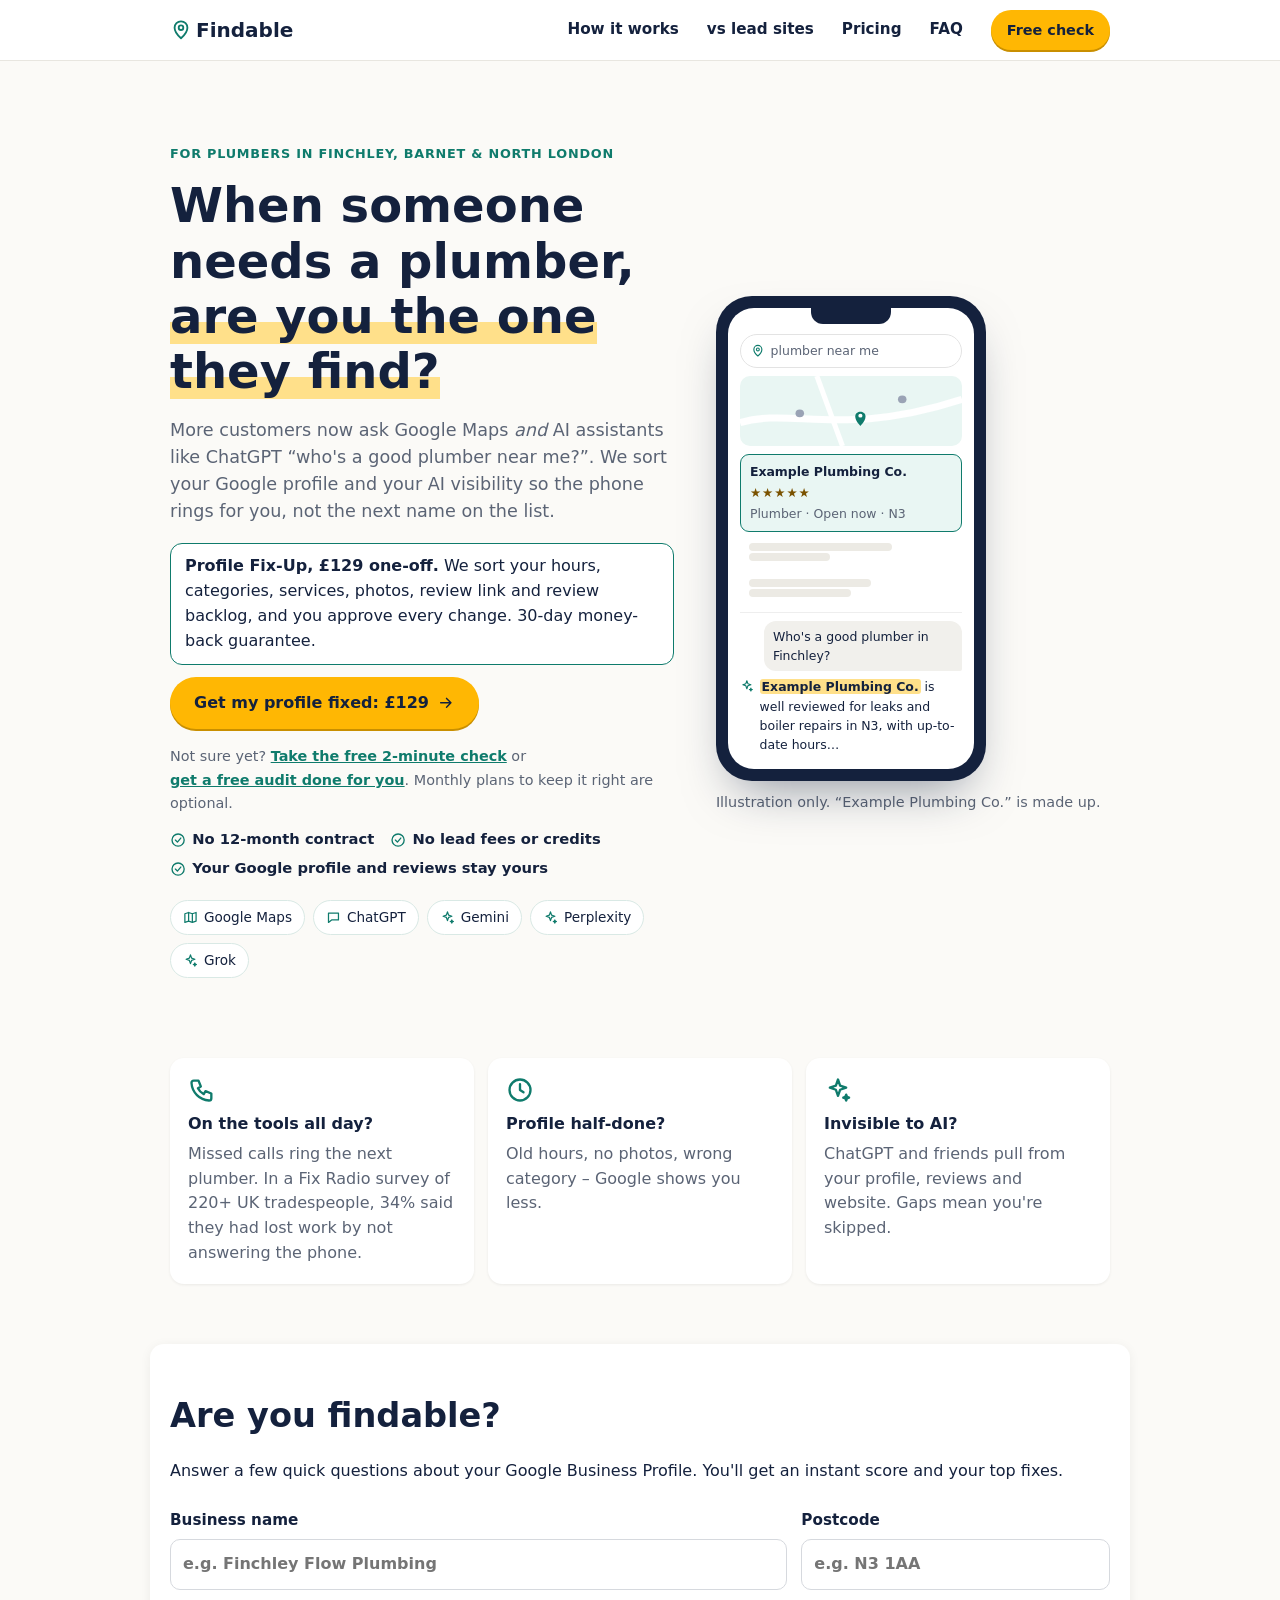
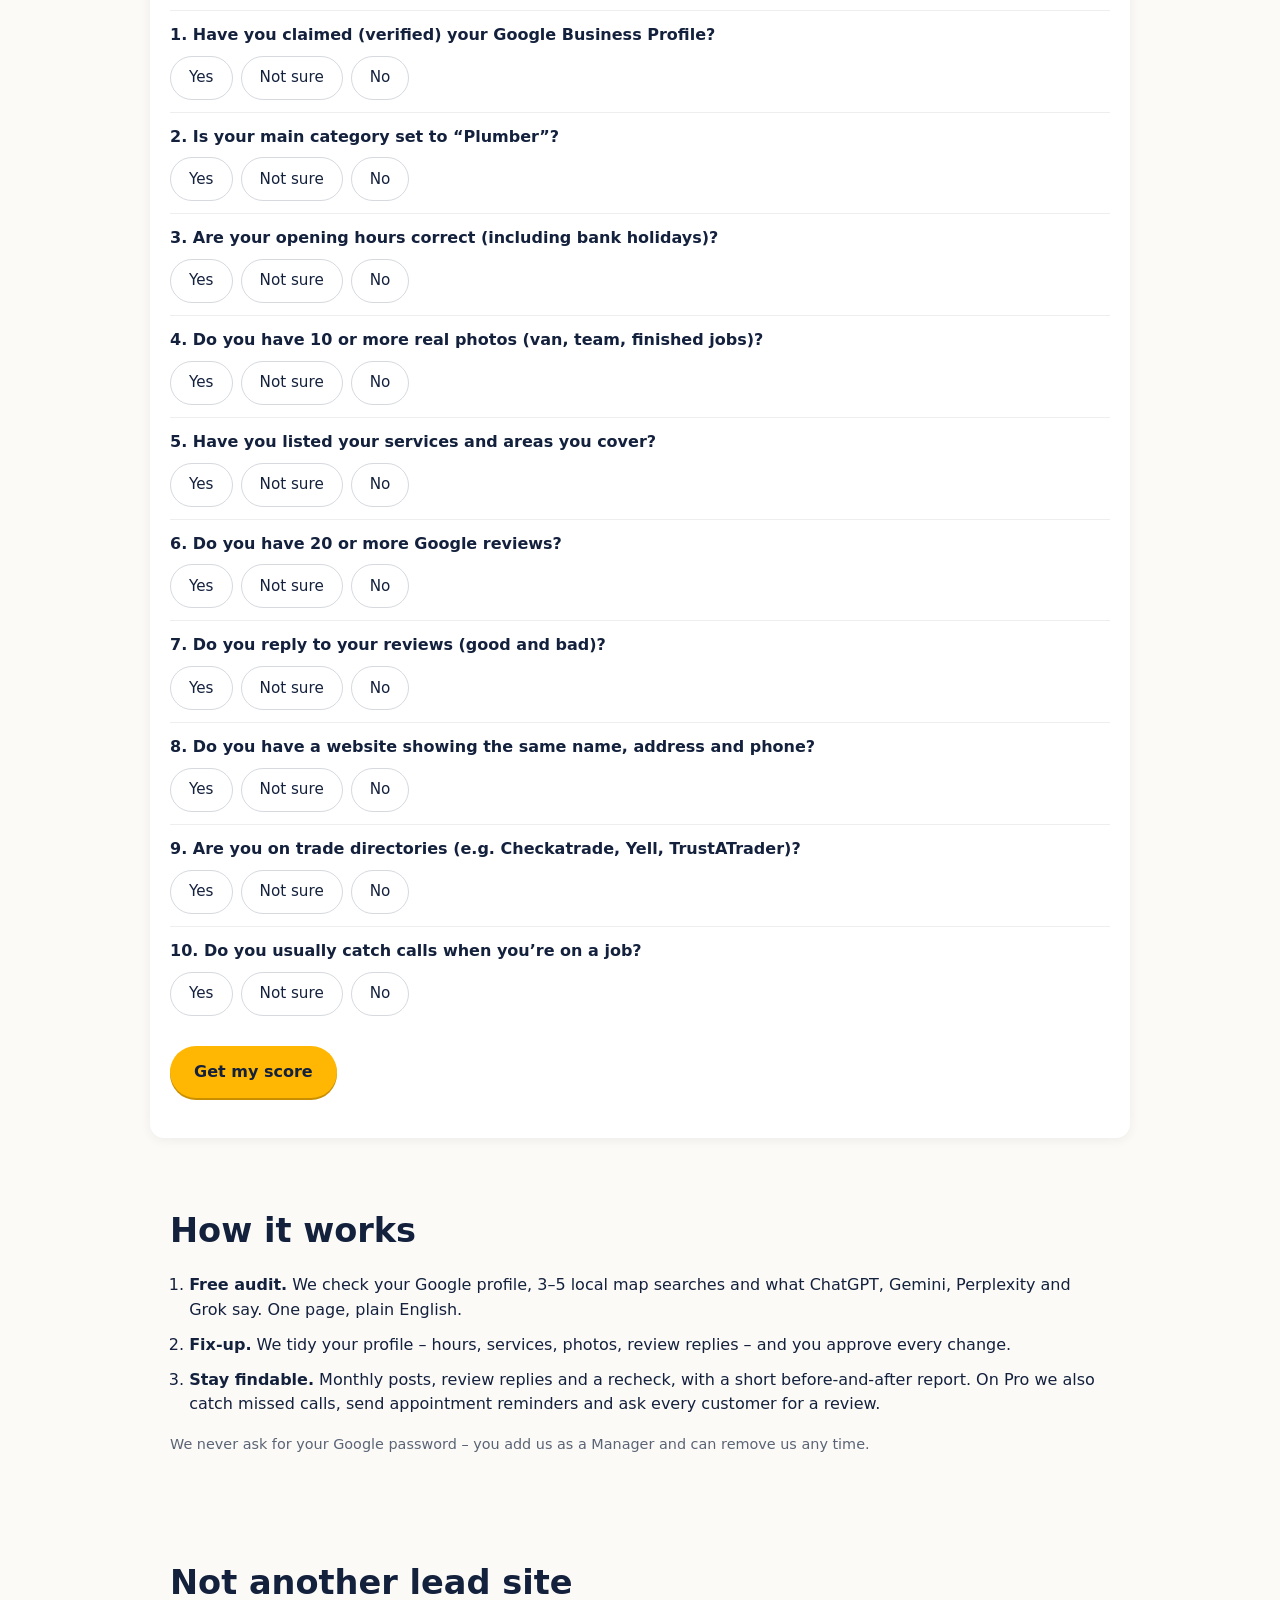
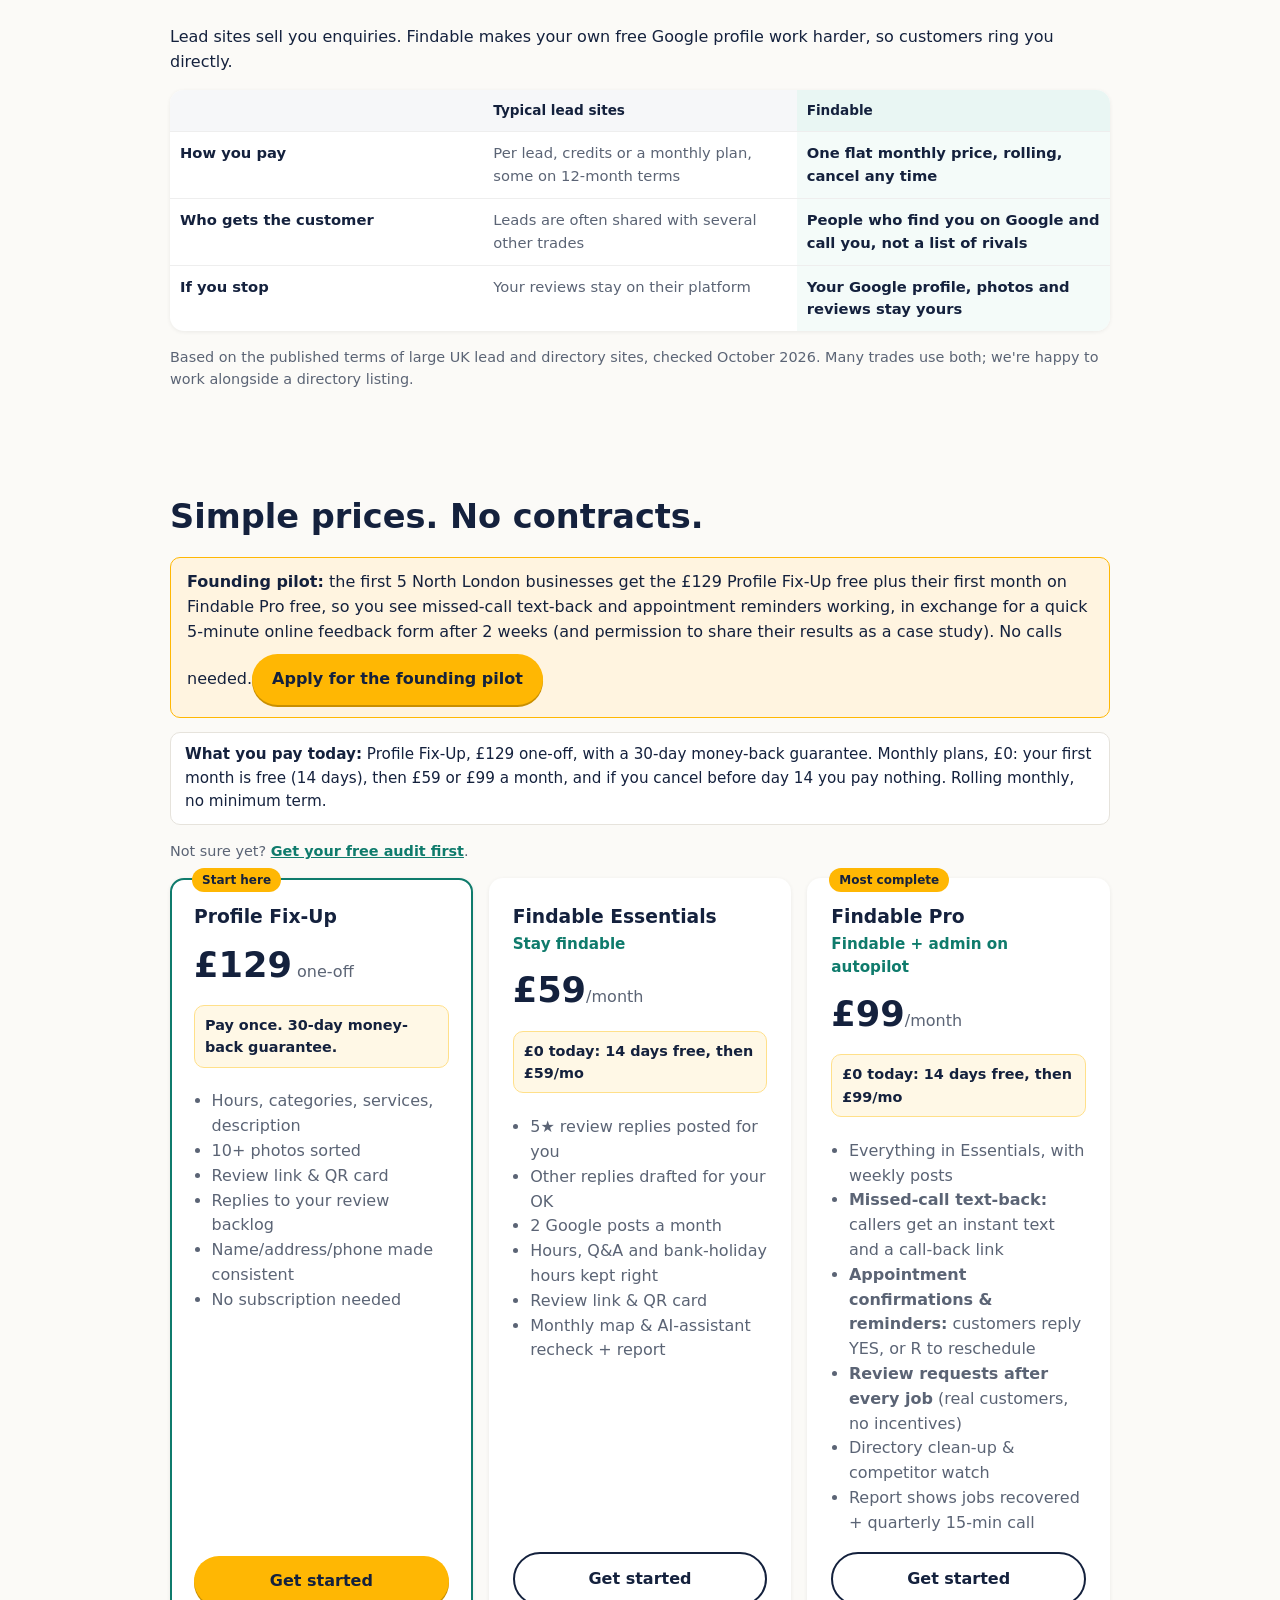
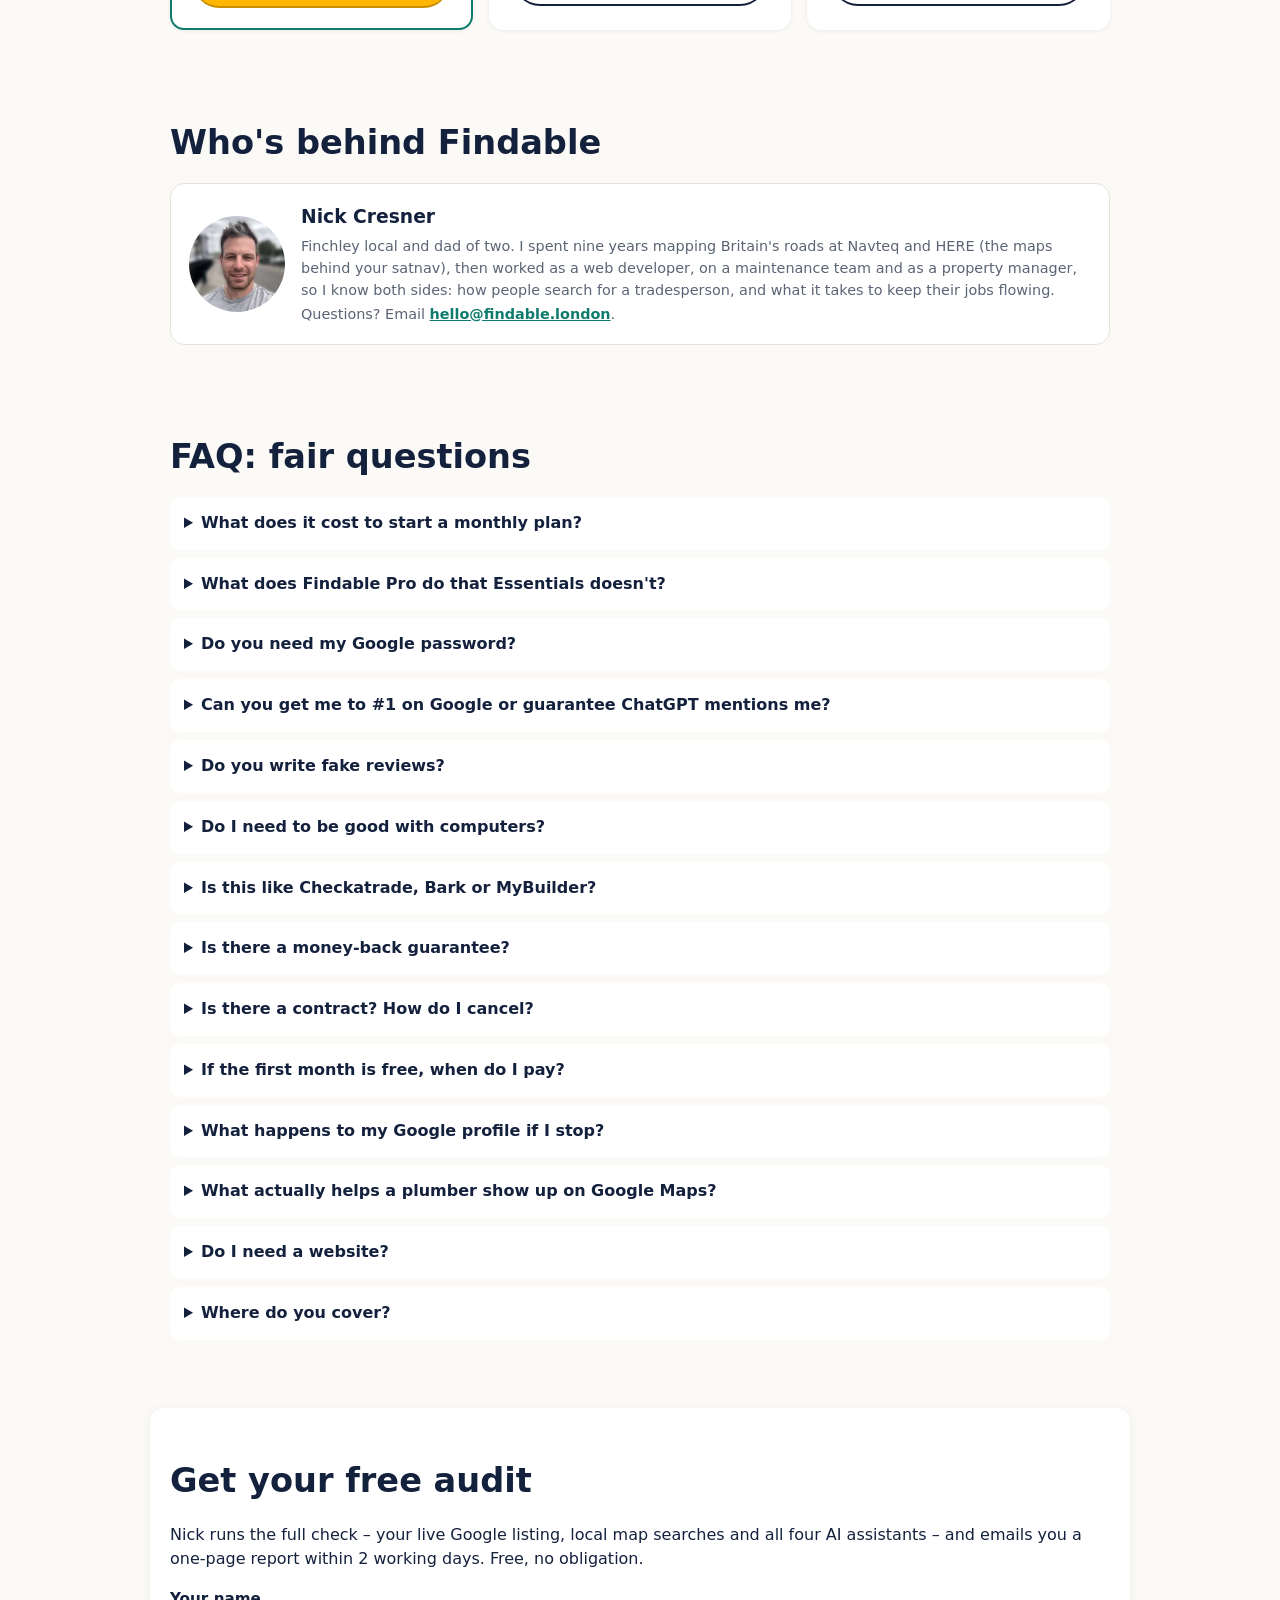
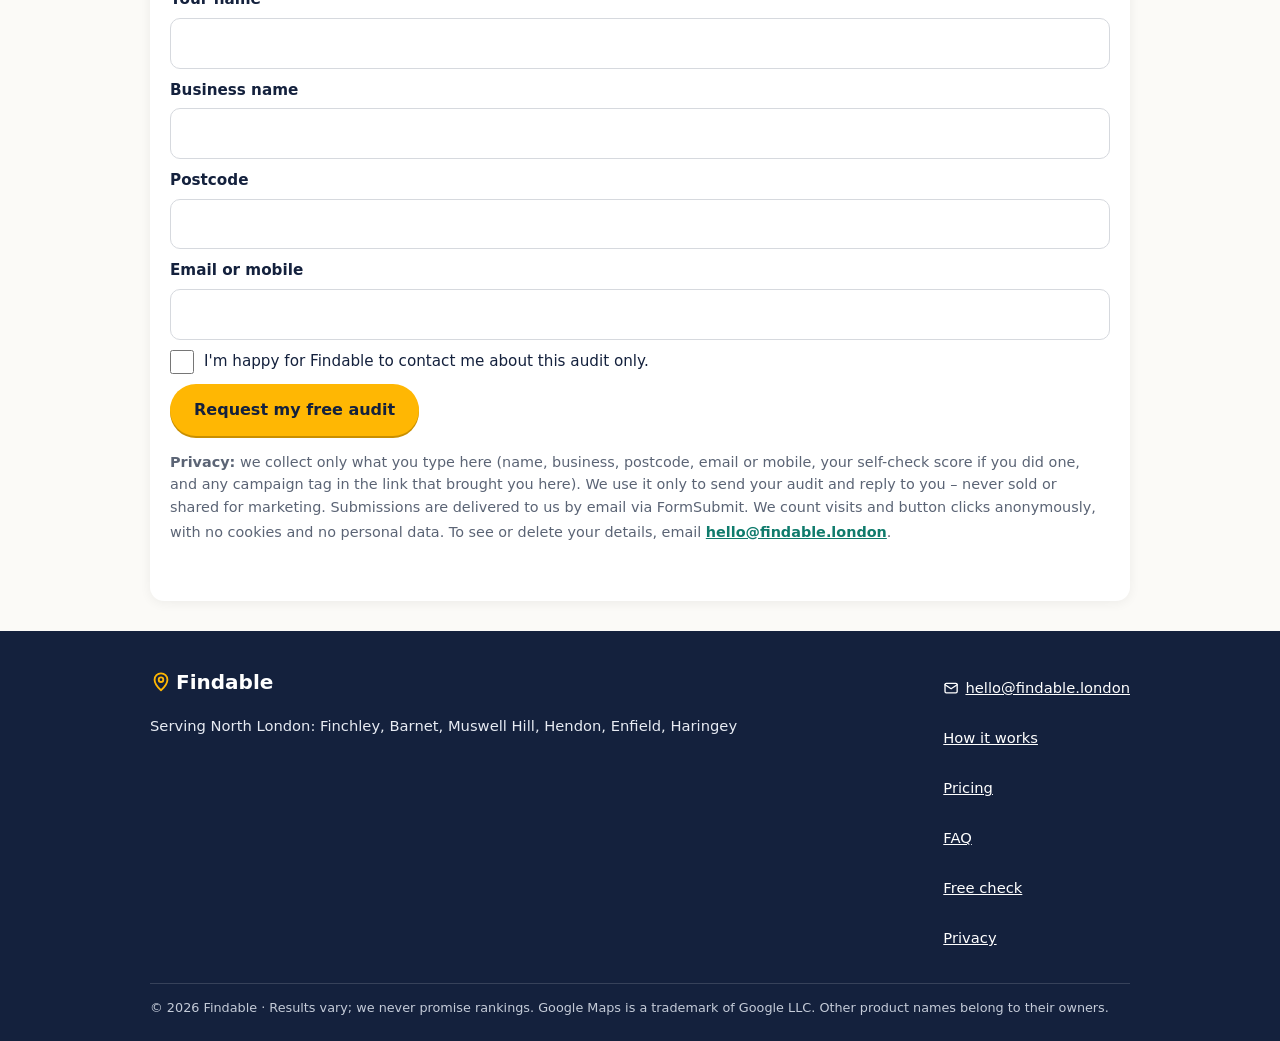
==== index.html @ 6f74a268 "Trial cut to 14 days on monthly Essentials/Pro (Nick approved 18 Oct) Stripe monthly links now use a" ====
<!doctype html>
<html lang="en-GB">
<head>
<meta charset="utf-8">
<meta name="viewport" content="width=device-width,initial-scale=1">
<title>Findable – get found on Google Maps & AI assistants | North London plumbers</title>
<meta name="description" content="Findable helps North London plumbers get found on Google Maps and in ChatGPT, Gemini, Perplexity and Grok. Free 2-minute self-check.">
<meta name="robots" content="index,follow">
<link rel="canonical" href="https://findable.london/">
<meta property="og:type" content="website">
<meta property="og:site_name" content="Findable">
<meta property="og:locale" content="en_GB">
<meta property="og:url" content="https://findable.london/">
<meta property="og:title" content="Findable – get found on Google Maps & AI assistants">
<meta property="og:description" content="Free findability check for North London plumbers. Fix your Google Business Profile and show up in ChatGPT, Gemini, Perplexity and Grok.">
<meta property="og:image" content="https://findable.london/og.png">
<meta property="og:image:width" content="1200">
<meta property="og:image:height" content="630">
<meta property="og:image:alt" content="Findable – get found on Google Maps and AI assistants. For North London plumbers.">
<meta name="twitter:card" content="summary_large_image">
<meta name="twitter:image" content="https://findable.london/og.png">
<meta name="twitter:title" content="Findable – get found on Google Maps & AI assistants">
<meta name="twitter:description" content="Free findability check for North London plumbers. Google Maps + AI assistants.">
<link rel="icon" href="/favicon.svg" type="image/svg+xml">
<link rel="stylesheet" href="styles.css">
<script type="application/ld+json">
{
  "@context": "https://schema.org",
  "@type": "LocalBusiness",
  "name": "Findable",
  "url": "https://findable.london/",
  "email": "hello@findable.london",
  "description": "Google Business Profile and AI-assistant visibility for local plumbers in North London.",
  "areaServed": [
    {
      "@type": "AdministrativeArea",
      "name": "North London"
    },
    "Finchley",
    "Barnet",
    "Muswell Hill",
    "Hendon",
    "Enfield",
    "Haringey",
    "N2",
    "N3",
    "N12",
    "EN4",
    "EN5",
    "NW7"
  ],
  "priceRange": "£59-£129",
  "founder": {
    "@type": "Person",
    "name": "Nick Cresner",
    "jobTitle": "Founder",
    "image": "https://findable.london/nick.webp",
    "email": "hello@findable.london"
  },
  "slogan": "Get found on Google Maps and AI assistants. £129 one-off fix-up, 30-day money-back. No contract, no lead fees.",
  "knowsAbout": [
    "Google Business Profile",
    "local SEO",
    "AI findability",
    "plumber marketing"
  ],
  "makesOffer": [
    {
      "@type": "Offer",
      "name": "Profile Fix-Up",
      "url": "https://buy.stripe.com/14A5kw1Hh7mtazC4xF1Jm00",
      "price": "129",
      "priceCurrency": "GBP",
      "description": "One-off Google Business Profile fix-up: hours, categories, services, photos, review link and QR card, review backlog replies, consistent name/address/phone. 30-day money-back guarantee: the £129 is refunded in full if requested by email to hello@findable.london within 30 days of payment, no questions asked."
    },
    {
      "@type": "Offer",
      "name": "Findable Essentials",
      "url": "https://buy.stripe.com/7sYbIUdpZbCJazC2px1Jm01",
      "price": "59",
      "priceCurrency": "GBP",
      "description": "Visibility: first month free (14-day trial, nothing to pay today), then £59/month. Review replies, Google posts, hours and Q&A kept right, monthly map and AI-assistant recheck. Rolling monthly, cancel any time."
    },
    {
      "@type": "Offer",
      "name": "Findable Pro",
      "url": "https://buy.stripe.com/8x23co71BbCJ37a8NV1Jm02",
      "price": "99",
      "priceCurrency": "GBP",
      "description": "Visibility plus admin on autopilot: first month free (14-day trial, nothing to pay today), then £99/month. Everything in Essentials plus missed-call text-back, appointment confirmations and reminders, and review requests after every job. Rolling monthly, cancel any time."
    }
  ]
}
</script>
<script type="application/ld+json">
{
  "@context": "https://schema.org",
  "@type": "FAQPage",
  "mainEntity": [
    {
      "@type": "Question",
      "name": "What does it cost to start a monthly plan?",
      "acceptedAnswer": {
        "@type": "Answer",
        "text": "Nothing today. Findable Essentials (visibility) and Findable Pro (visibility plus missed-call text-back, appointment reminders with reply YES or R to reschedule, and review requests) both start with your first month free (14 days), then £59 or £99 a month. Most people start with the £129 Profile Fix-Up, a one-off that sorts the profile first; the monthly plans keep it right. Rolling monthly, cancel any time."
      }
    },
    {
      "@type": "Question",
      "name": "What does Findable Pro do that Essentials doesn't?",
      "acceptedAnswer": {
        "@type": "Answer",
        "text": "Pro adds the admin: if you miss a call, the caller gets a text straight away with a link to book a call-back. Customers get a booking confirmation plus reminders the day before and on the morning, and can reply YES to confirm or R to reschedule. After every job, each customer gets a thank-you and your Google review link (no incentives, no cherry-picking)."
      }
    },
    {
      "@type": "Question",
      "name": "Do you need my Google password?",
      "acceptedAnswer": {
        "@type": "Answer",
        "text": "No. You add us as a Manager on your Google Business Profile and can remove us any time."
      }
    },
    {
      "@type": "Question",
      "name": "Can you get me to #1 on Google or guarantee ChatGPT mentions me?",
      "acceptedAnswer": {
        "@type": "Answer",
        "text": "No – and be wary of anyone who says they can. We improve the signals Google and AI assistants use, and show you the trend each month."
      }
    },
    {
      "@type": "Question",
      "name": "Do you write fake reviews?",
      "acceptedAnswer": {
        "@type": "Answer",
        "text": "Never. Only real customers, no incentives. It's against Google's rules and UK law."
      }
    },
    {
      "@type": "Question",
      "name": "Do I need to be good with computers?",
      "acceptedAnswer": {
        "@type": "Answer",
        "text": "No. You get a WhatsApp or text when something needs your thumbs-up. That's it."
      }
    },
    {
      "@type": "Question",
      "name": "Is this like Checkatrade, Bark or MyBuilder?",
      "acceptedAnswer": {
        "@type": "Answer",
        "text": "No. We don't sell leads, so there are no lead fees, credits or shortlist charges, and nobody else is sent your customer. We improve your own free Google Business Profile so people who search for a plumber near them find you and call you directly. Plenty of trades keep a directory listing as well, and that's fine."
      }
    },
    {
      "@type": "Question",
      "name": "Is there a money-back guarantee?",
      "acceptedAnswer": {
        "@type": "Answer",
        "text": "Yes, on the £129 Profile Fix-Up (setup) fee. If you're not happy, email hello@findable.london within 30 days of paying and we refund the £129 in full, no questions asked. Just tell us by email; you don't need to give a reason."
      }
    },
    {
      "@type": "Question",
      "name": "Is there a contract? How do I cancel?",
      "acceptedAnswer": {
        "@type": "Answer",
        "text": "No contract and no minimum term. The monthly plans roll month to month. To cancel, email hello@findable.london and we stop the subscription and remove our Manager access to your profile."
      }
    },
    {
      "@type": "Question",
      "name": "If the first month is free, when do I pay?",
      "acceptedAnswer": {
        "@type": "Answer",
        "text": "Monthly plans take nothing at checkout. Your first payment, £59 for Essentials or £99 for Pro, is taken 14 days after you start; cancel before then and you pay nothing. The Profile Fix-Up is a separate one-off £129, paid at checkout, with a 30-day money-back guarantee."
      }
    },
    {
      "@type": "Question",
      "name": "What happens to my Google profile if I stop?",
      "acceptedAnswer": {
        "@type": "Answer",
        "text": "It stays yours. Your profile, photos, posts and reviews belong to your business. We were only ever a Manager, and we remove ourselves when you leave."
      }
    },
    {
      "@type": "Question",
      "name": "What actually helps a plumber show up on Google Maps?",
      "acceptedAnswer": {
        "@type": "Answer",
        "text": "Google says local results are mainly based on relevance, distance and prominence. Distance is out of anyone's hands, so we work on the rest: the right main category, your services and areas written out, correct hours, real photos, and a steady flow of genuine reviews that you reply to."
      }
    },
    {
      "@type": "Question",
      "name": "Do I need a website?",
      "acceptedAnswer": {
        "@type": "Answer",
        "text": "No. Most of the work happens on your Google profile. If you do have a website, we make sure its name, address and phone match your profile, because Google and AI assistants cross-check them."
      }
    },
    {
      "@type": "Question",
      "name": "Where do you cover?",
      "acceptedAnswer": {
        "@type": "Answer",
        "text": "Starting with N2, N3, N12, EN4, EN5 and NW7, and the rest of North London."
      }
    }
  ]
}
</script>
</head>
<body>
<svg width="0" height="0" style="position:absolute" aria-hidden="true" focusable="false">
  <symbol id="i-pin" viewBox="0 0 24 24"><path d="M12 21s-7-6.2-7-11.5A7 7 0 0 1 19 9.5C19 14.8 12 21 12 21z"/><circle cx="12" cy="9.5" r="2.5"/></symbol>
  <symbol id="i-phone" viewBox="0 0 24 24"><path d="M5 4h4l2 5-2.5 1.5a11 11 0 0 0 5 5L15 13l5 2v4a2 2 0 0 1-2 2A16 16 0 0 1 3 6a2 2 0 0 1 2-2z"/></symbol>
  <symbol id="i-clock" viewBox="0 0 24 24"><circle cx="12" cy="12" r="9"/><path d="M12 7v5l3 2"/></symbol>
  <symbol id="i-spark" viewBox="0 0 24 24"><path d="M12 3l1.8 5.2L19 10l-5.2 1.8L12 17l-1.8-5.2L5 10l5.2-1.8z"/><path d="M19 16l.7 1.8 1.8.7-1.8.7L19 21l-.7-1.8-1.8-.7 1.8-.7z"/></symbol>
  <symbol id="i-map" viewBox="0 0 24 24"><path d="M9 4 3 6v14l6-2 6 2 6-2V4l-6 2-6-2zM9 4v14M15 6v14"/></symbol>
  <symbol id="i-chat" viewBox="0 0 24 24"><path d="M4 5h16v11H9l-5 4z"/></symbol>
  <symbol id="i-check" viewBox="0 0 24 24"><circle cx="12" cy="12" r="9"/><path d="m8 12 3 3 5-6"/></symbol>
  <symbol id="i-alert" viewBox="0 0 24 24"><path d="M12 3 2 20h20L12 3z"/><path d="M12 10v4M12 17v.5"/></symbol>
  <symbol id="i-mail" viewBox="0 0 24 24"><rect x="3" y="5" width="18" height="14" rx="2"/><path d="m3 7 9 6 9-6"/></symbol>
  <symbol id="i-arrow" viewBox="0 0 24 24"><path d="M5 12h14M13 6l6 6-6 6"/></symbol>
</svg>
<header class="nav">
  <div class="nav-in">
    <a class="logo" href="#top"><svg class="ic" aria-hidden="true"><use href="#i-pin"/></svg>Findable</a>
    <nav aria-label="Main"><a href="#how">How it works</a><a href="#compare">vs lead sites</a><a href="#pricing">Pricing</a><a href="#faq">FAQ</a></nav>
    <a class="btn btn-sm" href="#check">Free check</a>
  </div>
</header>

<main id="top">
<section class="hero">
  <div class="hero-copy">
    <p class="eyebrow">For <span data-t="plumbers">plumbers</span> in Finchley, Barnet &amp; North London</p>
    <h1>When someone needs <span data-t="a plumber">a plumber</span>, <span class="hl">are you the one they find?</span></h1>
    <p class="lead">More customers now ask Google Maps <em>and</em> AI assistants like ChatGPT “who's a good <span data-t="plumber">plumber</span> near me?”. We sort your Google profile and your AI visibility so the phone rings for you, not the next name on the list.</p>
    <p class="offer" id="heroOffer"><b>Profile Fix-Up, £129 one-off.</b> We sort your hours, categories, services, photos, review link and review backlog, and you approve every change. 30-day money-back guarantee.</p>
    <a class="btn" data-track="hero-fixup" href="#plan-fixup">Get my profile fixed: £129 <svg class="ic" aria-hidden="true"><use href="#i-arrow"/></svg></a>
    <p class="small">Not sure yet? <a href="#check" class="inl">Take the free 2-minute check</a> or <a href="#audit" class="inl">get a free audit done for you</a>. Monthly plans to keep it right are optional.</p>
    <ul class="trust" aria-label="Our terms in brief"><li><svg class="ic" aria-hidden="true"><use href="#i-check"/></svg>No 12-month contract</li><li><svg class="ic" aria-hidden="true"><use href="#i-check"/></svg>No lead fees or credits</li><li><svg class="ic" aria-hidden="true"><use href="#i-check"/></svg>Your Google profile and reviews stay yours</li></ul>
    <ul class="chips" aria-label="Where customers search"><li><svg class="ic" aria-hidden="true"><use href="#i-map"/></svg>Google Maps</li><li><svg class="ic" aria-hidden="true"><use href="#i-chat"/></svg>ChatGPT</li><li><svg class="ic" aria-hidden="true"><use href="#i-spark"/></svg>Gemini</li><li><svg class="ic" aria-hidden="true"><use href="#i-spark"/></svg>Perplexity</li><li><svg class="ic" aria-hidden="true"><use href="#i-spark"/></svg>Grok</li></ul>
  </div>
  <figure class="phone-wrap" aria-label="Illustration: a phone showing a Google Maps result list and an AI assistant answer, both featuring a fictional plumber called Example Plumbing Co.">
    <div class="phone" aria-hidden="true">
      <div class="notch"></div>
      <div class="scr">
        <div class="srch"><svg class="ic" aria-hidden="true"><use href="#i-pin"/></svg>plumber near me</div>
        <div class="mapbox"><svg viewBox="0 0 260 90" preserveAspectRatio="none"><rect width="260" height="90" fill="#e9f6f3"/><path d="M0 60 C60 40 120 80 260 30" stroke="#fff" stroke-width="9" fill="none"/><path d="M90 0 L120 90" stroke="#fff" stroke-width="6"/><circle cx="70" cy="48" r="5" fill="#9aa3b5"/><circle cx="190" cy="30" r="5" fill="#9aa3b5"/><path d="M135 52c0-8 12-8 12 0 0 6-6 12-6 12s-6-6-6-12z" fill="#0f7b6c"/><circle cx="141" cy="51" r="2.4" fill="#fff"/></svg></div>
        <div class="res hit"><b>Example Plumbing Co.</b><span class="stars">★★★★★</span><span class="meta">Plumber · Open now · N3</span></div>
        <div class="res"><b class="ghost w70"></b><span class="ghost w40"></span></div>
        <div class="res"><b class="ghost w60"></b><span class="ghost w50"></span></div>
        <div class="ai"><div class="aq">Who's a good plumber in Finchley?</div><div class="a"><svg class="ic" aria-hidden="true"><use href="#i-spark"/></svg><p><mark>Example Plumbing Co.</mark> is well reviewed for leaks and boiler repairs in N3, with up-to-date hours…</p></div></div>
      </div>
    </div>
    <figcaption class="small">Illustration only. “Example Plumbing Co.” is made up.</figcaption>
  </figure>
</section>

<section class="card-grid">
  <div class="card reveal"><svg class="ic lg" aria-hidden="true"><use href="#i-phone"/></svg><b>On the tools all day?</b><p>Missed calls ring the next <span data-t="plumber">plumber</span>. In a Fix Radio survey of 220+ UK tradespeople, 34% said they had lost work by not answering the phone.</p></div>
  <div class="card reveal"><svg class="ic lg" aria-hidden="true"><use href="#i-clock"/></svg><b>Profile half-done?</b><p>Old hours, no photos, wrong category – Google shows you less.</p></div>
  <div class="card reveal"><svg class="ic lg" aria-hidden="true"><use href="#i-spark"/></svg><b>Invisible to AI?</b><p>ChatGPT and friends pull from your profile, reviews and website. Gaps mean you're skipped.</p></div>
</section>

<section id="check" class="check">
  <h2>Are you findable?</h2>
  <p>Answer a few quick questions about your Google Business Profile. You'll get an instant score and your top fixes.</p>
  <form id="checkForm" novalidate>
    <div class="row">
      <label>Business name<input name="business" required placeholder="e.g. Finchley Flow Plumbing"></label>
      <label>Postcode<input name="postcode" required placeholder="e.g. N3 1AA" autocomplete="postal-code"></label>
    </div>
    <fieldset id="questions"><legend class="sr">Your Google profile questions</legend></fieldset>
    <button class="btn" type="submit">Get my score</button>
    <p class="err" id="err" role="alert" hidden></p>
  </form>
  <div id="result" hidden></div>
</section>

<section id="how" class="how reveal">
  <h2>How it works</h2>
  <ol>
    <li><b>Free audit.</b> We check your Google profile, 3–5 local map searches and what ChatGPT, Gemini, Perplexity and Grok say. One page, plain English.</li>
    <li><b>Fix-up.</b> We tidy your profile – hours, services, photos, review replies – and you approve every change.</li>
    <li><b>Stay findable.</b> Monthly posts, review replies and a recheck, with a short before-and-after report. On Pro we also catch missed calls, send appointment reminders and ask every customer for a review.</li>
  </ol>
  <p class="small">We never ask for your Google password – you add us as a Manager and can remove us any time.</p>
</section>

<section id="compare" class="compare reveal">
  <h2>Not another lead site</h2>
  <p>Lead sites sell you enquiries. Findable makes your own free Google profile work harder, so customers ring you directly.</p>
  <div class="cmp-wrap"><table class="cmp">
    <caption class="sr">Lead sites compared with Findable</caption>
    <thead><tr><th scope="col"></th><th scope="col">Typical lead sites</th><th scope="col">Findable</th></tr></thead>
    <tbody>
      <tr><th scope="row">How you pay</th><td>Per lead, credits or a monthly plan, some on 12-month terms</td><td>One flat monthly price, rolling, cancel any time</td></tr>
      <tr><th scope="row">Who gets the customer</th><td>Leads are often shared with several other trades</td><td>People who find you on Google and call you, not a list of rivals</td></tr>
      <tr><th scope="row">If you stop</th><td>Your reviews stay on their platform</td><td>Your Google profile, photos and reviews stay yours</td></tr>
    </tbody>
  </table></div>
  <p class="small">Based on the published terms of large UK lead and directory sites, checked October 2026. Many trades use both; we're happy to work alongside a directory listing.</p>
</section>

<section id="pricing" class="pricing">
  <h2>Simple prices. No contracts.</h2>
  <div class="founding" id="pilot"><b>Founding pilot:</b> the first 5 North London businesses get the £129 Profile Fix-Up free plus their first month on Findable Pro free, so you see missed-call text-back and appointment reminders working, in exchange for a quick 5-minute online feedback form after 2 weeks (and permission to share their results as a case study). No calls needed.<a class="btn btn-block pilot-cta" data-track="pilot-cta" href="?offer=pilot#audit" aria-label="Apply for the founding pilot via the free audit form">Apply for the founding pilot</a></div>
  <p class="paynow" id="paynow"><b>What you pay today:</b> Profile Fix-Up, £129 one-off, with a 30-day money-back guarantee. Monthly plans, £0: your first month is free (14 days), then £59 or £99 a month, and if you cancel before day 14 you pay nothing. Rolling monthly, no minimum term.</p>
  <p class="small">Not sure yet? <a href="#audit" class="inl">Get your free audit first</a>.</p>
  <div class="plans">
    <div class="plan feat" id="plan-fixup"><span class="tag">Start here</span><h3>Profile Fix-Up</h3><p class="price">£129<span> one-off</span></p><p class="start">Pay once. 30-day money-back guarantee.</p><ul><li>Hours, categories, services, description</li><li>10+ photos sorted</li><li>Review link & QR card</li><li>Replies to your review backlog</li><li>Name/address/phone made consistent</li><li>No subscription needed</li></ul><a class="btn btn-block" data-track="stripe-fixup" href="https://buy.stripe.com/14A5kw1Hh7mtazC4xF1Jm00" rel="noopener" aria-label="Get started with Profile Fix-Up">Get started</a></div>
    <div class="plan" id="plan-essentials"><h3>Findable Essentials</h3><p class="sub">Stay findable</p><p class="price">£59<span>/month</span></p><p class="start">£0 today: 14 days free, then £59/mo</p><ul><li>5★ review replies posted for you</li><li>Other replies drafted for your OK</li><li>2 Google posts a month</li><li>Hours, Q&amp;A and bank-holiday hours kept right</li><li>Review link &amp; QR card</li><li>Monthly map &amp; AI-assistant recheck + report</li></ul><a class="btn btn-block" data-track="stripe-essentials" href="https://buy.stripe.com/7sYbIUdpZbCJazC2px1Jm01" rel="noopener" aria-label="Get started with Findable Essentials">Get started</a></div>
    <div class="plan" id="plan-pro"><span class="tag">Most complete</span><h3>Findable Pro</h3><p class="sub">Findable + admin on autopilot</p><p class="price">£99<span>/month</span></p><p class="start">£0 today: 14 days free, then £99/mo</p><ul><li>Everything in Essentials, with weekly posts</li><li><b>Missed-call text-back:</b> callers get an instant text and a call-back link</li><li><b>Appointment confirmations &amp; reminders:</b> customers reply YES, or R to reschedule</li><li><b>Review requests after every job</b> (real customers, no incentives)</li><li>Directory clean-up &amp; competitor watch</li><li>Report shows jobs recovered + quarterly 15-min call</li></ul><a class="btn btn-block" data-track="stripe-pro" href="https://buy.stripe.com/8x23co71BbCJ37a8NV1Jm02" rel="noopener" aria-label="Get started with Findable Pro">Get started</a></div>
  </div>
</section>

<section id="founder" class="founder">
  <h2>Who's behind Findable</h2>
  <div class="founder-in"><img src="nick.webp" alt="Nick Cresner, founder of Findable" width="96" height="96" loading="lazy" decoding="async"><div><h3>Nick Cresner</h3><p class="small">Finchley local and dad of two. I spent nine years mapping Britain's roads at Navteq and HERE (the maps behind your satnav), then worked as a web developer, on a maintenance team and as a property manager, so I know both sides: how people search for a tradesperson, and what it takes to keep their jobs flowing. Questions? Email <a href="mailto:hello@findable.london" class="inl">hello@findable.london</a>.</p></div></div>
</section>

<section id="faq" class="faq">
  <h2>FAQ: fair questions</h2>
  <details><summary>What does it cost to start a monthly plan?</summary><p>Nothing today. Findable Essentials (visibility) and Findable Pro (visibility plus missed-call text-back, appointment reminders with reply YES or R to reschedule, and review requests) both start with your first month free (14 days), then £59 or £99 a month. Most people start with the £129 Profile Fix-Up, a one-off that sorts the profile first; the monthly plans keep it right. Rolling monthly, cancel any time.</p></details>
  <details><summary>What does Findable Pro do that Essentials doesn't?</summary><p>Pro adds the admin: if you miss a call, the caller gets a text straight away with a link to book a call-back. Customers get a booking confirmation plus reminders the day before and on the morning, and can reply YES to confirm or R to reschedule. After every job, each customer gets a thank-you and your Google review link (no incentives, no cherry-picking).</p></details>
  <details><summary>Do you need my Google password?</summary><p>No. You add us as a Manager on your Google Business Profile and can remove us any time.</p></details>
  <details><summary>Can you get me to #1 on Google or guarantee ChatGPT mentions me?</summary><p>No – and be wary of anyone who says they can. We improve the signals Google and AI assistants use, and show you the trend each month.</p></details>
  <details><summary>Do you write fake reviews?</summary><p>Never. Only real customers, no incentives. It's against Google's rules and UK law.</p></details>
  <details><summary>Do I need to be good with computers?</summary><p>No. You get a WhatsApp or text when something needs your thumbs-up. That's it.</p></details>
  <details><summary>Is this like Checkatrade, Bark or MyBuilder?</summary><p>No. We don't sell leads, so there are no lead fees, credits or shortlist charges, and nobody else is sent your customer. We improve your own free Google Business Profile so people who search for a plumber near them find you and call you directly. Plenty of trades keep a directory listing as well, and that's fine.</p></details>
  <details><summary>Is there a money-back guarantee?</summary><p>Yes, on the £129 Profile Fix-Up (setup) fee. If you're not happy, email hello@findable.london within 30 days of paying and we refund the £129 in full, no questions asked. Just tell us by email; you don't need to give a reason.</p></details>
  <details><summary>Is there a contract? How do I cancel?</summary><p>No contract and no minimum term. The monthly plans roll month to month. To cancel, email hello@findable.london and we stop the subscription and remove our Manager access to your profile.</p></details>
  <details><summary>If the first month is free, when do I pay?</summary><p>Monthly plans take nothing at checkout. Your first payment, £59 for Essentials or £99 for Pro, is taken 14 days after you start; cancel before then and you pay nothing. The Profile Fix-Up is a separate one-off £129, paid at checkout, with a 30-day money-back guarantee.</p></details>
  <details><summary>What happens to my Google profile if I stop?</summary><p>It stays yours. Your profile, photos, posts and reviews belong to your business. We were only ever a Manager, and we remove ourselves when you leave.</p></details>
  <details><summary>What actually helps a plumber show up on Google Maps?</summary><p>Google says local results are mainly based on relevance, distance and prominence. Distance is out of anyone's hands, so we work on the rest: the right main category, your services and areas written out, correct hours, real photos, and a steady flow of genuine reviews that you reply to.</p></details>
  <details><summary>Do I need a website?</summary><p>No. Most of the work happens on your Google profile. If you do have a website, we make sure its name, address and phone match your profile, because Google and AI assistants cross-check them.</p></details>
  <details><summary>Where do you cover?</summary><p>Starting with N2, N3, N12, EN4, EN5 and NW7, and the rest of North London.</p></details>
</section>

<section id="audit" class="audit">
  <h2>Get your free audit</h2>
  <p id="pilotNote" class="thanks" hidden>You're applying for the founding pilot: Profile Fix-Up and first month on Findable Pro free, in exchange for a quick 5-minute online feedback form after 2 weeks (and permission to share your results as a case study). Nothing to pay, no calls needed.</p>
  <p id="snapNote" class="thanks" hidden>Got a Findable snapshot from Nick? Fill this in and you'll get the full version, including what the AI assistants say about you.</p>
  <p>Nick runs the full check – your live Google listing, local map searches and all four AI assistants – and emails you a one-page report within 2 working days. Free, no obligation.</p>
  <form id="auditForm">
    <label>Your name<input name="name" required></label>
    <label>Business name<input name="business" required></label>
    <label>Postcode<input name="postcode" required></label>
    <label>Email or mobile<input name="contact" required></label>
    <input type="hidden" name="offer" value="">
    <input type="text" name="_honey" tabindex="-1" autocomplete="off" aria-hidden="true" style="position:absolute;left:-9999px;width:1px;height:1px;opacity:0">
    <label class="tick"><input type="checkbox" name="consent" required> I'm happy for Findable to contact me about this audit only.</label>
    <button class="btn" type="submit">Request my free audit</button>
  </form>
  <p id="auditThanks" class="thanks" role="status" hidden></p>
  <p id="privacy" class="small privacy"><b>Privacy:</b> we collect only what you type here (name, business, postcode, email or mobile, your self-check score if you did one, and any campaign tag in the link that brought you here). We use it only to send your audit and reply to you – never sold or shared for marketing. Submissions are delivered to us by email via FormSubmit. We count visits and button clicks anonymously, with no cookies and no personal data. To see or delete your details, email <a href="mailto:hello@findable.london">hello@findable.london</a>.</p>
</section>
</main>

<footer class="foot">
  <div class="foot-in">
    <div><a class="logo" href="#top"><svg class="ic" aria-hidden="true"><use href="#i-pin"/></svg>Findable</a><p>Serving North London: Finchley, Barnet, Muswell Hill, Hendon, Enfield, Haringey</p></div>
    <div class="foot-links"><a href="mailto:hello@findable.london"><svg class="ic" aria-hidden="true"><use href="#i-mail"/></svg>hello@findable.london</a><a href="#how">How it works</a><a href="#pricing">Pricing</a><a href="#faq">FAQ</a><a href="#check">Free check</a><a href="#privacy">Privacy</a></div>
  </div>
  <p class="fine">© 2026 Findable · Results vary; we never promise rankings. Google Maps is a trademark of Google LLC. Other product names belong to their owners.</p>
</footer>
<script src="app.js"></script>
</body>
</html>
---- styles.css ----
:root{--ink:#14213d;--muted:#5b6475;--brand:#0f7b6c;--brand2:#e9f6f3;--acc:#ffb703;--bg:#fbfaf7;--r:14px}
*{box-sizing:border-box}body{margin:0;font:16px/1.55 system-ui,-apple-system,"Segoe UI",Roboto,sans-serif;color:var(--ink);background:var(--bg)}
main>section{max-width:980px;margin:0 auto;padding:40px 20px}
h1{font-size:clamp(1.9rem,6vw,3rem);line-height:1.15;margin:.3em 0}h2{font-size:clamp(1.5rem,4.5vw,2.1rem);margin:.2em 0 .4em}
.eyebrow{color:var(--brand);font-weight:700;text-transform:uppercase;font-size:.8rem;letter-spacing:.06em}
.hl{background:linear-gradient(transparent 60%,#ffe08a 60%)}.lead{font-size:1.1rem;color:var(--muted);max-width:640px}.small{color:var(--muted);font-size:.9rem}
.card-grid{display:grid;gap:14px;grid-template-columns:1fr}.card{background:#fff;border-radius:var(--r);padding:18px;box-shadow:0 1px 3px #0001}.card p{margin:.3em 0 0;color:var(--muted)}
.check,.audit{background:#fff;border-radius:var(--r);box-shadow:0 2px 12px #0000000f;margin:20px auto!important}
label{display:block;font-weight:600;margin:10px 0;font-size:.95rem}input:not([type=checkbox]):not([type=radio]){display:block;width:100%;margin-top:6px;padding:12px;border:1.5px solid #d6d9de;border-radius:10px;font-size:1rem}
input:focus{outline:2px solid var(--brand);border-color:var(--brand)}
fieldset{border:0;padding:0;margin:10px 0 18px}.q{border-top:1px solid #eee;padding:12px 0}.q p{margin:0 0 8px;font-weight:600}
.opts{display:flex;gap:8px;flex-wrap:wrap}.opts label{margin:0;font-weight:500}.opts input{position:absolute;opacity:0}.opts span{display:inline-block;padding:8px 16px;border:1.5px solid #d6d9de;border-radius:999px;cursor:pointer}.opts input:checked+span{background:var(--brand);color:#fff;border-color:var(--brand)}.opts input:focus-visible+span{outline:2px solid var(--acc)}
.err{color:#b00020;font-weight:600}
.score{display:flex;align-items:center;gap:18px;margin:10px 0 18px}.ring{--p:0;width:110px;height:110px;border-radius:50%;display:grid;place-items:center;background:conic-gradient(var(--c) calc(var(--p)*1%),#eee 0);flex:none}.ring b{background:#fff;width:84px;height:84px;border-radius:50%;display:grid;place-items:center;font-size:1.6rem}
.list{list-style:none;padding:0}.list li{padding:10px 12px;border-radius:10px;margin:6px 0;background:#f6f7f9}.list li.ok{background:var(--brand2)}.list li.bad{background:#fff4e0}.list small{display:block;color:var(--muted)}
.how ol{padding-left:1.2em}.how li{margin:10px 0}
.plans{display:grid;gap:16px;grid-template-columns:1fr}.plan{position:relative;background:#fff;border-radius:var(--r);padding:22px;box-shadow:0 1px 4px #0001;border:2px solid transparent}.plan.feat{border-color:var(--brand)}
.tag{position:absolute;top:-12px;left:20px;background:var(--acc);font-weight:700;font-size:.75rem;padding:3px 10px;border-radius:999px}
.plan h3{margin:0}.price{font-size:2.2rem;font-weight:800;margin:.2em 0}.price span{font-size:1rem;font-weight:500;color:var(--muted)}.free{color:var(--brand);font-weight:700;margin:0}.plan ul{padding-left:1.1em;color:var(--muted)}
.plan .sub{margin:.15em 0 0;color:var(--brand);font-weight:700;font-size:.95rem}
details{background:#fff;border-radius:10px;padding:14px;margin:8px 0}summary{font-weight:600;cursor:pointer}
.tick{display:flex;gap:10px;align-items:flex-start;font-weight:500;min-height:24px}.tick input{width:24px;height:24px;flex:0 0 24px;margin:0;accent-color:var(--brand)}.privacy a{display:inline-block;padding:3px 0}.thanks{background:var(--brand2);padding:14px;border-radius:10px;font-weight:600}
@media(min-width:720px){.row{display:grid;grid-template-columns:2fr 1fr;gap:14px}.card-grid{grid-template-columns:repeat(3,1fr)}.plans{grid-template-columns:repeat(3,1fr)}.hero{padding-top:70px!important}}

[id]{scroll-margin-top:72px}.sr{position:absolute;width:1px;height:1px;overflow:hidden;clip:rect(0 0 0 0);white-space:nowrap}
.inl{display:inline-block;min-height:24px;line-height:24px}

/* design refresh */
.ic{width:1.1em;height:1.1em;fill:none;stroke:currentColor;stroke-width:2;stroke-linecap:round;stroke-linejoin:round;vertical-align:-.15em;flex:none}.ic.lg{width:28px;height:28px;color:var(--brand);display:block;margin-bottom:8px}
.btn{display:inline-flex;align-items:center;gap:8px;background:var(--acc);color:var(--ink);border:0;border-radius:999px;padding:14px 24px;font-weight:700;font-size:1rem;text-decoration:none;cursor:pointer;box-shadow:0 2px 0 #c98f00;transition:transform .15s,box-shadow .15s}.btn:hover{transform:translateY(-1px);box-shadow:0 4px 0 #c98f00}.btn:focus-visible,a:focus-visible,summary:focus-visible{outline:3px solid var(--brand);outline-offset:2px}.btn-sm{padding:9px 16px;font-size:.9rem}.plan .btn{margin-top:6px}
.nav{position:sticky;top:0;z-index:5;background:#fffffff2;backdrop-filter:blur(8px);border-bottom:1px solid #e8e6e0}
.nav-in{max-width:980px;margin:0 auto;display:flex;align-items:center;gap:16px;padding:10px 20px}
.logo{display:inline-flex;align-items:center;gap:4px;font-weight:800;font-size:1.25rem;color:var(--ink);text-decoration:none}.logo .ic{color:var(--brand)}
.nav nav{display:flex;gap:4px;margin-left:auto}.nav nav a{color:var(--ink);text-decoration:none;font-weight:600;font-size:.95rem;padding:8px 12px;border-radius:999px}.nav nav a:hover{background:var(--brand2)}
@media(max-width:719px){.nav-in{padding:6px 12px;gap:6px}.logo{font-size:1.05rem}.nav nav{gap:0}.nav nav a{font-size:.78rem;padding:6px 5px;white-space:nowrap}.nav .btn-sm{padding:7px 12px;font-size:.8rem;white-space:nowrap}}
@media(max-width:359px){.nav nav a[href="#how"]{display:none}}
.chips{display:flex;flex-wrap:wrap;gap:8px;margin:20px 0 0;padding:0;list-style:none}.chips li{display:inline-flex;align-items:center;gap:6px;background:#fff;border:1px solid #d9e9e5;border-radius:999px;padding:6px 12px;font-size:.85rem;color:var(--ink)}.chips .ic{color:var(--brand)}
.hero{display:grid;gap:32px;align-items:center}
.phone-wrap{margin:0;justify-self:center;text-align:center}.phone-wrap figcaption{margin-top:10px}
.phone{position:relative;width:270px;background:var(--ink);border-radius:36px;padding:12px;box-shadow:0 24px 50px -20px #14213d80;animation:float 6s ease-in-out infinite}
.notch{width:80px;height:16px;background:var(--ink);border-radius:0 0 12px 12px;position:absolute;left:50%;top:12px;transform:translateX(-50%);z-index:1}
.scr{background:#fff;border-radius:26px;padding:26px 12px 14px;text-align:left;font-size:.78rem;overflow:hidden}
.srch{display:flex;align-items:center;gap:6px;border:1px solid #e3e3e3;border-radius:999px;padding:6px 10px;color:var(--muted)}.srch .ic{color:var(--brand)}
.mapbox{margin:8px 0;border-radius:10px;overflow:hidden;height:70px}.mapbox svg{width:100%;height:100%;display:block}
.res{padding:7px 9px;border-radius:9px;margin:4px 0;display:grid;gap:2px}.res.hit{background:var(--brand2);border:1.5px solid var(--brand)}.stars{color:#7a5200;letter-spacing:1px}.meta{color:var(--muted)}
.ghost{display:block;height:8px;border-radius:4px;background:#eceae4}.w70{width:70%}.w60{width:60%}.w50{width:50%}.w40{width:40%}
.ai{margin-top:8px;border-top:1px solid #eee;padding-top:8px}.ai .aq{background:#f1f0ec;border-radius:12px 12px 2px 12px;padding:6px 9px;margin-left:24px}.ai .a{display:flex;gap:6px;margin-top:6px}.ai .a .ic{color:var(--brand);margin-top:2px}.ai p{margin:0}.ai mark{background:#ffe08a;color:var(--ink);font-weight:700;border-radius:3px;padding:0 2px}
@keyframes float{50%{transform:translateY(-6px)}}
.card b{display:block}
.start{background:#fff8e6;border:1px solid #ffe08a;border-radius:10px;padding:8px 10px;font-weight:700;font-size:.9rem;margin:.4em 0}
.foot{background:var(--ink);color:#e7ebf3;margin-top:30px;padding:36px 20px 24px;font-size:.92rem}
.foot-in{max-width:980px;margin:0 auto;display:flex;flex-wrap:wrap;gap:20px;justify-content:space-between}.foot .logo{color:#fff}.foot .logo .ic{color:var(--acc)}
.foot-links{display:flex;flex-direction:column;gap:6px}.foot a{color:#fff}.foot-links a{display:inline-flex;align-items:center;gap:6px;min-height:28px}
.fine{max-width:980px;margin:22px auto 0;border-top:1px solid #ffffff26;padding-top:14px;color:#c4cbd8;font-size:.8rem}
.js .reveal{opacity:0;transform:translateY(16px);transition:opacity .6s ease,transform .6s ease}.js .reveal.in{opacity:1;transform:none}
@media(prefers-reduced-motion:reduce){.phone{animation:none}.js .reveal{opacity:1;transform:none;transition:none}.btn{transition:none}html{scroll-behavior:auto}}
@media(min-width:860px){.hero{grid-template-columns:1.25fr 1fr}}
/* review fixes */
input,button,select,textarea{font:inherit}
.opts span{min-height:44px;display:inline-flex;align-items:center;padding:8px 18px}.opts input:focus-visible+span{outline:3px solid var(--ink);outline-offset:2px}
.btn-block{width:100%;justify-content:center;padding:13px 20px;font-size:1rem}.plan{display:flex;flex-direction:column}.plan .btn-block{margin-top:auto}
.plan:not(.feat) .btn{background:#fff;box-shadow:none;border:2px solid var(--ink)}.plan:not(.feat) .btn:hover{background:var(--brand2);box-shadow:none}
.tag{color:var(--ink)}
.foot-links a{min-height:44px}
@media(max-width:719px){.nav nav{display:none}.nav .btn-sm{margin-left:auto;padding:11px 18px;font-size:.95rem}.hero{padding-top:24px!important}.hero .btn{width:100%;justify-content:center}}
@media(min-width:720px){.hero{grid-template-columns:1.25fr 1fr}}
.inl,.privacy a{color:var(--brand);font-weight:600}

.founder-in{display:flex;gap:16px;align-items:center;background:#fff;border-radius:var(--r);padding:18px;border:1px solid #e6e3dc}.founder-in img{width:96px;height:96px;border-radius:50%;flex:none;object-fit:cover}.founder-in h3{margin:0 0 4px;color:var(--ink)}.founder-in p{margin:0}
.founding{background:#fff4e0;border:1.5px solid var(--acc);border-radius:10px;padding:12px 16px;margin:10px 0 14px}
.founding .pilot-cta{margin-top:10px}@media(min-width:720px){.founding .pilot-cta{width:auto}}
/* feedback page */
.fb fieldset{border:0;margin:0;padding:14px 0}.fb legend{font-weight:700;padding:0;margin-bottom:8px}.fb .opts{margin-bottom:6px}
textarea{display:block;width:100%;margin-top:6px;padding:12px;border:1.5px solid #d6d9de;border-radius:10px;font-size:1rem;resize:vertical}textarea:focus{outline:2px solid var(--brand);border-color:var(--brand)}
.foot .fine a{color:#fff;display:inline-block;min-height:24px;line-height:24px}
/* optimise 2026-10-17: trust row, comparison, pay-today */
.trust{list-style:none;padding:0;margin:14px 0 0;display:flex;flex-wrap:wrap;gap:6px 16px;font-weight:600;font-size:.92rem;color:var(--ink)}.trust li{display:inline-flex;align-items:center;gap:6px}.trust .ic{color:var(--brand)}
.cmp-wrap{background:#fff;border-radius:var(--r);box-shadow:0 1px 4px #0001;overflow:hidden}
.cmp{width:100%;border-collapse:collapse;table-layout:fixed;font-size:.92rem}.cmp th,.cmp td{padding:10px 10px;text-align:left;vertical-align:top;border-top:1px solid #eee;overflow-wrap:anywhere}.cmp thead th{border-top:0;background:#f6f7f9;font-size:.85rem}.cmp thead th:last-child{background:var(--brand2);color:var(--ink)}.cmp td:last-child{background:#f4fbf9;font-weight:600}.cmp tbody th{color:var(--ink);width:28%}.cmp td{color:var(--muted)}.cmp td:last-child{color:var(--ink)}
@media(max-width:719px){.cmp{font-size:.82rem}.cmp th,.cmp td{padding:8px 6px}}
.paynow{background:#fff;border:1px solid #e6e3dc;border-radius:10px;padding:10px 14px;font-size:.95rem;margin:8px 0}
.offer{background:#fff;border:1.5px solid var(--brand);border-radius:12px;padding:10px 14px;margin:14px 0 12px;font-size:1rem}
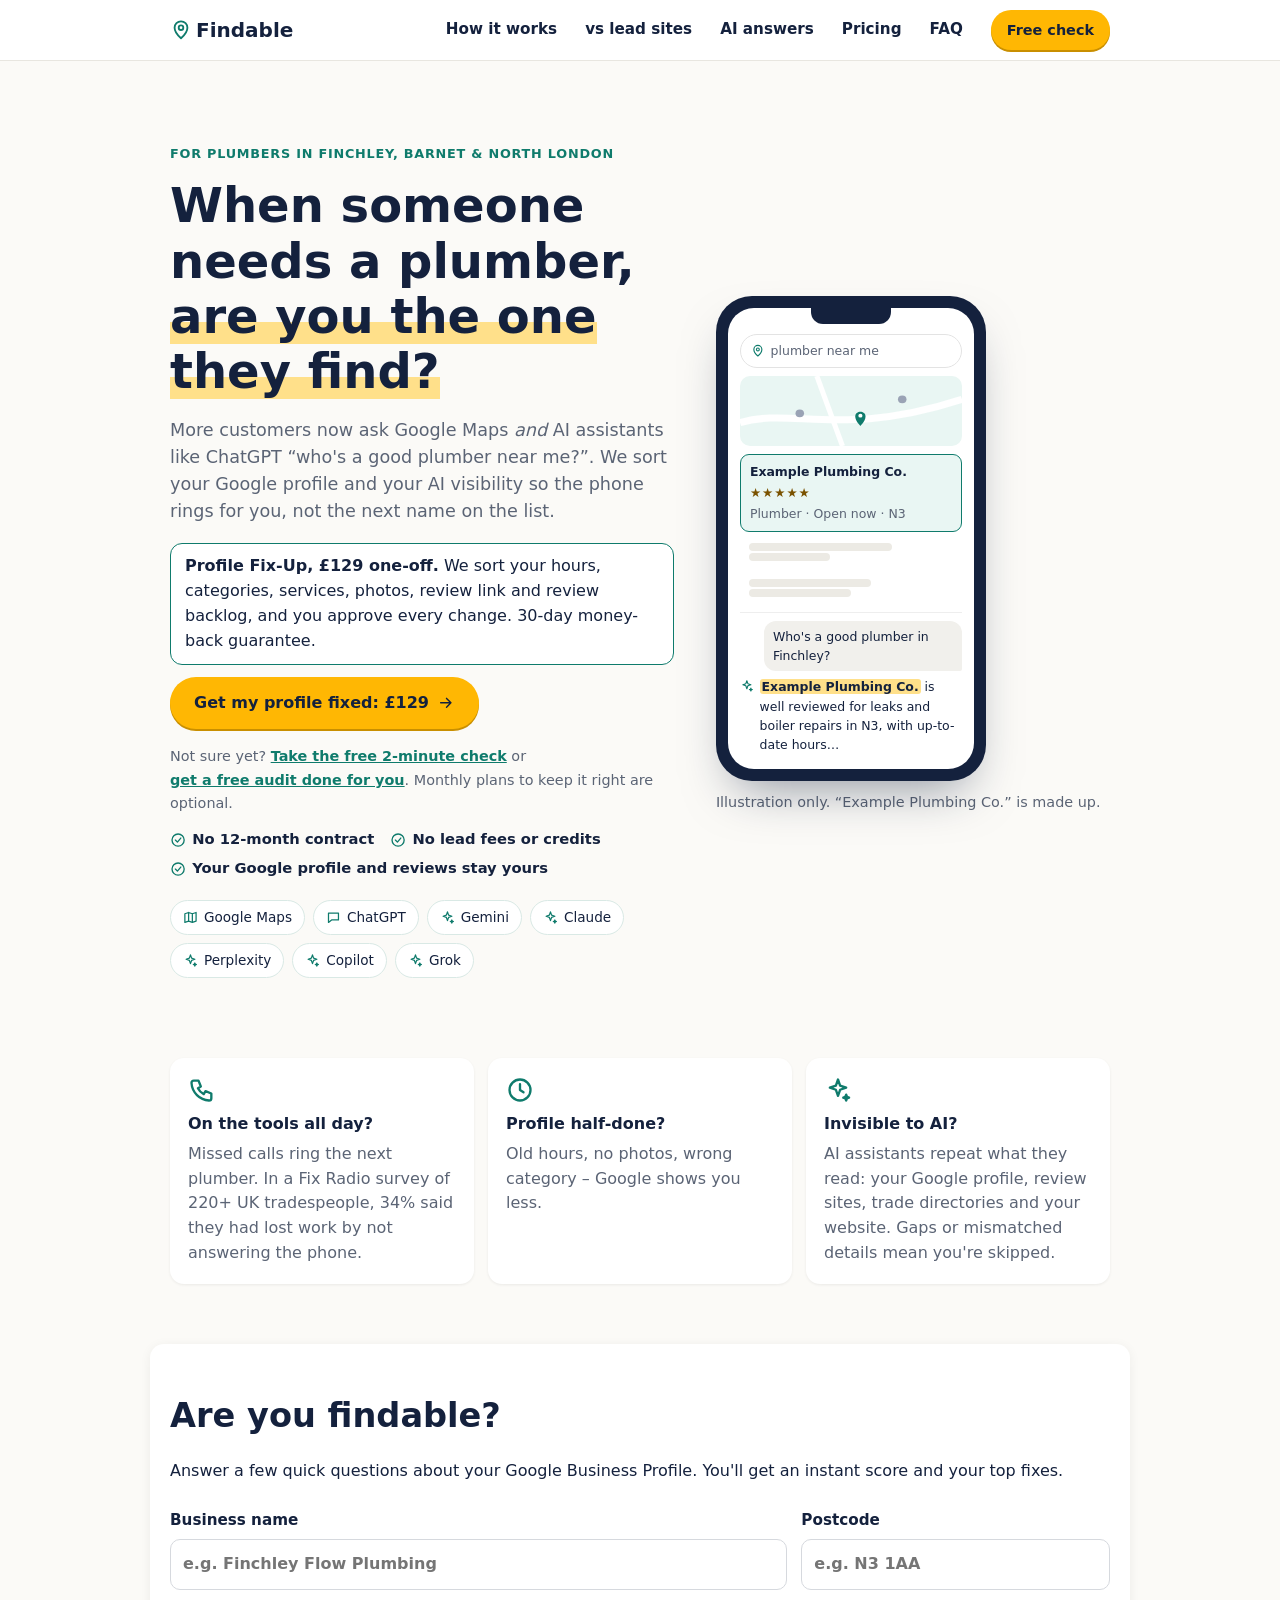
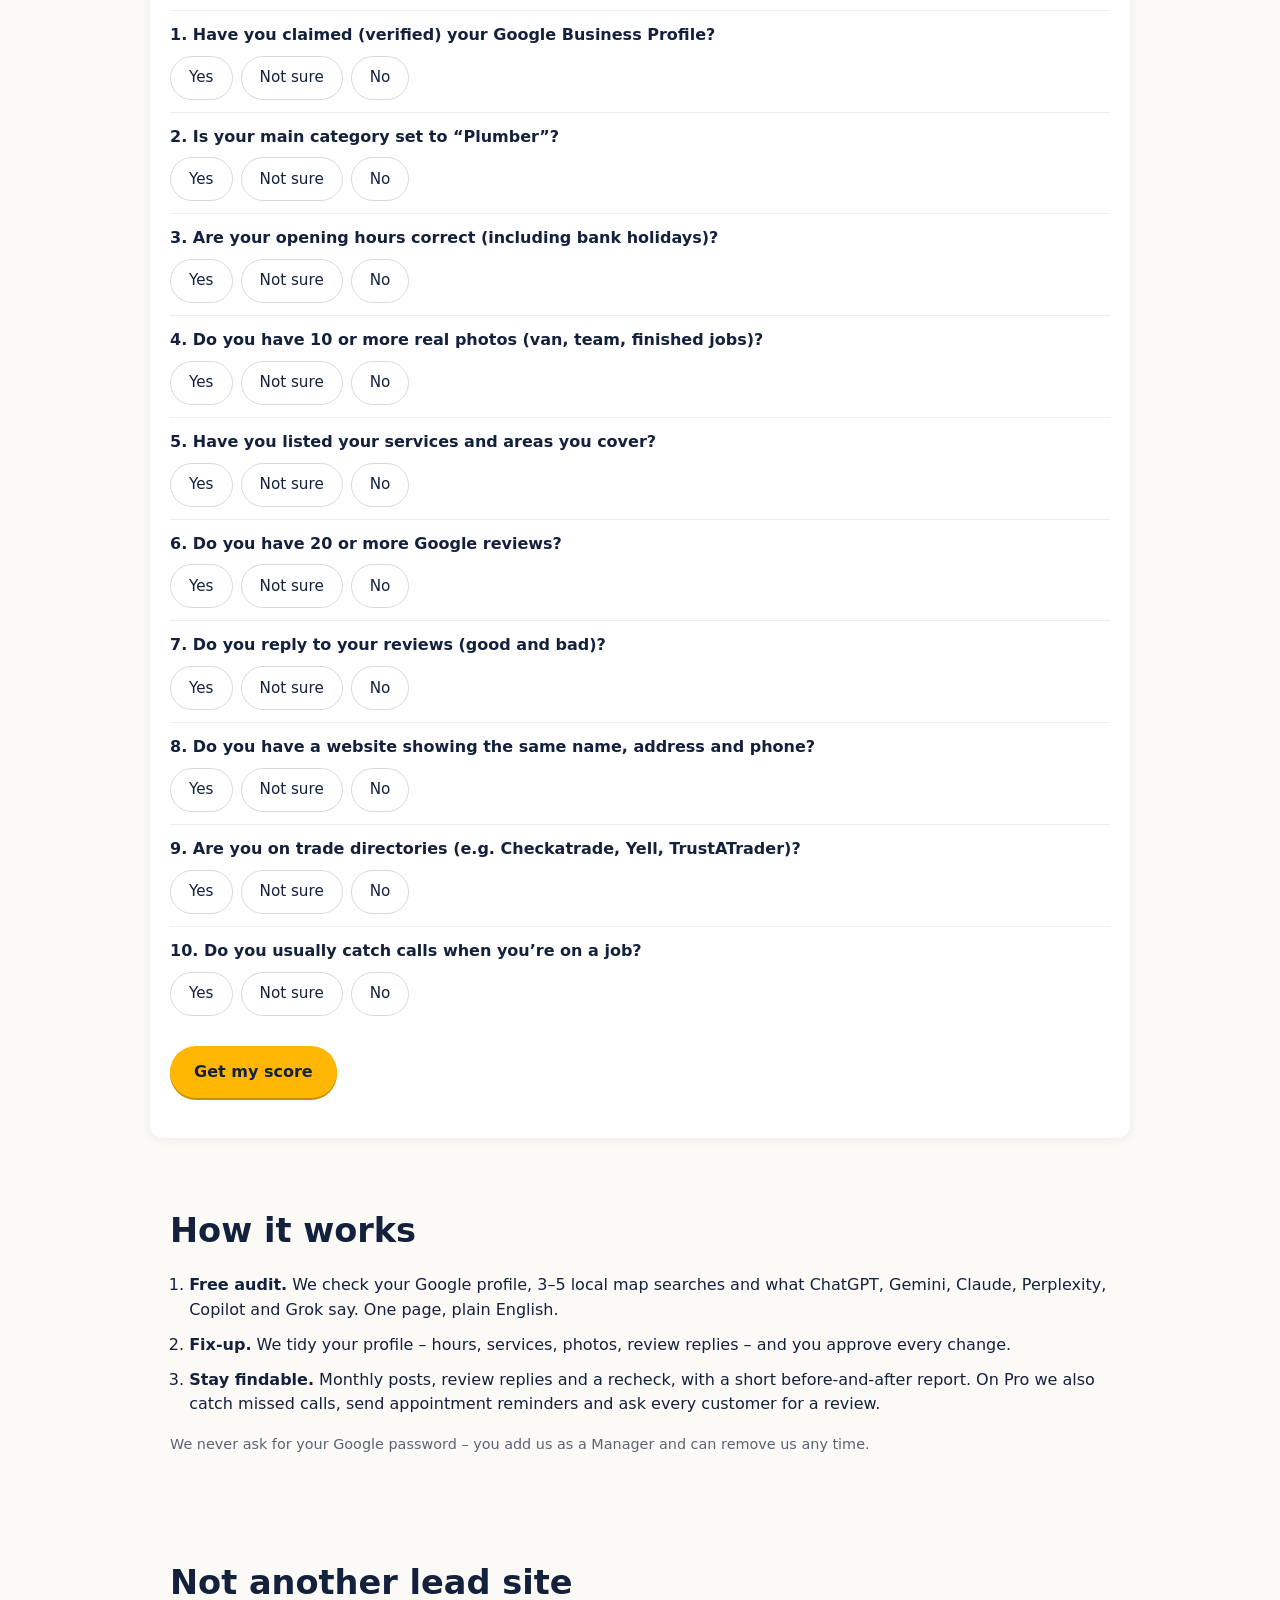
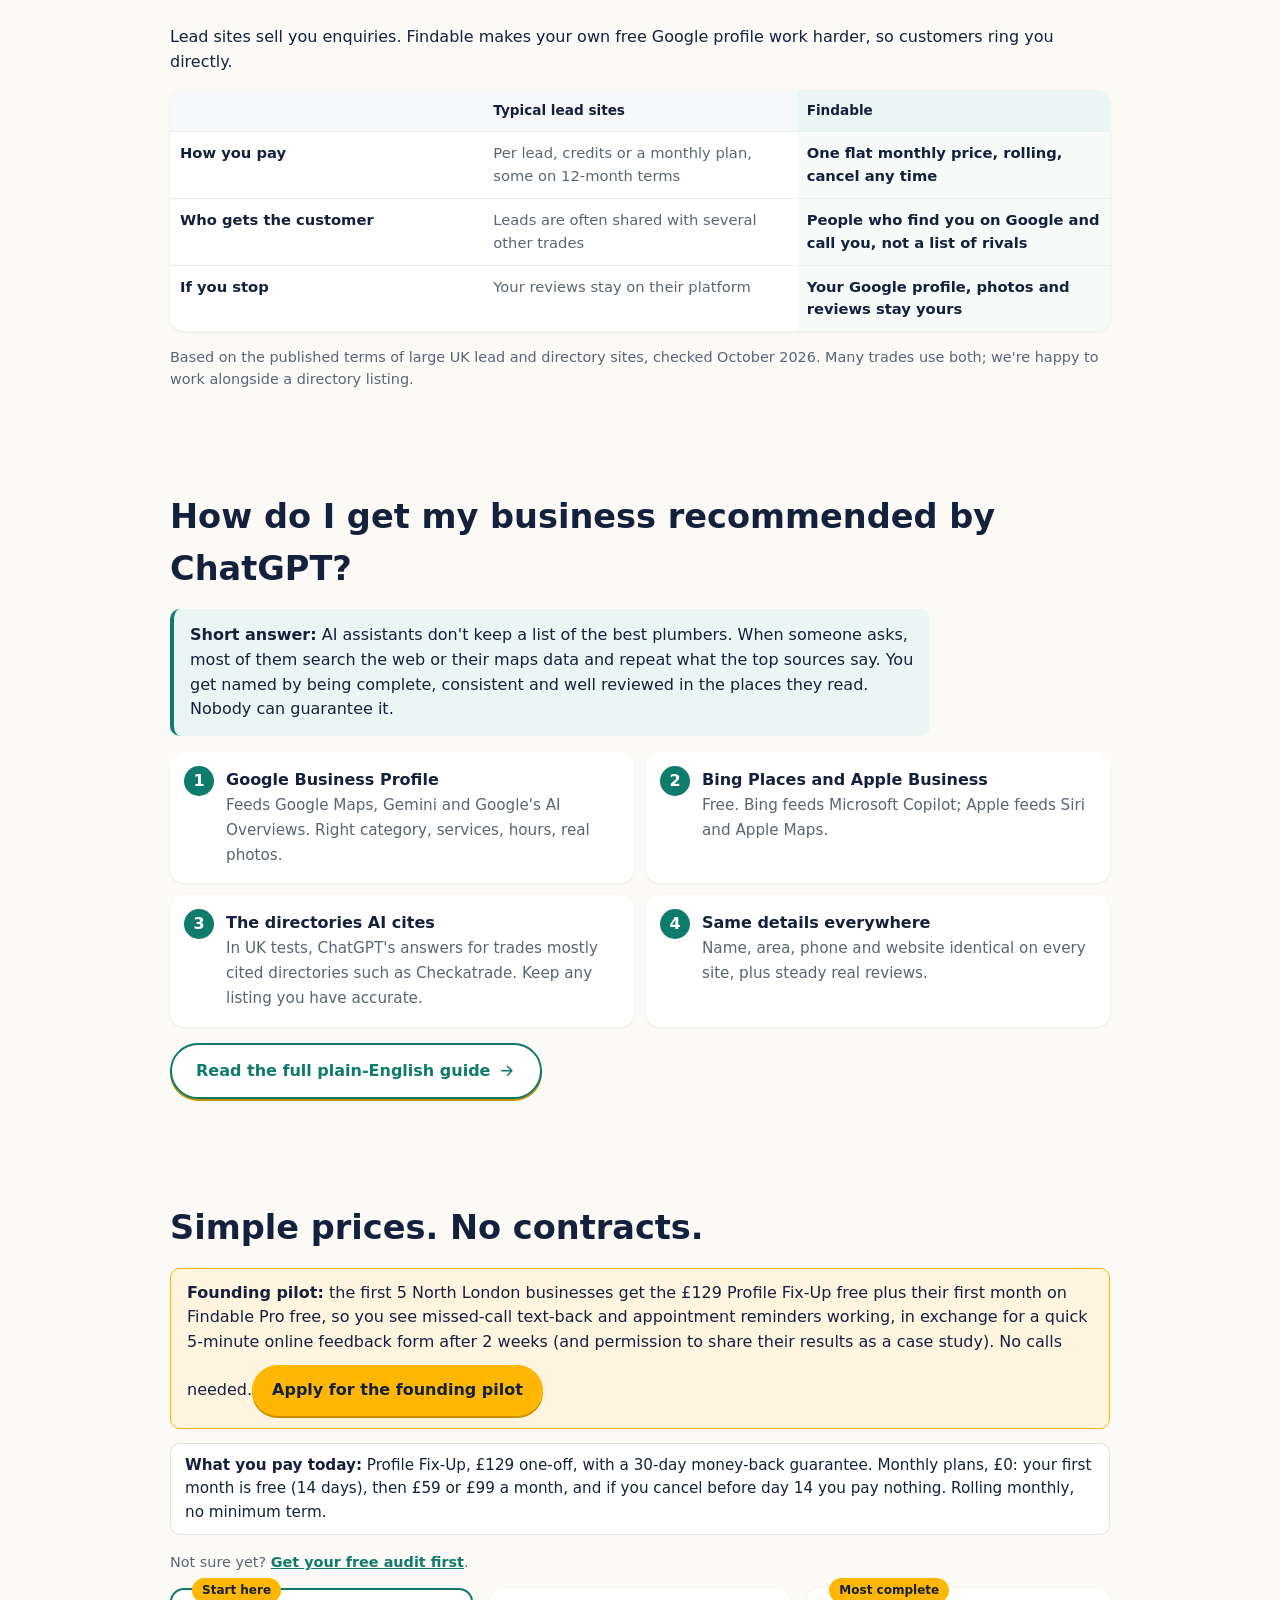
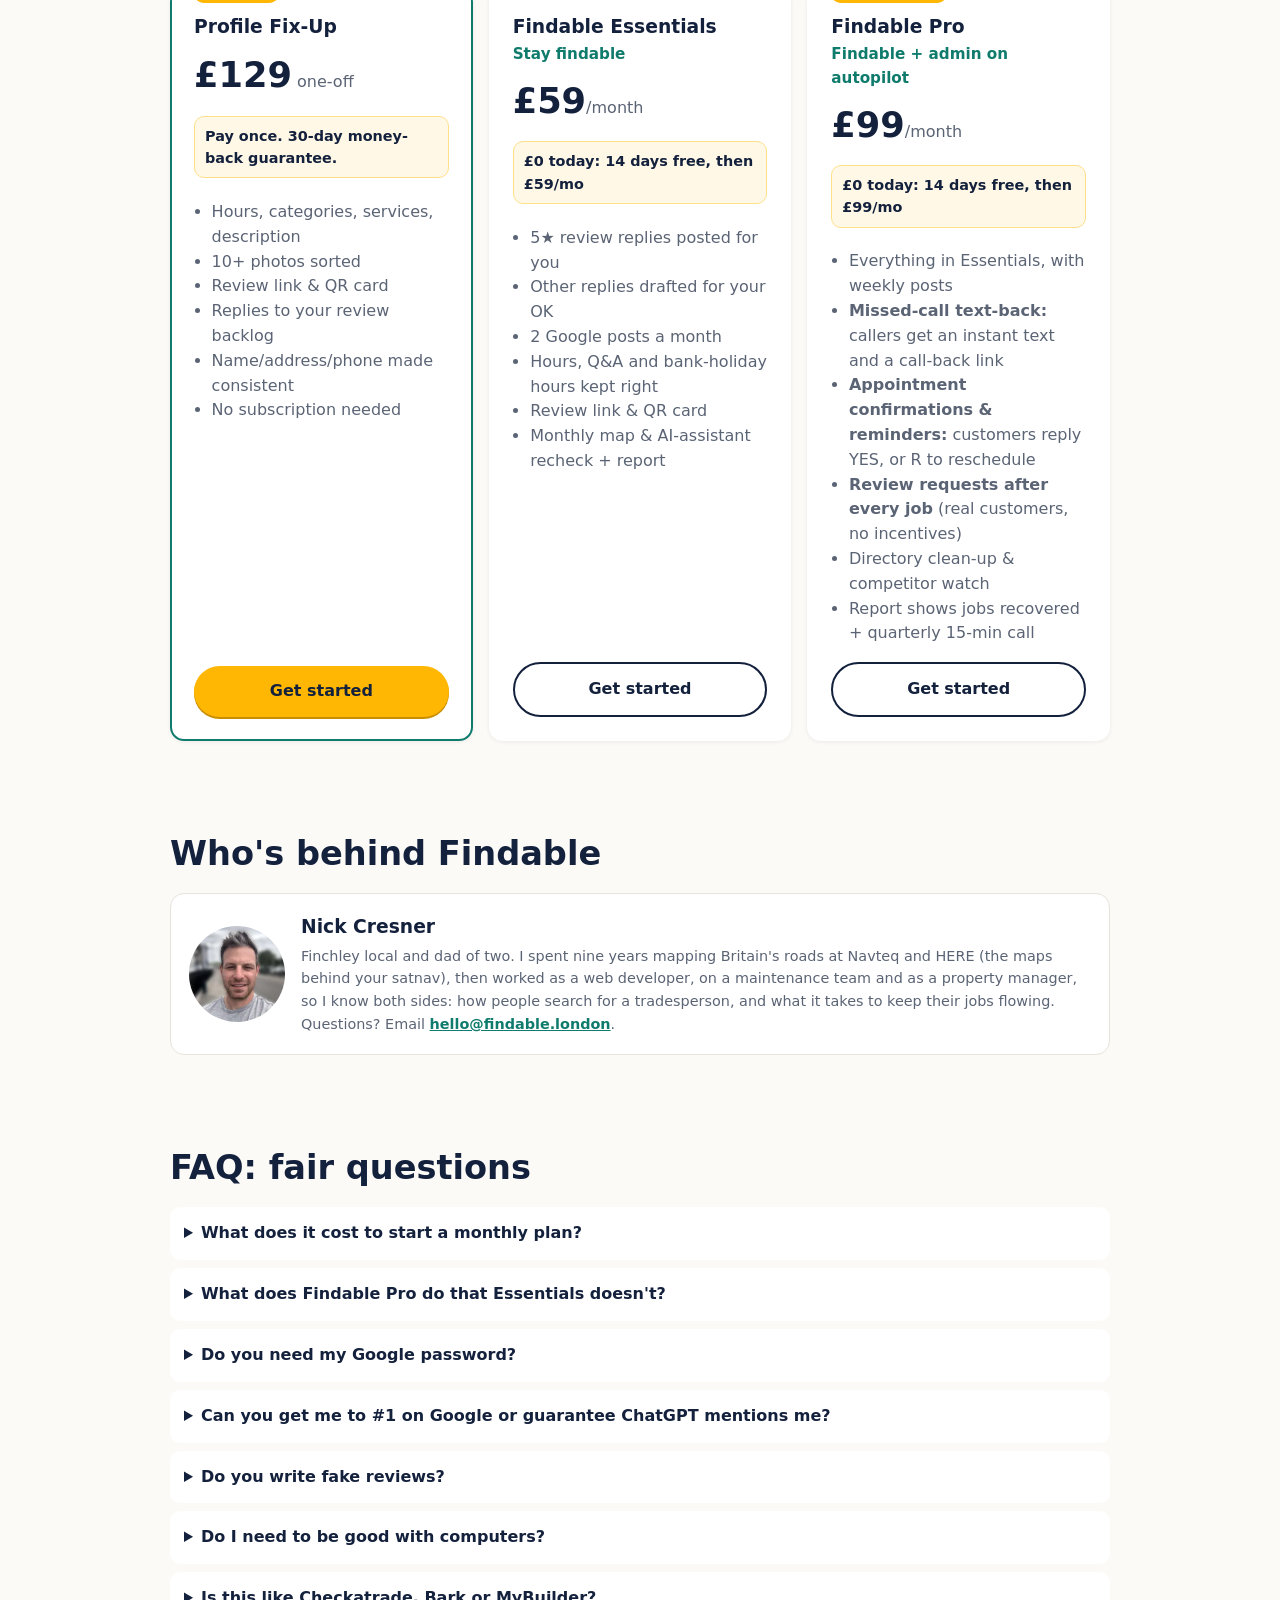
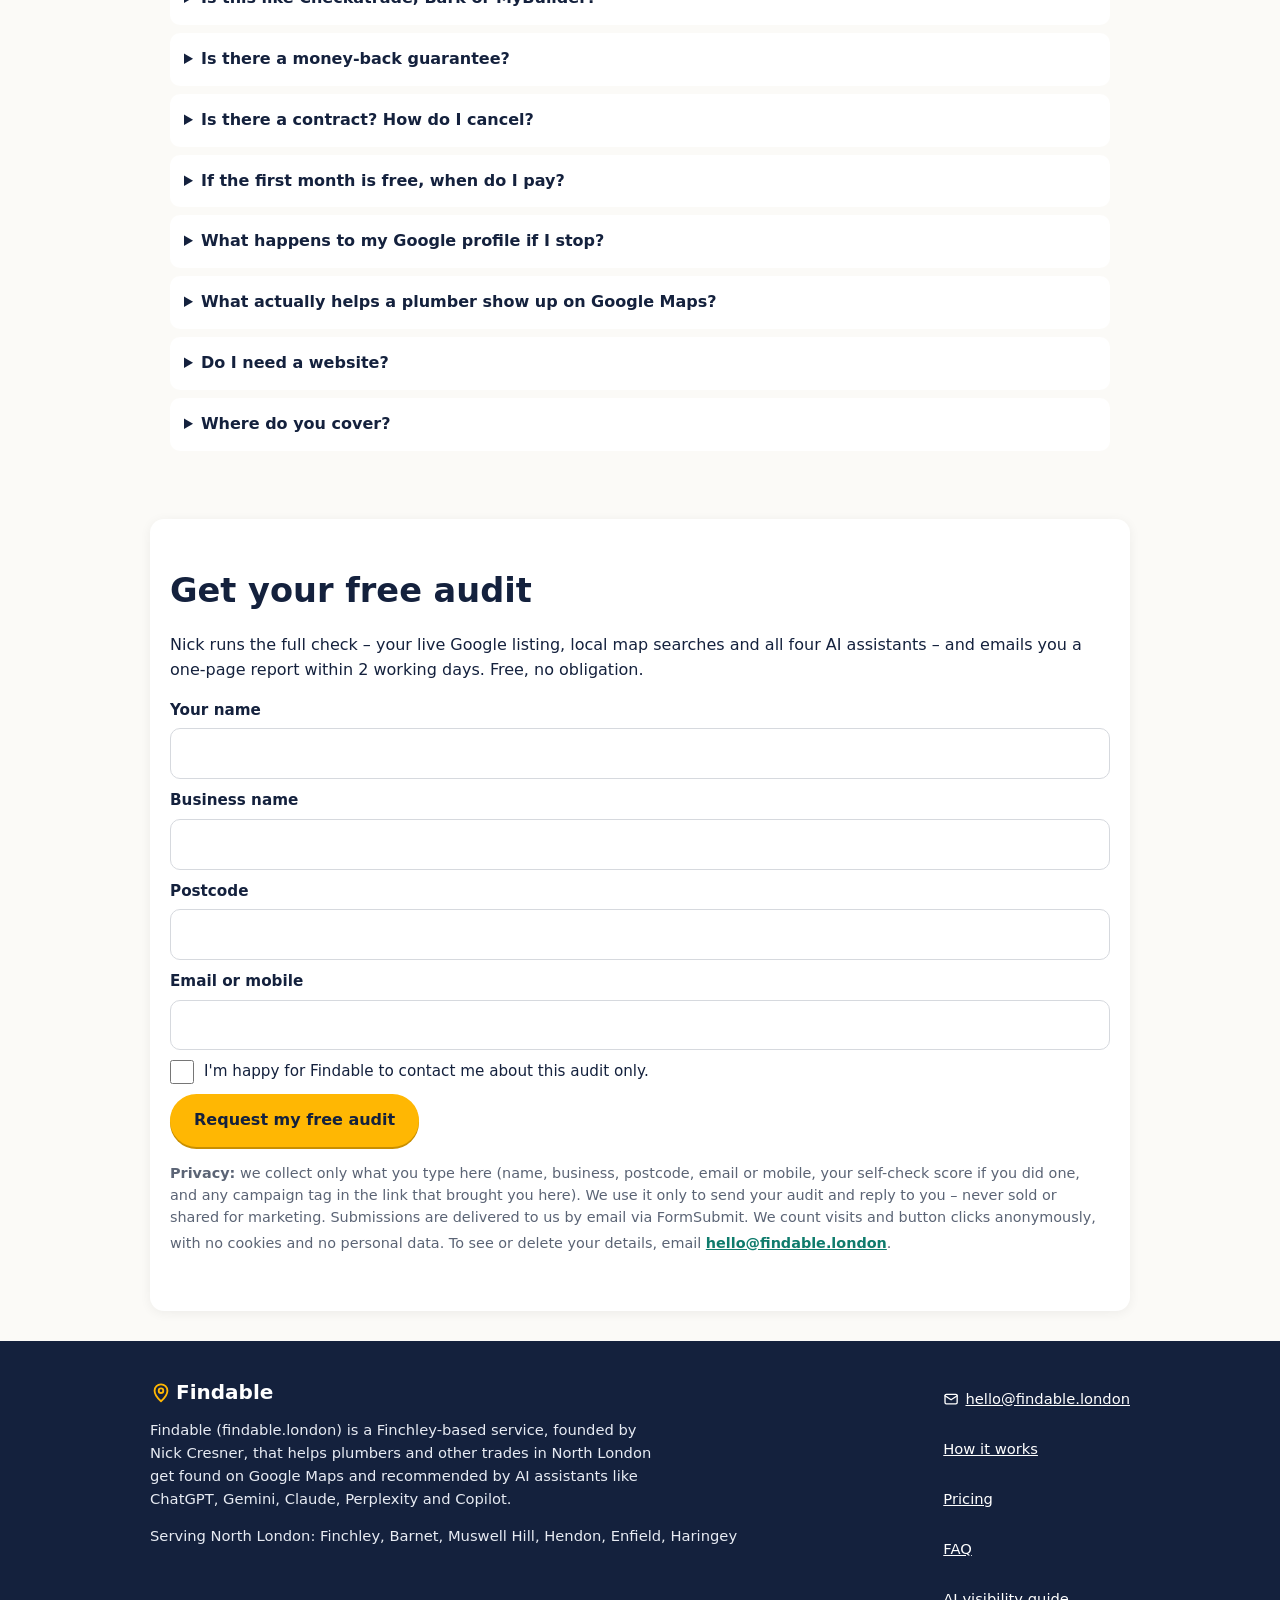
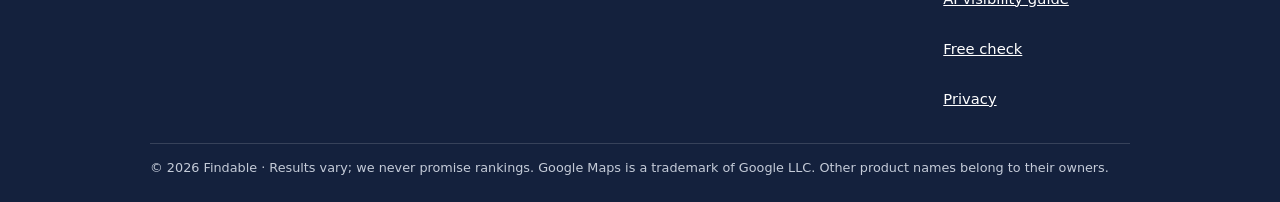
==== commit b11d4bdd: "AI discovery: robots.txt allows AI search + training crawlers (OpenAI, Anthropic, Perplexity, Google" ====
--- a/index.html
+++ b/index.html
@@ -4,7 +4,7 @@
 <meta charset="utf-8">
 <meta name="viewport" content="width=device-width,initial-scale=1">
 <title>Findable – get found on Google Maps & AI assistants | North London plumbers</title>
-<meta name="description" content="Findable helps North London plumbers get found on Google Maps and in ChatGPT, Gemini, Perplexity and Grok. Free 2-minute self-check.">
+<meta name="description" content="Findable helps North London plumbers get found on Google Maps and recommended by ChatGPT, Gemini, Claude and Perplexity. Free 2-minute self-check.">
 <meta name="robots" content="index,follow">
 <link rel="canonical" href="https://findable.london/">
 <meta property="og:type" content="website">
@@ -12,7 +12,7 @@
 <meta property="og:locale" content="en_GB">
 <meta property="og:url" content="https://findable.london/">
 <meta property="og:title" content="Findable – get found on Google Maps & AI assistants">
-<meta property="og:description" content="Free findability check for North London plumbers. Fix your Google Business Profile and show up in ChatGPT, Gemini, Perplexity and Grok.">
+<meta property="og:description" content="Free findability check for North London plumbers. Fix your Google Business Profile and show up in ChatGPT, Gemini, Claude, Perplexity and Copilot.">
 <meta property="og:image" content="https://findable.london/og.png">
 <meta property="og:image:width" content="1200">
 <meta property="og:image:height" content="630">
@@ -26,44 +26,125 @@
 <script type="application/ld+json">
 {
   "@context": "https://schema.org",
-  "@type": "LocalBusiness",
+  "@type": "ProfessionalService",
+  "@id": "https://findable.london/#org",
   "name": "Findable",
+  "alternateName": "Findable London",
   "url": "https://findable.london/",
+  "logo": "https://findable.london/favicon.svg",
+  "image": "https://findable.london/og.png",
   "email": "hello@findable.london",
-  "description": "Google Business Profile and AI-assistant visibility for local plumbers in North London.",
+  "description": "Findable (findable.london) is a Finchley-based service, founded by Nick Cresner, that helps plumbers and other trades in North London get found on Google Maps and recommended by AI assistants like ChatGPT, Gemini, Claude, Perplexity and Copilot.",
+  "disambiguatingDescription": "The North London Findable at findable.london, run by Nick Cresner. Not affiliated with other businesses that use the name Findable.",
   "areaServed": [
     {
       "@type": "AdministrativeArea",
-      "name": "North London"
-    },
-    "Finchley",
-    "Barnet",
-    "Muswell Hill",
-    "Hendon",
-    "Enfield",
-    "Haringey",
-    "N2",
-    "N3",
-    "N12",
-    "EN4",
-    "EN5",
-    "NW7"
+      "name": "North London",
+      "containedInPlace": {
+        "@type": "City",
+        "name": "London"
+      }
+    },
+    {
+      "@type": "Place",
+      "name": "Finchley, London"
+    },
+    {
+      "@type": "Place",
+      "name": "Barnet, London"
+    },
+    {
+      "@type": "Place",
+      "name": "Muswell Hill, London"
+    },
+    {
+      "@type": "Place",
+      "name": "Hendon, London"
+    },
+    {
+      "@type": "Place",
+      "name": "Enfield, London"
+    },
+    {
+      "@type": "Place",
+      "name": "Haringey, London"
+    },
+    {
+      "@type": "Place",
+      "name": "Mill Hill, London"
+    },
+    {
+      "@type": "Place",
+      "name": "N2 postcode district, London"
+    },
+    {
+      "@type": "Place",
+      "name": "N3 postcode district, London"
+    },
+    {
+      "@type": "Place",
+      "name": "N12 postcode district, London"
+    },
+    {
+      "@type": "Place",
+      "name": "EN4 postcode district, London"
+    },
+    {
+      "@type": "Place",
+      "name": "EN5 postcode district, London"
+    },
+    {
+      "@type": "Place",
+      "name": "NW7 postcode district, London"
+    }
+  ],
+  "audience": {
+    "@type": "BusinessAudience",
+    "audienceType": "Plumbers, electricians and other local tradespeople"
+  },
+  "serviceType": [
+    "Google Business Profile management",
+    "AI assistant visibility (ChatGPT, Gemini, Claude, Perplexity, Copilot)",
+    "Local SEO for tradespeople",
+    "Missed-call text-back and appointment reminders"
   ],
   "priceRange": "£59-£129",
   "founder": {
     "@type": "Person",
+    "@id": "https://findable.london/#nick",
     "name": "Nick Cresner",
     "jobTitle": "Founder",
     "image": "https://findable.london/nick.webp",
-    "email": "hello@findable.london"
+    "email": "hello@findable.london",
+    "homeLocation": {
+      "@type": "Place",
+      "name": "Finchley, London"
+    },
+    "sameAs": [
+      "https://x.com/nickcres"
+    ],
+    "knowsAbout": [
+      "Digital mapping",
+      "Local search",
+      "Web development"
+    ]
   },
   "slogan": "Get found on Google Maps and AI assistants. £129 one-off fix-up, 30-day money-back. No contract, no lead fees.",
   "knowsAbout": [
     "Google Business Profile",
+    "Bing Places for Business",
+    "Apple Business",
     "local SEO",
-    "AI findability",
+    "AI search visibility",
+    "generative engine optimisation",
     "plumber marketing"
   ],
+  "subjectOf": {
+    "@type": "Article",
+    "@id": "https://findable.london/ai-visibility/#article",
+    "url": "https://findable.london/ai-visibility/",
+    "name": "How to get your plumbing business recommended by ChatGPT, Gemini, Claude and other AI assistants"
+  },
   "makesOffer": [
     {
       "@type": "Offer",
@@ -90,6 +171,19 @@
       "description": "Visibility plus admin on autopilot: first month free (14-day trial, nothing to pay today), then £99/month. Everything in Essentials plus missed-call text-back, appointment confirmations and reminders, and review requests after every job. Rolling monthly, cancel any time."
     }
   ]
+}
+</script>
+<script type="application/ld+json">
+{
+  "@context": "https://schema.org",
+  "@type": "WebSite",
+  "@id": "https://findable.london/#website",
+  "url": "https://findable.london/",
+  "name": "Findable",
+  "inLanguage": "en-GB",
+  "publisher": {
+    "@id": "https://findable.london/#org"
+  }
 }
 </script>
 <script type="application/ld+json">
@@ -229,7 +323,7 @@
 <header class="nav">
   <div class="nav-in">
     <a class="logo" href="#top"><svg class="ic" aria-hidden="true"><use href="#i-pin"/></svg>Findable</a>
-    <nav aria-label="Main"><a href="#how">How it works</a><a href="#compare">vs lead sites</a><a href="#pricing">Pricing</a><a href="#faq">FAQ</a></nav>
+    <nav aria-label="Main"><a href="#how">How it works</a><a href="#compare">vs lead sites</a><a href="#ai">AI answers</a><a href="#pricing">Pricing</a><a href="#faq">FAQ</a></nav>
     <a class="btn btn-sm" href="#check">Free check</a>
   </div>
 </header>
@@ -244,7 +338,7 @@
     <a class="btn" data-track="hero-fixup" href="#plan-fixup">Get my profile fixed: £129 <svg class="ic" aria-hidden="true"><use href="#i-arrow"/></svg></a>
     <p class="small">Not sure yet? <a href="#check" class="inl">Take the free 2-minute check</a> or <a href="#audit" class="inl">get a free audit done for you</a>. Monthly plans to keep it right are optional.</p>
     <ul class="trust" aria-label="Our terms in brief"><li><svg class="ic" aria-hidden="true"><use href="#i-check"/></svg>No 12-month contract</li><li><svg class="ic" aria-hidden="true"><use href="#i-check"/></svg>No lead fees or credits</li><li><svg class="ic" aria-hidden="true"><use href="#i-check"/></svg>Your Google profile and reviews stay yours</li></ul>
-    <ul class="chips" aria-label="Where customers search"><li><svg class="ic" aria-hidden="true"><use href="#i-map"/></svg>Google Maps</li><li><svg class="ic" aria-hidden="true"><use href="#i-chat"/></svg>ChatGPT</li><li><svg class="ic" aria-hidden="true"><use href="#i-spark"/></svg>Gemini</li><li><svg class="ic" aria-hidden="true"><use href="#i-spark"/></svg>Perplexity</li><li><svg class="ic" aria-hidden="true"><use href="#i-spark"/></svg>Grok</li></ul>
+    <ul class="chips" aria-label="Where customers search"><li><svg class="ic" aria-hidden="true"><use href="#i-map"/></svg>Google Maps</li><li><svg class="ic" aria-hidden="true"><use href="#i-chat"/></svg>ChatGPT</li><li><svg class="ic" aria-hidden="true"><use href="#i-spark"/></svg>Gemini</li><li><svg class="ic" aria-hidden="true"><use href="#i-spark"/></svg>Claude</li><li><svg class="ic" aria-hidden="true"><use href="#i-spark"/></svg>Perplexity</li><li><svg class="ic" aria-hidden="true"><use href="#i-spark"/></svg>Copilot</li><li><svg class="ic" aria-hidden="true"><use href="#i-spark"/></svg>Grok</li></ul>
   </div>
   <figure class="phone-wrap" aria-label="Illustration: a phone showing a Google Maps result list and an AI assistant answer, both featuring a fictional plumber called Example Plumbing Co.">
     <div class="phone" aria-hidden="true">
@@ -265,7 +359,7 @@
 <section class="card-grid">
   <div class="card reveal"><svg class="ic lg" aria-hidden="true"><use href="#i-phone"/></svg><b>On the tools all day?</b><p>Missed calls ring the next <span data-t="plumber">plumber</span>. In a Fix Radio survey of 220+ UK tradespeople, 34% said they had lost work by not answering the phone.</p></div>
   <div class="card reveal"><svg class="ic lg" aria-hidden="true"><use href="#i-clock"/></svg><b>Profile half-done?</b><p>Old hours, no photos, wrong category – Google shows you less.</p></div>
-  <div class="card reveal"><svg class="ic lg" aria-hidden="true"><use href="#i-spark"/></svg><b>Invisible to AI?</b><p>ChatGPT and friends pull from your profile, reviews and website. Gaps mean you're skipped.</p></div>
+  <div class="card reveal"><svg class="ic lg" aria-hidden="true"><use href="#i-spark"/></svg><b>Invisible to AI?</b><p>AI assistants repeat what they read: your Google profile, review sites, trade directories and your website. Gaps or mismatched details mean you're skipped.</p></div>
 </section>
 
 <section id="check" class="check">
@@ -286,7 +380,7 @@
 <section id="how" class="how reveal">
   <h2>How it works</h2>
   <ol>
-    <li><b>Free audit.</b> We check your Google profile, 3–5 local map searches and what ChatGPT, Gemini, Perplexity and Grok say. One page, plain English.</li>
+    <li><b>Free audit.</b> We check your Google profile, 3–5 local map searches and what ChatGPT, Gemini, Claude, Perplexity, Copilot and Grok say. One page, plain English.</li>
     <li><b>Fix-up.</b> We tidy your profile – hours, services, photos, review replies – and you approve every change.</li>
     <li><b>Stay findable.</b> Monthly posts, review replies and a recheck, with a short before-and-after report. On Pro we also catch missed calls, send appointment reminders and ask every customer for a review.</li>
   </ol>
@@ -306,6 +400,18 @@
     </tbody>
   </table></div>
   <p class="small">Based on the published terms of large UK lead and directory sites, checked October 2026. Many trades use both; we're happy to work alongside a directory listing.</p>
+</section>
+
+<section id="ai" class="ai-sec reveal">
+  <h2>How do I get my business recommended by ChatGPT?</h2>
+  <p class="answer"><b>Short answer:</b> AI assistants don't keep a list of the best plumbers. When someone asks, most of them search the web or their maps data and repeat what the top sources say. You get named by being complete, consistent and well reviewed in the places they read. Nobody can guarantee it.</p>
+  <ol class="ai-steps">
+    <li><b>Google Business Profile</b><span>Feeds Google Maps, Gemini and Google's AI Overviews. Right category, services, hours, real photos.</span></li>
+    <li><b>Bing Places and Apple Business</b><span>Free. Bing feeds Microsoft Copilot; Apple feeds Siri and Apple Maps.</span></li>
+    <li><b>The directories AI cites</b><span>In UK tests, ChatGPT's answers for trades mostly cited directories such as Checkatrade. Keep any listing you have accurate.</span></li>
+    <li><b>Same details everywhere</b><span>Name, area, phone and website identical on every site, plus steady real reviews.</span></li>
+  </ol>
+  <p><a class="btn btn-ghost" href="/ai-visibility/">Read the full plain-English guide <svg class="ic" aria-hidden="true"><use href="#i-arrow"/></svg></a></p>
 </section>
 
 <section id="pricing" class="pricing">
@@ -365,8 +471,8 @@
 
 <footer class="foot">
   <div class="foot-in">
-    <div><a class="logo" href="#top"><svg class="ic" aria-hidden="true"><use href="#i-pin"/></svg>Findable</a><p>Serving North London: Finchley, Barnet, Muswell Hill, Hendon, Enfield, Haringey</p></div>
-    <div class="foot-links"><a href="mailto:hello@findable.london"><svg class="ic" aria-hidden="true"><use href="#i-mail"/></svg>hello@findable.london</a><a href="#how">How it works</a><a href="#pricing">Pricing</a><a href="#faq">FAQ</a><a href="#check">Free check</a><a href="#privacy">Privacy</a></div>
+    <div><a class="logo" href="#top"><svg class="ic" aria-hidden="true"><use href="#i-pin"/></svg>Findable</a><p class="entity">Findable (findable.london) is a Finchley-based service, founded by Nick Cresner, that helps plumbers and other trades in North London get found on Google Maps and recommended by AI assistants like ChatGPT, Gemini, Claude, Perplexity and Copilot.</p><p>Serving North London: Finchley, Barnet, Muswell Hill, Hendon, Enfield, Haringey</p></div>
+    <div class="foot-links"><a href="mailto:hello@findable.london"><svg class="ic" aria-hidden="true"><use href="#i-mail"/></svg>hello@findable.london</a><a href="#how">How it works</a><a href="#pricing">Pricing</a><a href="#faq">FAQ</a><a href="/ai-visibility/">AI visibility guide</a><a href="#check">Free check</a><a href="#privacy">Privacy</a></div>
   </div>
   <p class="fine">© 2026 Findable · Results vary; we never promise rankings. Google Maps is a trademark of Google LLC. Other product names belong to their owners.</p>
 </footer>
--- a/styles.css
+++ b/styles.css
@@ -80,3 +80,24 @@
 @media(max-width:719px){.cmp{font-size:.82rem}.cmp th,.cmp td{padding:8px 6px}}
 .paynow{background:#fff;border:1px solid #e6e3dc;border-radius:10px;padding:10px 14px;font-size:.95rem;margin:8px 0}
 .offer{background:#fff;border:1.5px solid var(--brand);border-radius:12px;padding:10px 14px;margin:14px 0 12px;font-size:1rem}
+/* AI answers block + guide (18 Oct 2026). Plain CSS, no JS; scroll-driven bits only where supported, off for reduced motion */
+.btn-ghost{background:#fff;color:var(--brand);border:2px solid var(--brand)}.btn-ghost:hover{background:var(--brand2)}
+.answer{background:var(--brand2);border-left:4px solid var(--brand);border-radius:10px;padding:14px 16px;margin:10px 0 16px;max-width:760px}
+.ai-steps{list-style:none;counter-reset:s;padding:0;display:grid;gap:12px;grid-template-columns:1fr}
+.ai-steps li{counter-increment:s;background:#fff;border-radius:var(--r);padding:16px 16px 16px 56px;position:relative;box-shadow:0 1px 3px #0001}
+.ai-steps li::before{content:counter(s);position:absolute;left:14px;top:14px;width:30px;height:30px;border-radius:50%;background:var(--brand);color:#fff;display:grid;place-items:center;font-weight:700}
+.ai-steps b{display:block}.ai-steps span{color:var(--muted);font-size:.95rem}
+@media(min-width:720px){.ai-steps{grid-template-columns:repeat(2,1fr)}}
+.foot .entity{max-width:520px;color:#e7ebf3;margin:.6em 0}
+.guide{max-width:760px;margin:0 auto;padding:24px 20px 10px}.guide h2{margin-top:1.6em;scroll-margin-top:70px}.guide h3{margin:1.2em 0 .3em}
+.guide .meta{color:var(--muted);font-size:.9rem}.guide table{width:100%;border-collapse:collapse;font-size:.93rem;background:#fff;border-radius:10px;overflow:hidden}
+.guide th,.guide td{text-align:left;vertical-align:top;padding:10px;border-bottom:1px solid #eee}.guide th{background:var(--brand2)}
+.guide .tablewrap{overflow-x:auto}.guide .note{color:var(--muted);font-size:.9rem}.guide a{color:var(--brand);text-underline-offset:2px}
+.toc{display:flex;flex-wrap:wrap;gap:8px;padding:0;list-style:none;margin:16px 0}.toc a{display:inline-block;padding:8px 14px;border-radius:999px;background:#fff;border:1.5px solid #d6d9de;color:var(--ink);text-decoration:none;font-size:.9rem;min-height:24px}
+.toc a:hover{border-color:var(--brand)}
+.cta-band{max-width:760px;margin:30px auto;padding:24px 20px;border-radius:var(--r);background:var(--ink);color:#fff}.cta-band h2{margin-top:0;color:#fff}.cta-band p{color:#e7ebf3}
+.cta-band .btn{margin:6px 8px 6px 0}.cta-band a.inl{color:#fff}
+.sources li{margin:6px 0;font-size:.92rem;overflow-wrap:anywhere}
+.progress{position:fixed;top:0;left:0;height:3px;width:100%;background:var(--acc);transform-origin:0 50%;transform:scaleX(0);z-index:50;display:none}
+@supports (animation-timeline: scroll()){@media(prefers-reduced-motion:no-preference){.progress{display:block;animation:grow linear both;animation-timeline:scroll(root)}@keyframes grow{to{transform:scaleX(1)}}}}
+.guide a.btn{color:var(--ink)}.guide a.btn-ghost{color:var(--brand)}
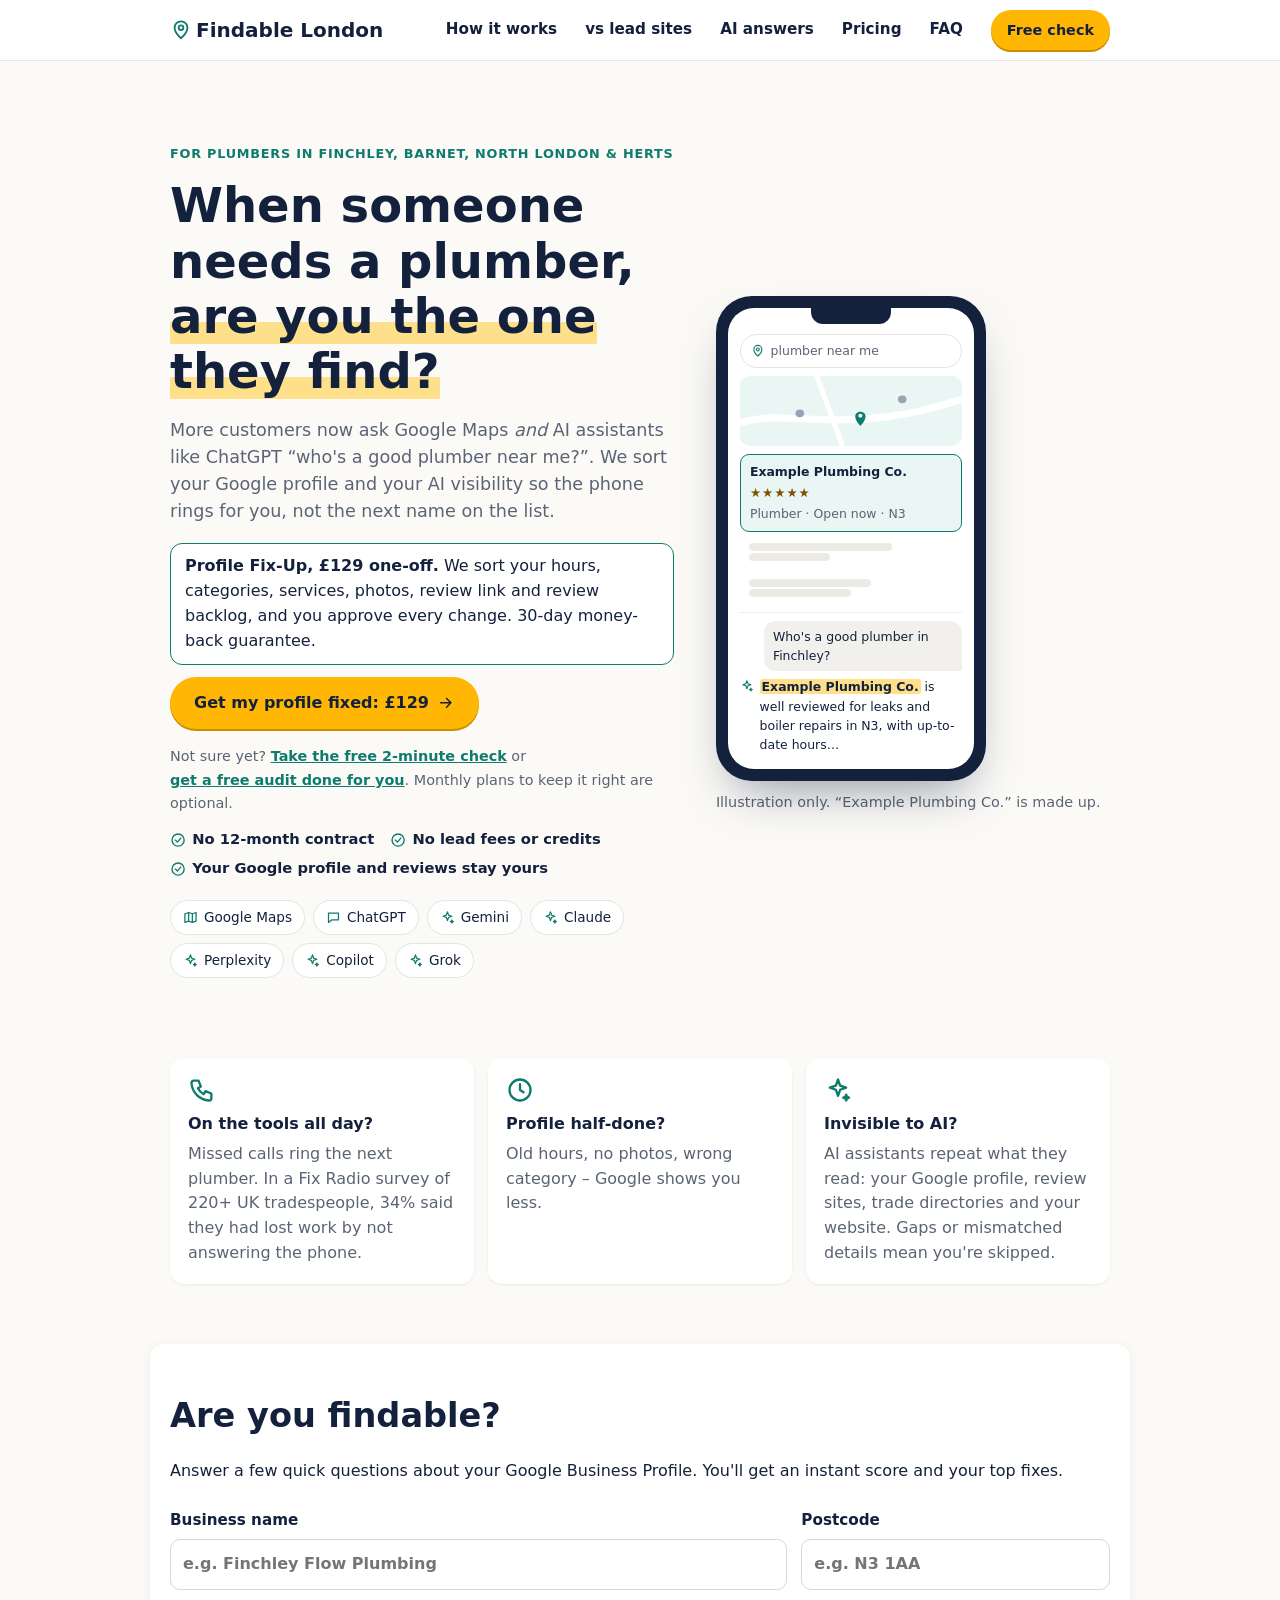
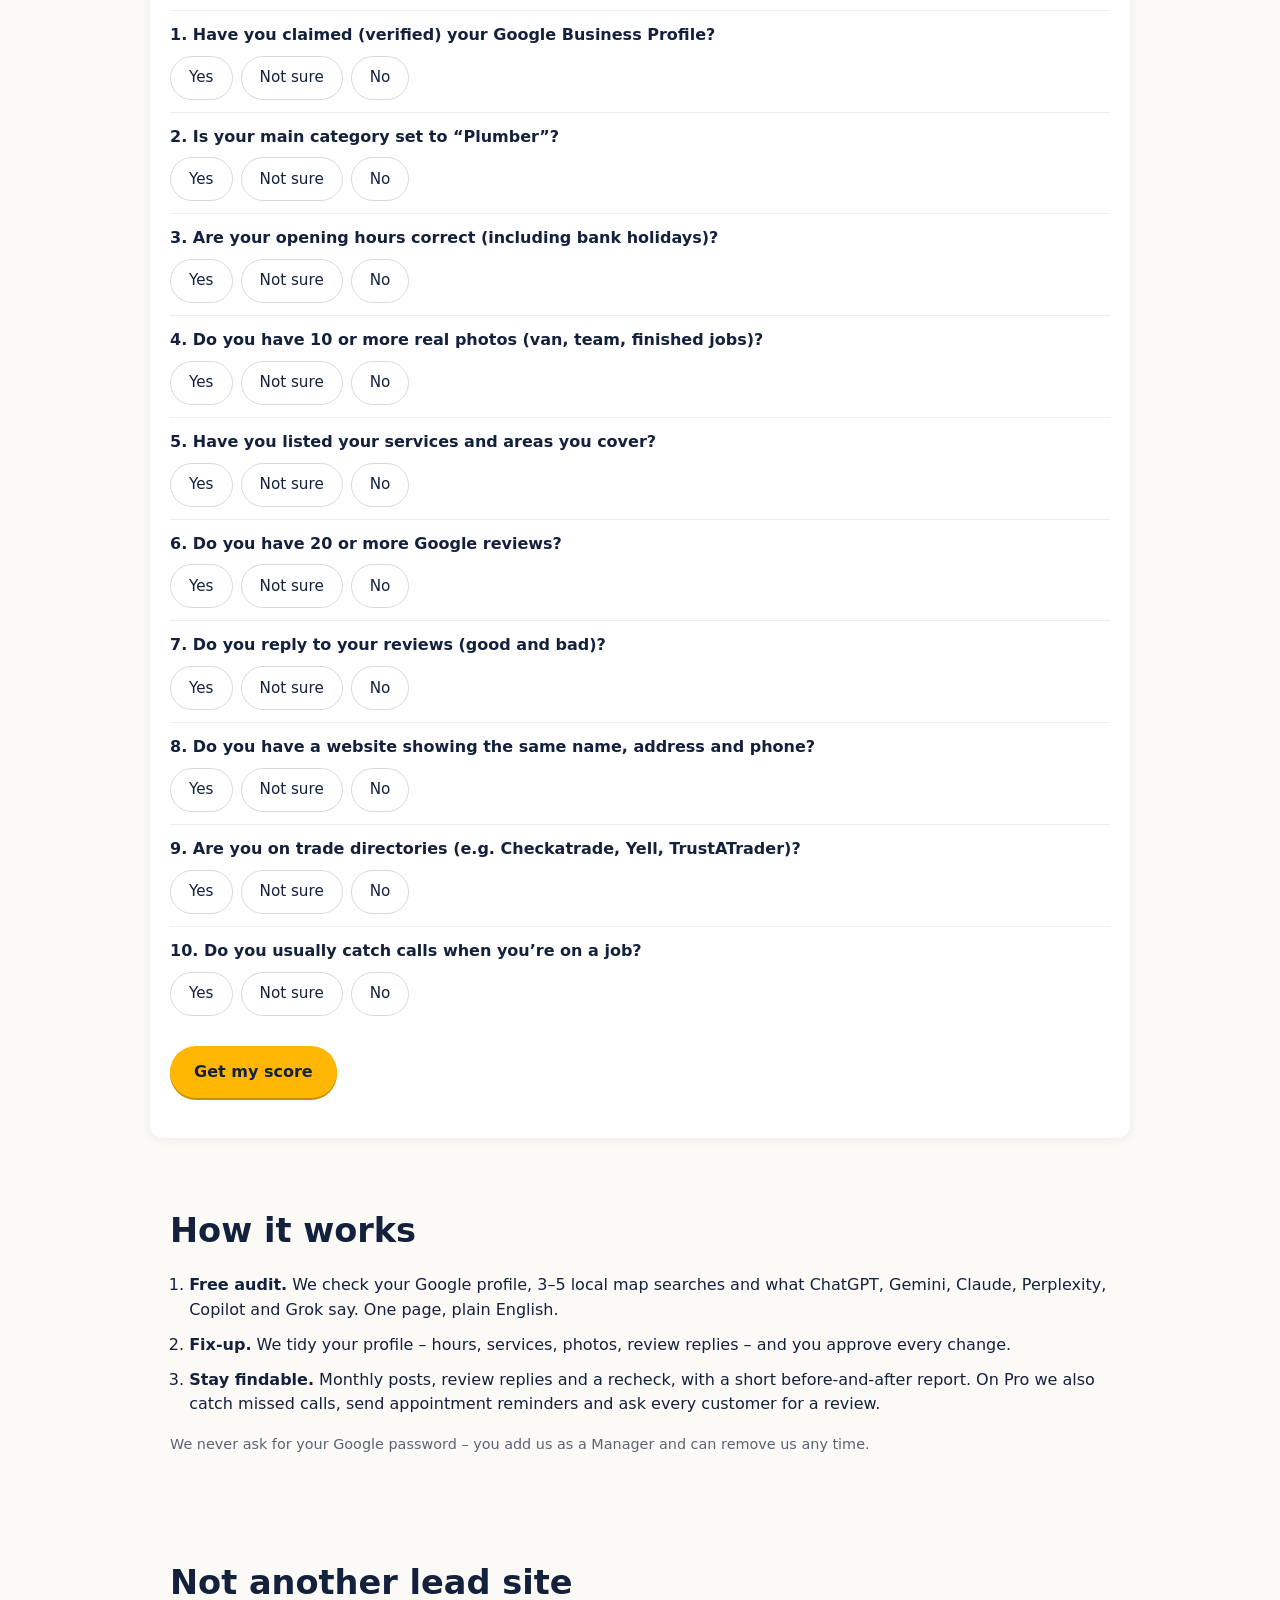
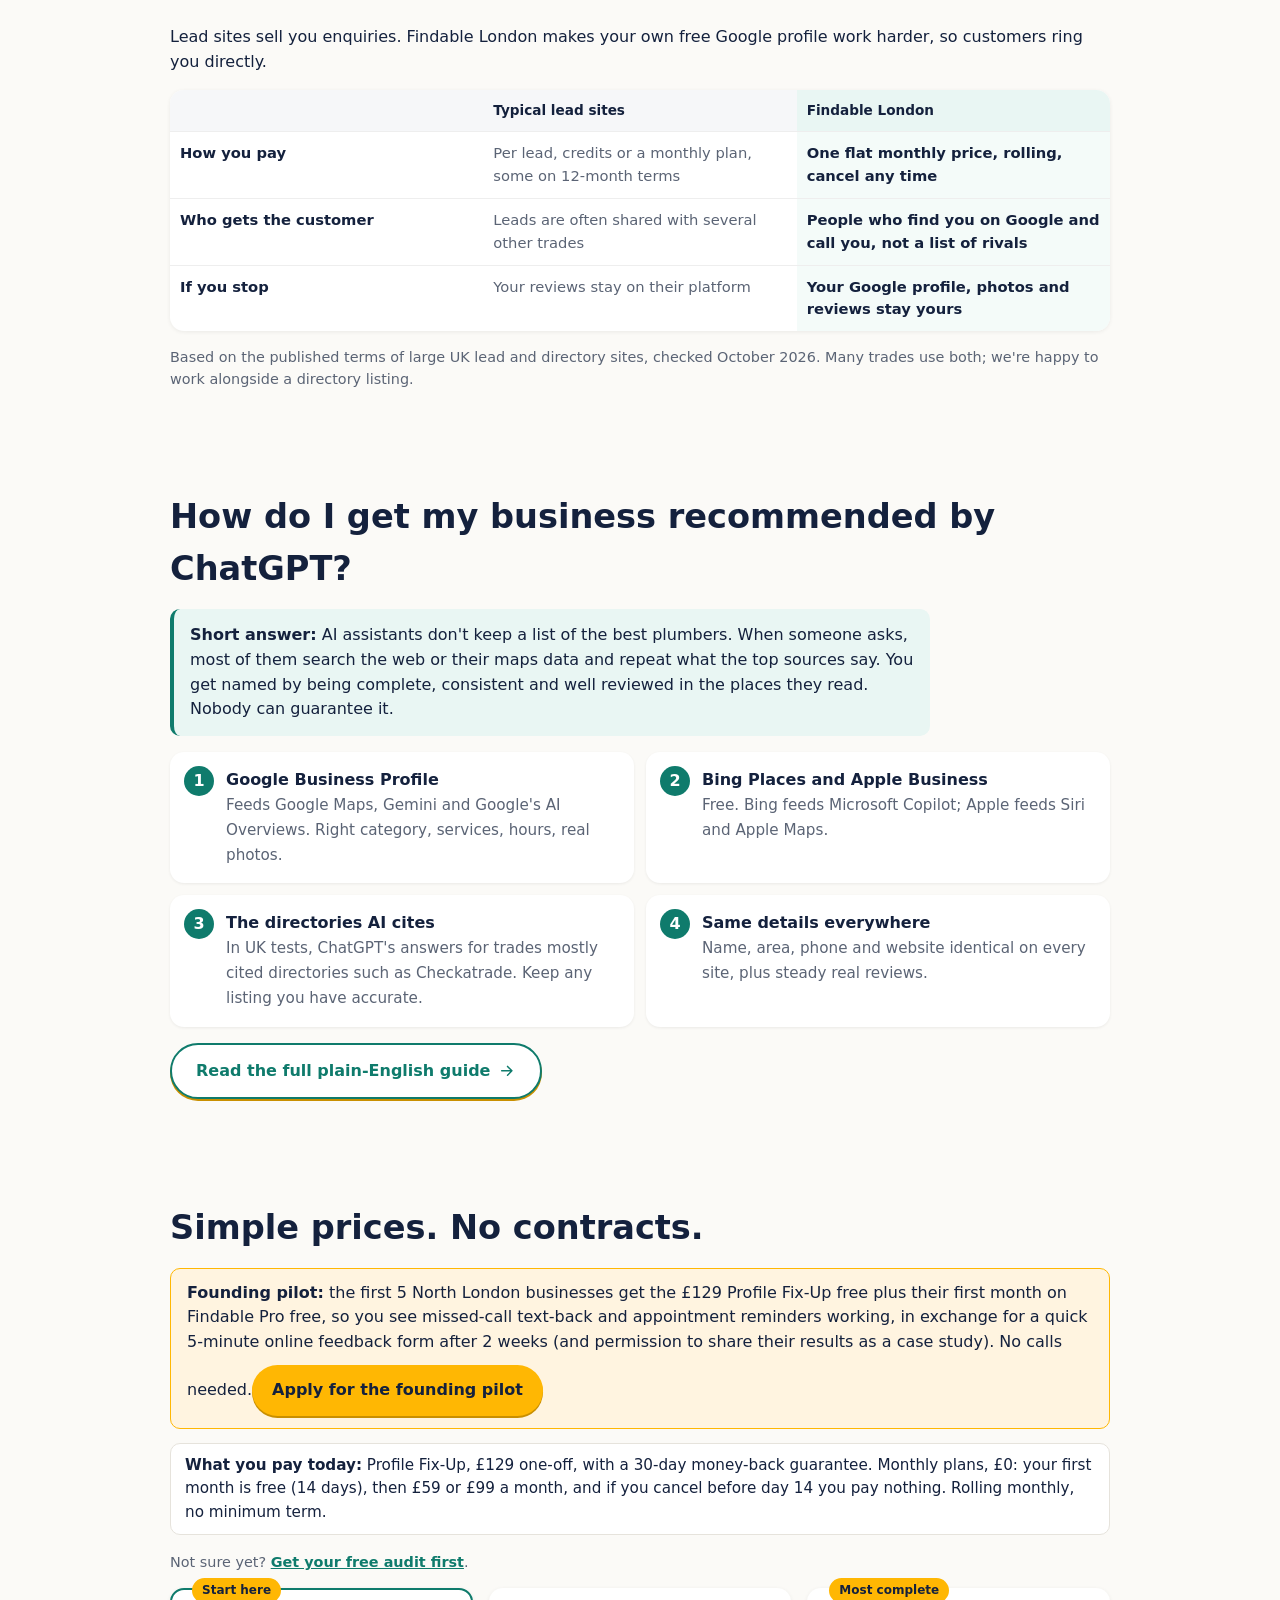
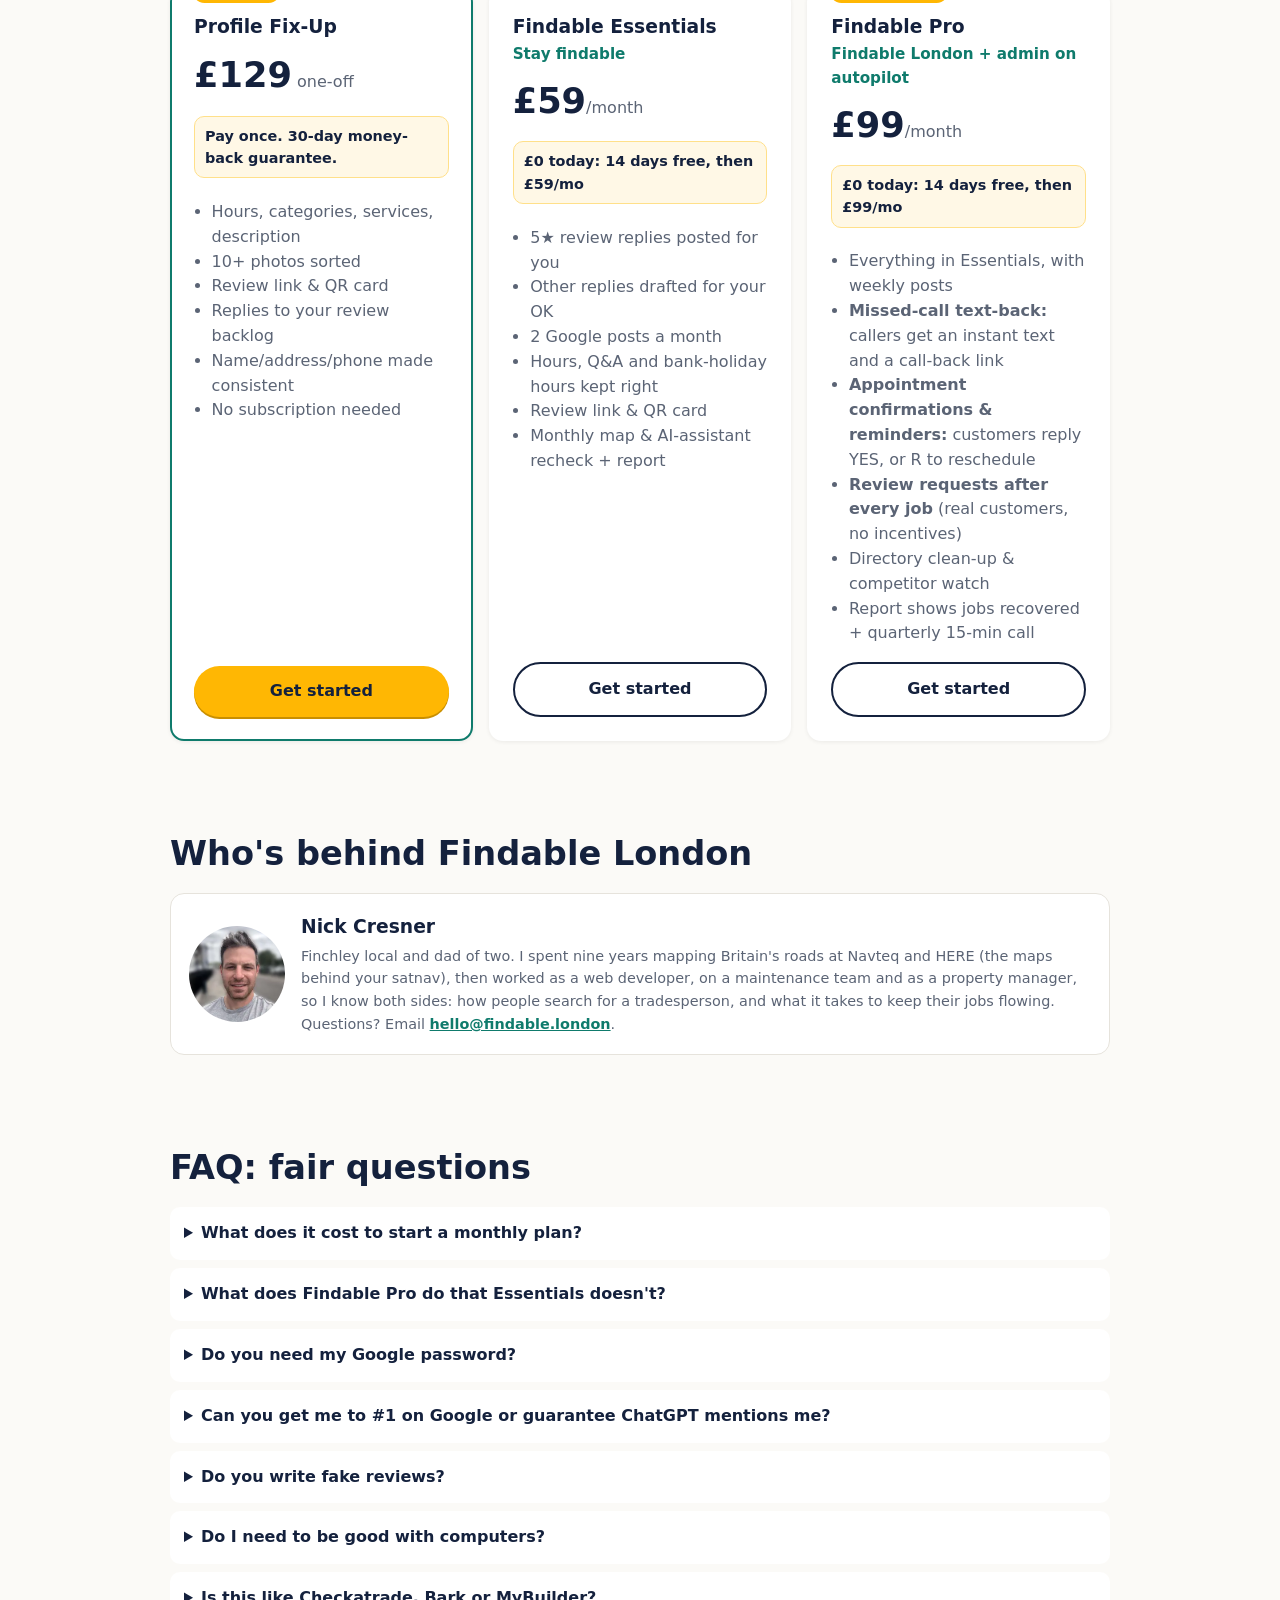
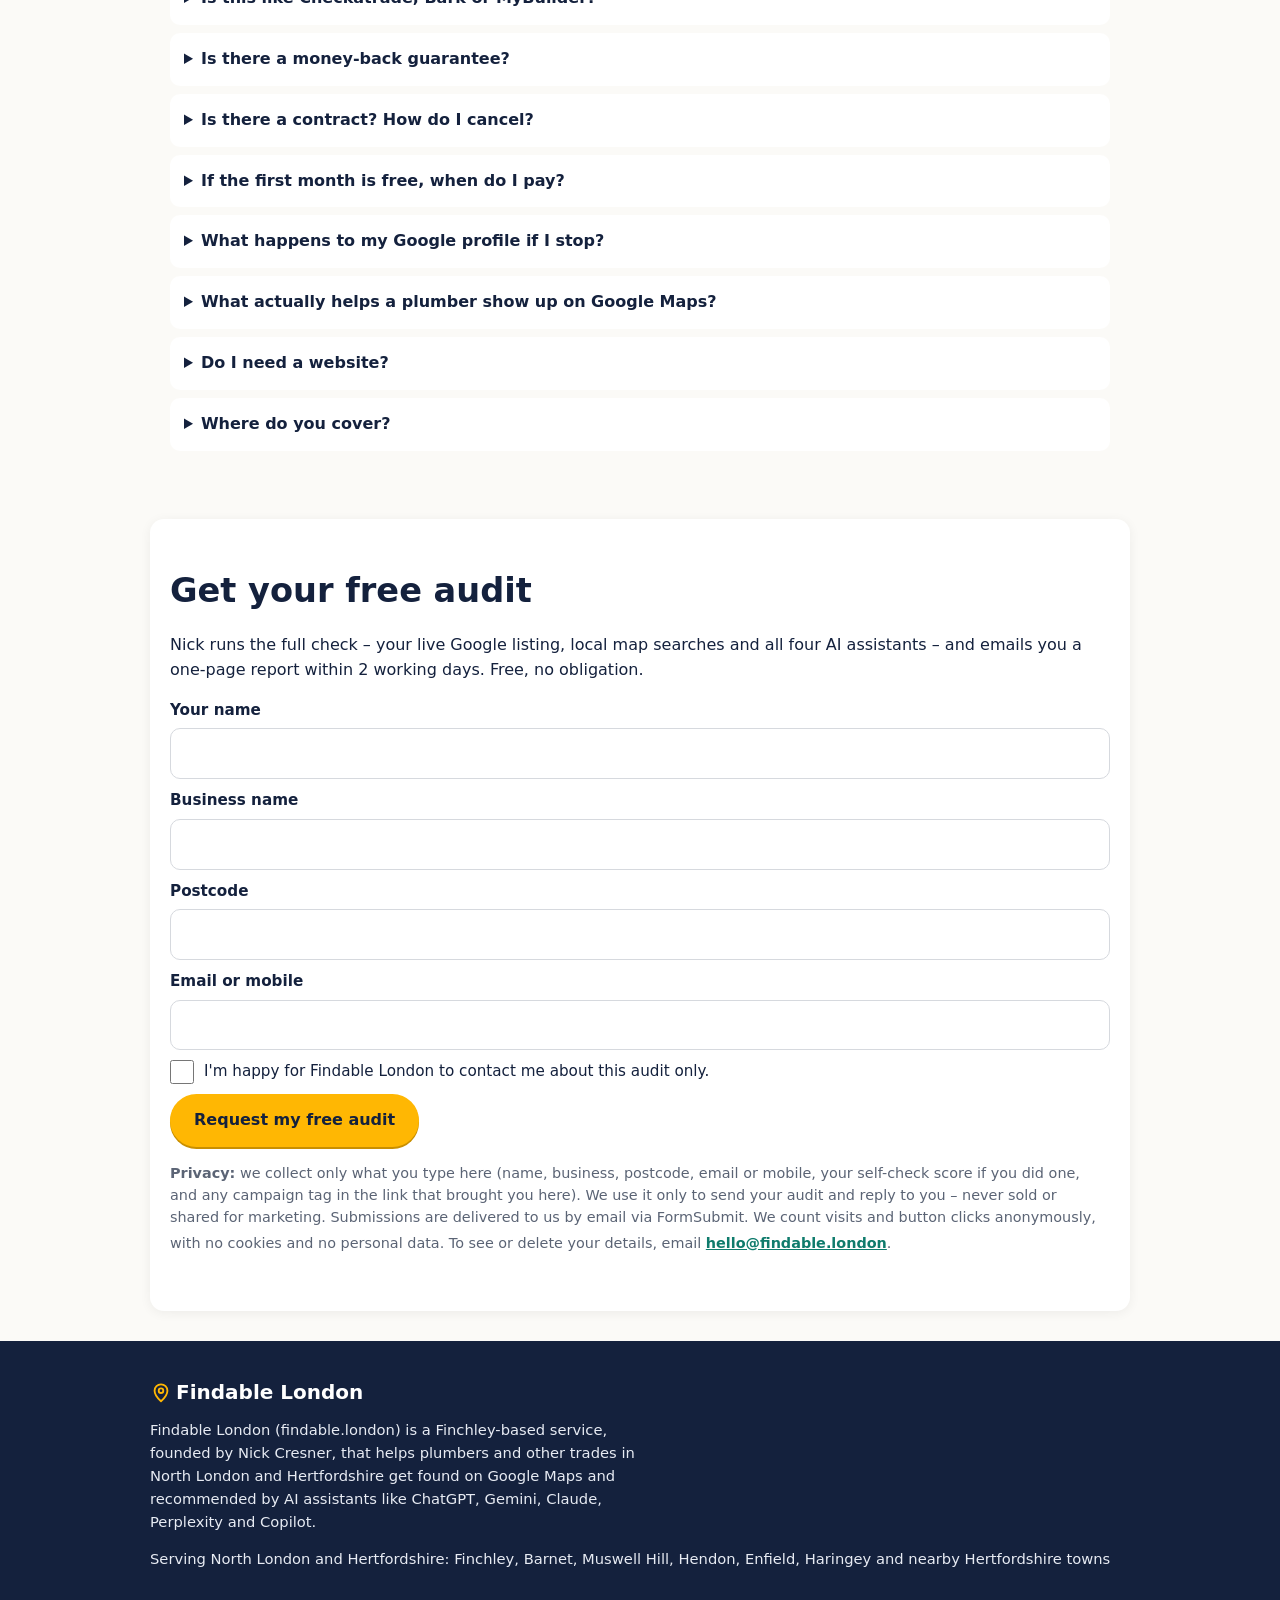
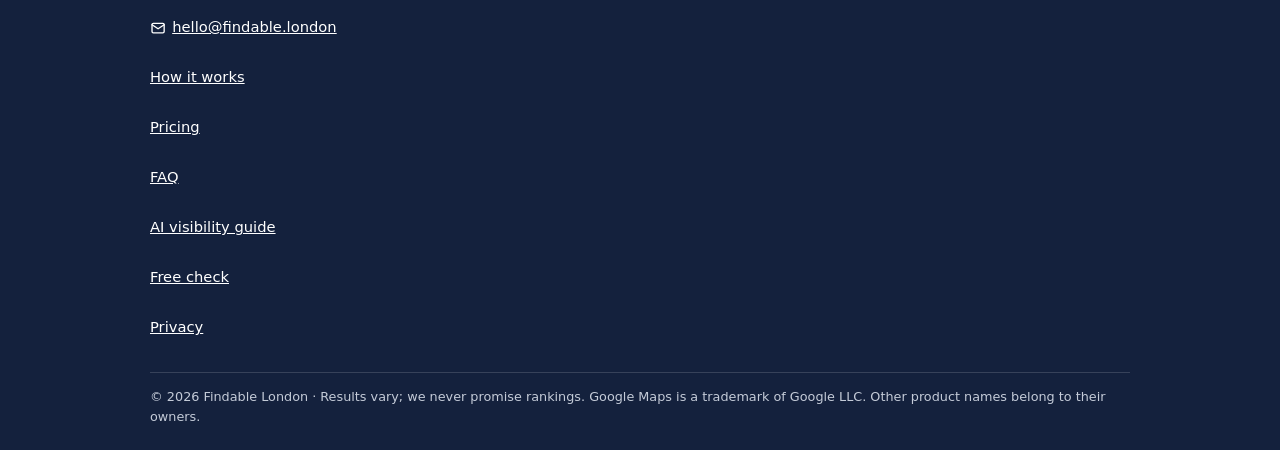
==== commit a8c14ad6: "Rebrand to Findable London (Nick approved 18 Oct): titles, OG/Twitter tags + og.png, header/footer l" ====
--- a/index.html
+++ b/index.html
@@ -3,24 +3,24 @@
 <head>
 <meta charset="utf-8">
 <meta name="viewport" content="width=device-width,initial-scale=1">
-<title>Findable – get found on Google Maps & AI assistants | North London plumbers</title>
-<meta name="description" content="Findable helps North London plumbers get found on Google Maps and recommended by ChatGPT, Gemini, Claude and Perplexity. Free 2-minute self-check.">
+<title>Findable London – get found on Google Maps & AI assistants | North London plumbers</title>
+<meta name="description" content="Findable London helps plumbers in North London and Hertfordshire get found on Google Maps and recommended by ChatGPT, Gemini, Claude and Perplexity.">
 <meta name="robots" content="index,follow">
 <link rel="canonical" href="https://findable.london/">
 <meta property="og:type" content="website">
-<meta property="og:site_name" content="Findable">
+<meta property="og:site_name" content="Findable London">
 <meta property="og:locale" content="en_GB">
 <meta property="og:url" content="https://findable.london/">
-<meta property="og:title" content="Findable – get found on Google Maps & AI assistants">
-<meta property="og:description" content="Free findability check for North London plumbers. Fix your Google Business Profile and show up in ChatGPT, Gemini, Claude, Perplexity and Copilot.">
+<meta property="og:title" content="Findable London – get found on Google Maps & AI assistants">
+<meta property="og:description" content="Free findability check for plumbers in North London and Hertfordshire. Fix your Google Business Profile and show up in ChatGPT, Gemini, Claude, Perplexity and Copilot.">
 <meta property="og:image" content="https://findable.london/og.png">
 <meta property="og:image:width" content="1200">
 <meta property="og:image:height" content="630">
-<meta property="og:image:alt" content="Findable – get found on Google Maps and AI assistants. For North London plumbers.">
+<meta property="og:image:alt" content="Findable London – get found on Google Maps and AI assistants. For plumbers in North London and Hertfordshire.">
 <meta name="twitter:card" content="summary_large_image">
 <meta name="twitter:image" content="https://findable.london/og.png">
-<meta name="twitter:title" content="Findable – get found on Google Maps & AI assistants">
-<meta name="twitter:description" content="Free findability check for North London plumbers. Google Maps + AI assistants.">
+<meta name="twitter:title" content="Findable London – get found on Google Maps & AI assistants">
+<meta name="twitter:description" content="Free findability check for plumbers in North London and Hertfordshire. Google Maps + AI assistants.">
 <link rel="icon" href="/favicon.svg" type="image/svg+xml">
 <link rel="stylesheet" href="styles.css">
 <script type="application/ld+json">
@@ -28,15 +28,23 @@
   "@context": "https://schema.org",
   "@type": "ProfessionalService",
   "@id": "https://findable.london/#org",
-  "name": "Findable",
-  "alternateName": "Findable London",
+  "name": "Findable London",
+  "alternateName": "Findable",
   "url": "https://findable.london/",
   "logo": "https://findable.london/favicon.svg",
   "image": "https://findable.london/og.png",
   "email": "hello@findable.london",
-  "description": "Findable (findable.london) is a Finchley-based service, founded by Nick Cresner, that helps plumbers and other trades in North London get found on Google Maps and recommended by AI assistants like ChatGPT, Gemini, Claude, Perplexity and Copilot.",
-  "disambiguatingDescription": "The North London Findable at findable.london, run by Nick Cresner. Not affiliated with other businesses that use the name Findable.",
+  "description": "Findable London (findable.london) is a Finchley-based service, founded by Nick Cresner, that helps plumbers and other trades in North London and Hertfordshire get found on Google Maps and recommended by AI assistants like ChatGPT, Gemini, Claude, Perplexity and Copilot.",
+  "disambiguatingDescription": "Findable London is the North London and Hertfordshire business at findable.london, run by Nick Cresner. Not affiliated with other businesses that use the name Findable.",
   "areaServed": [
+    {
+      "@type": "AdministrativeArea",
+      "name": "Hertfordshire",
+      "containedInPlace": {
+        "@type": "Country",
+        "name": "England"
+      }
+    },
     {
       "@type": "AdministrativeArea",
       "name": "North London",
@@ -179,7 +187,7 @@
   "@type": "WebSite",
   "@id": "https://findable.london/#website",
   "url": "https://findable.london/",
-  "name": "Findable",
+  "name": "Findable London",
   "inLanguage": "en-GB",
   "publisher": {
     "@id": "https://findable.london/#org"
@@ -300,7 +308,7 @@
       "name": "Where do you cover?",
       "acceptedAnswer": {
         "@type": "Answer",
-        "text": "Starting with N2, N3, N12, EN4, EN5 and NW7, and the rest of North London."
+        "text": "Starting with N2, N3, N12, EN4, EN5 and NW7, then the rest of North London and Hertfordshire."
       }
     }
   ]
@@ -322,7 +330,7 @@
 </svg>
 <header class="nav">
   <div class="nav-in">
-    <a class="logo" href="#top"><svg class="ic" aria-hidden="true"><use href="#i-pin"/></svg>Findable</a>
+    <a class="logo" href="#top"><svg class="ic" aria-hidden="true"><use href="#i-pin"/></svg>Findable London</a>
     <nav aria-label="Main"><a href="#how">How it works</a><a href="#compare">vs lead sites</a><a href="#ai">AI answers</a><a href="#pricing">Pricing</a><a href="#faq">FAQ</a></nav>
     <a class="btn btn-sm" href="#check">Free check</a>
   </div>
@@ -331,7 +339,7 @@
 <main id="top">
 <section class="hero">
   <div class="hero-copy">
-    <p class="eyebrow">For <span data-t="plumbers">plumbers</span> in Finchley, Barnet &amp; North London</p>
+    <p class="eyebrow">For <span data-t="plumbers">plumbers</span> in Finchley, Barnet, North London &amp; Herts</p>
     <h1>When someone needs <span data-t="a plumber">a plumber</span>, <span class="hl">are you the one they find?</span></h1>
     <p class="lead">More customers now ask Google Maps <em>and</em> AI assistants like ChatGPT “who's a good <span data-t="plumber">plumber</span> near me?”. We sort your Google profile and your AI visibility so the phone rings for you, not the next name on the list.</p>
     <p class="offer" id="heroOffer"><b>Profile Fix-Up, £129 one-off.</b> We sort your hours, categories, services, photos, review link and review backlog, and you approve every change. 30-day money-back guarantee.</p>
@@ -389,10 +397,10 @@
 
 <section id="compare" class="compare reveal">
   <h2>Not another lead site</h2>
-  <p>Lead sites sell you enquiries. Findable makes your own free Google profile work harder, so customers ring you directly.</p>
+  <p>Lead sites sell you enquiries. Findable London makes your own free Google profile work harder, so customers ring you directly.</p>
   <div class="cmp-wrap"><table class="cmp">
-    <caption class="sr">Lead sites compared with Findable</caption>
-    <thead><tr><th scope="col"></th><th scope="col">Typical lead sites</th><th scope="col">Findable</th></tr></thead>
+    <caption class="sr">Lead sites compared with Findable London</caption>
+    <thead><tr><th scope="col"></th><th scope="col">Typical lead sites</th><th scope="col">Findable London</th></tr></thead>
     <tbody>
       <tr><th scope="row">How you pay</th><td>Per lead, credits or a monthly plan, some on 12-month terms</td><td>One flat monthly price, rolling, cancel any time</td></tr>
       <tr><th scope="row">Who gets the customer</th><td>Leads are often shared with several other trades</td><td>People who find you on Google and call you, not a list of rivals</td></tr>
@@ -422,13 +430,13 @@
   <div class="plans">
     <div class="plan feat" id="plan-fixup"><span class="tag">Start here</span><h3>Profile Fix-Up</h3><p class="price">£129<span> one-off</span></p><p class="start">Pay once. 30-day money-back guarantee.</p><ul><li>Hours, categories, services, description</li><li>10+ photos sorted</li><li>Review link & QR card</li><li>Replies to your review backlog</li><li>Name/address/phone made consistent</li><li>No subscription needed</li></ul><a class="btn btn-block" data-track="stripe-fixup" href="https://buy.stripe.com/14A5kw1Hh7mtazC4xF1Jm00" rel="noopener" aria-label="Get started with Profile Fix-Up">Get started</a></div>
     <div class="plan" id="plan-essentials"><h3>Findable Essentials</h3><p class="sub">Stay findable</p><p class="price">£59<span>/month</span></p><p class="start">£0 today: 14 days free, then £59/mo</p><ul><li>5★ review replies posted for you</li><li>Other replies drafted for your OK</li><li>2 Google posts a month</li><li>Hours, Q&amp;A and bank-holiday hours kept right</li><li>Review link &amp; QR card</li><li>Monthly map &amp; AI-assistant recheck + report</li></ul><a class="btn btn-block" data-track="stripe-essentials" href="https://buy.stripe.com/7sYbIUdpZbCJazC2px1Jm01" rel="noopener" aria-label="Get started with Findable Essentials">Get started</a></div>
-    <div class="plan" id="plan-pro"><span class="tag">Most complete</span><h3>Findable Pro</h3><p class="sub">Findable + admin on autopilot</p><p class="price">£99<span>/month</span></p><p class="start">£0 today: 14 days free, then £99/mo</p><ul><li>Everything in Essentials, with weekly posts</li><li><b>Missed-call text-back:</b> callers get an instant text and a call-back link</li><li><b>Appointment confirmations &amp; reminders:</b> customers reply YES, or R to reschedule</li><li><b>Review requests after every job</b> (real customers, no incentives)</li><li>Directory clean-up &amp; competitor watch</li><li>Report shows jobs recovered + quarterly 15-min call</li></ul><a class="btn btn-block" data-track="stripe-pro" href="https://buy.stripe.com/8x23co71BbCJ37a8NV1Jm02" rel="noopener" aria-label="Get started with Findable Pro">Get started</a></div>
+    <div class="plan" id="plan-pro"><span class="tag">Most complete</span><h3>Findable Pro</h3><p class="sub">Findable London + admin on autopilot</p><p class="price">£99<span>/month</span></p><p class="start">£0 today: 14 days free, then £99/mo</p><ul><li>Everything in Essentials, with weekly posts</li><li><b>Missed-call text-back:</b> callers get an instant text and a call-back link</li><li><b>Appointment confirmations &amp; reminders:</b> customers reply YES, or R to reschedule</li><li><b>Review requests after every job</b> (real customers, no incentives)</li><li>Directory clean-up &amp; competitor watch</li><li>Report shows jobs recovered + quarterly 15-min call</li></ul><a class="btn btn-block" data-track="stripe-pro" href="https://buy.stripe.com/8x23co71BbCJ37a8NV1Jm02" rel="noopener" aria-label="Get started with Findable Pro">Get started</a></div>
   </div>
 </section>
 
 <section id="founder" class="founder">
-  <h2>Who's behind Findable</h2>
-  <div class="founder-in"><img src="nick.webp" alt="Nick Cresner, founder of Findable" width="96" height="96" loading="lazy" decoding="async"><div><h3>Nick Cresner</h3><p class="small">Finchley local and dad of two. I spent nine years mapping Britain's roads at Navteq and HERE (the maps behind your satnav), then worked as a web developer, on a maintenance team and as a property manager, so I know both sides: how people search for a tradesperson, and what it takes to keep their jobs flowing. Questions? Email <a href="mailto:hello@findable.london" class="inl">hello@findable.london</a>.</p></div></div>
+  <h2>Who's behind Findable London</h2>
+  <div class="founder-in"><img src="nick.webp" alt="Nick Cresner, founder of Findable London" width="96" height="96" loading="lazy" decoding="async"><div><h3>Nick Cresner</h3><p class="small">Finchley local and dad of two. I spent nine years mapping Britain's roads at Navteq and HERE (the maps behind your satnav), then worked as a web developer, on a maintenance team and as a property manager, so I know both sides: how people search for a tradesperson, and what it takes to keep their jobs flowing. Questions? Email <a href="mailto:hello@findable.london" class="inl">hello@findable.london</a>.</p></div></div>
 </section>
 
 <section id="faq" class="faq">
@@ -446,13 +454,13 @@
   <details><summary>What happens to my Google profile if I stop?</summary><p>It stays yours. Your profile, photos, posts and reviews belong to your business. We were only ever a Manager, and we remove ourselves when you leave.</p></details>
   <details><summary>What actually helps a plumber show up on Google Maps?</summary><p>Google says local results are mainly based on relevance, distance and prominence. Distance is out of anyone's hands, so we work on the rest: the right main category, your services and areas written out, correct hours, real photos, and a steady flow of genuine reviews that you reply to.</p></details>
   <details><summary>Do I need a website?</summary><p>No. Most of the work happens on your Google profile. If you do have a website, we make sure its name, address and phone match your profile, because Google and AI assistants cross-check them.</p></details>
-  <details><summary>Where do you cover?</summary><p>Starting with N2, N3, N12, EN4, EN5 and NW7, and the rest of North London.</p></details>
+  <details><summary>Where do you cover?</summary><p>Starting with N2, N3, N12, EN4, EN5 and NW7, then the rest of North London and Hertfordshire.</p></details>
 </section>
 
 <section id="audit" class="audit">
   <h2>Get your free audit</h2>
   <p id="pilotNote" class="thanks" hidden>You're applying for the founding pilot: Profile Fix-Up and first month on Findable Pro free, in exchange for a quick 5-minute online feedback form after 2 weeks (and permission to share your results as a case study). Nothing to pay, no calls needed.</p>
-  <p id="snapNote" class="thanks" hidden>Got a Findable snapshot from Nick? Fill this in and you'll get the full version, including what the AI assistants say about you.</p>
+  <p id="snapNote" class="thanks" hidden>Got a Findable London snapshot from Nick? Fill this in and you'll get the full version, including what the AI assistants say about you.</p>
   <p>Nick runs the full check – your live Google listing, local map searches and all four AI assistants – and emails you a one-page report within 2 working days. Free, no obligation.</p>
   <form id="auditForm">
     <label>Your name<input name="name" required></label>
@@ -461,7 +469,7 @@
     <label>Email or mobile<input name="contact" required></label>
     <input type="hidden" name="offer" value="">
     <input type="text" name="_honey" tabindex="-1" autocomplete="off" aria-hidden="true" style="position:absolute;left:-9999px;width:1px;height:1px;opacity:0">
-    <label class="tick"><input type="checkbox" name="consent" required> I'm happy for Findable to contact me about this audit only.</label>
+    <label class="tick"><input type="checkbox" name="consent" required> I'm happy for Findable London to contact me about this audit only.</label>
     <button class="btn" type="submit">Request my free audit</button>
   </form>
   <p id="auditThanks" class="thanks" role="status" hidden></p>
@@ -471,10 +479,10 @@
 
 <footer class="foot">
   <div class="foot-in">
-    <div><a class="logo" href="#top"><svg class="ic" aria-hidden="true"><use href="#i-pin"/></svg>Findable</a><p class="entity">Findable (findable.london) is a Finchley-based service, founded by Nick Cresner, that helps plumbers and other trades in North London get found on Google Maps and recommended by AI assistants like ChatGPT, Gemini, Claude, Perplexity and Copilot.</p><p>Serving North London: Finchley, Barnet, Muswell Hill, Hendon, Enfield, Haringey</p></div>
+    <div><a class="logo" href="#top"><svg class="ic" aria-hidden="true"><use href="#i-pin"/></svg>Findable London</a><p class="entity">Findable London (findable.london) is a Finchley-based service, founded by Nick Cresner, that helps plumbers and other trades in North London and Hertfordshire get found on Google Maps and recommended by AI assistants like ChatGPT, Gemini, Claude, Perplexity and Copilot.</p><p>Serving North London and Hertfordshire: Finchley, Barnet, Muswell Hill, Hendon, Enfield, Haringey and nearby Hertfordshire towns</p></div>
     <div class="foot-links"><a href="mailto:hello@findable.london"><svg class="ic" aria-hidden="true"><use href="#i-mail"/></svg>hello@findable.london</a><a href="#how">How it works</a><a href="#pricing">Pricing</a><a href="#faq">FAQ</a><a href="/ai-visibility/">AI visibility guide</a><a href="#check">Free check</a><a href="#privacy">Privacy</a></div>
   </div>
-  <p class="fine">© 2026 Findable · Results vary; we never promise rankings. Google Maps is a trademark of Google LLC. Other product names belong to their owners.</p>
+  <p class="fine">© 2026 Findable London · Results vary; we never promise rankings. Google Maps is a trademark of Google LLC. Other product names belong to their owners.</p>
 </footer>
 <script src="app.js"></script>
 </body>
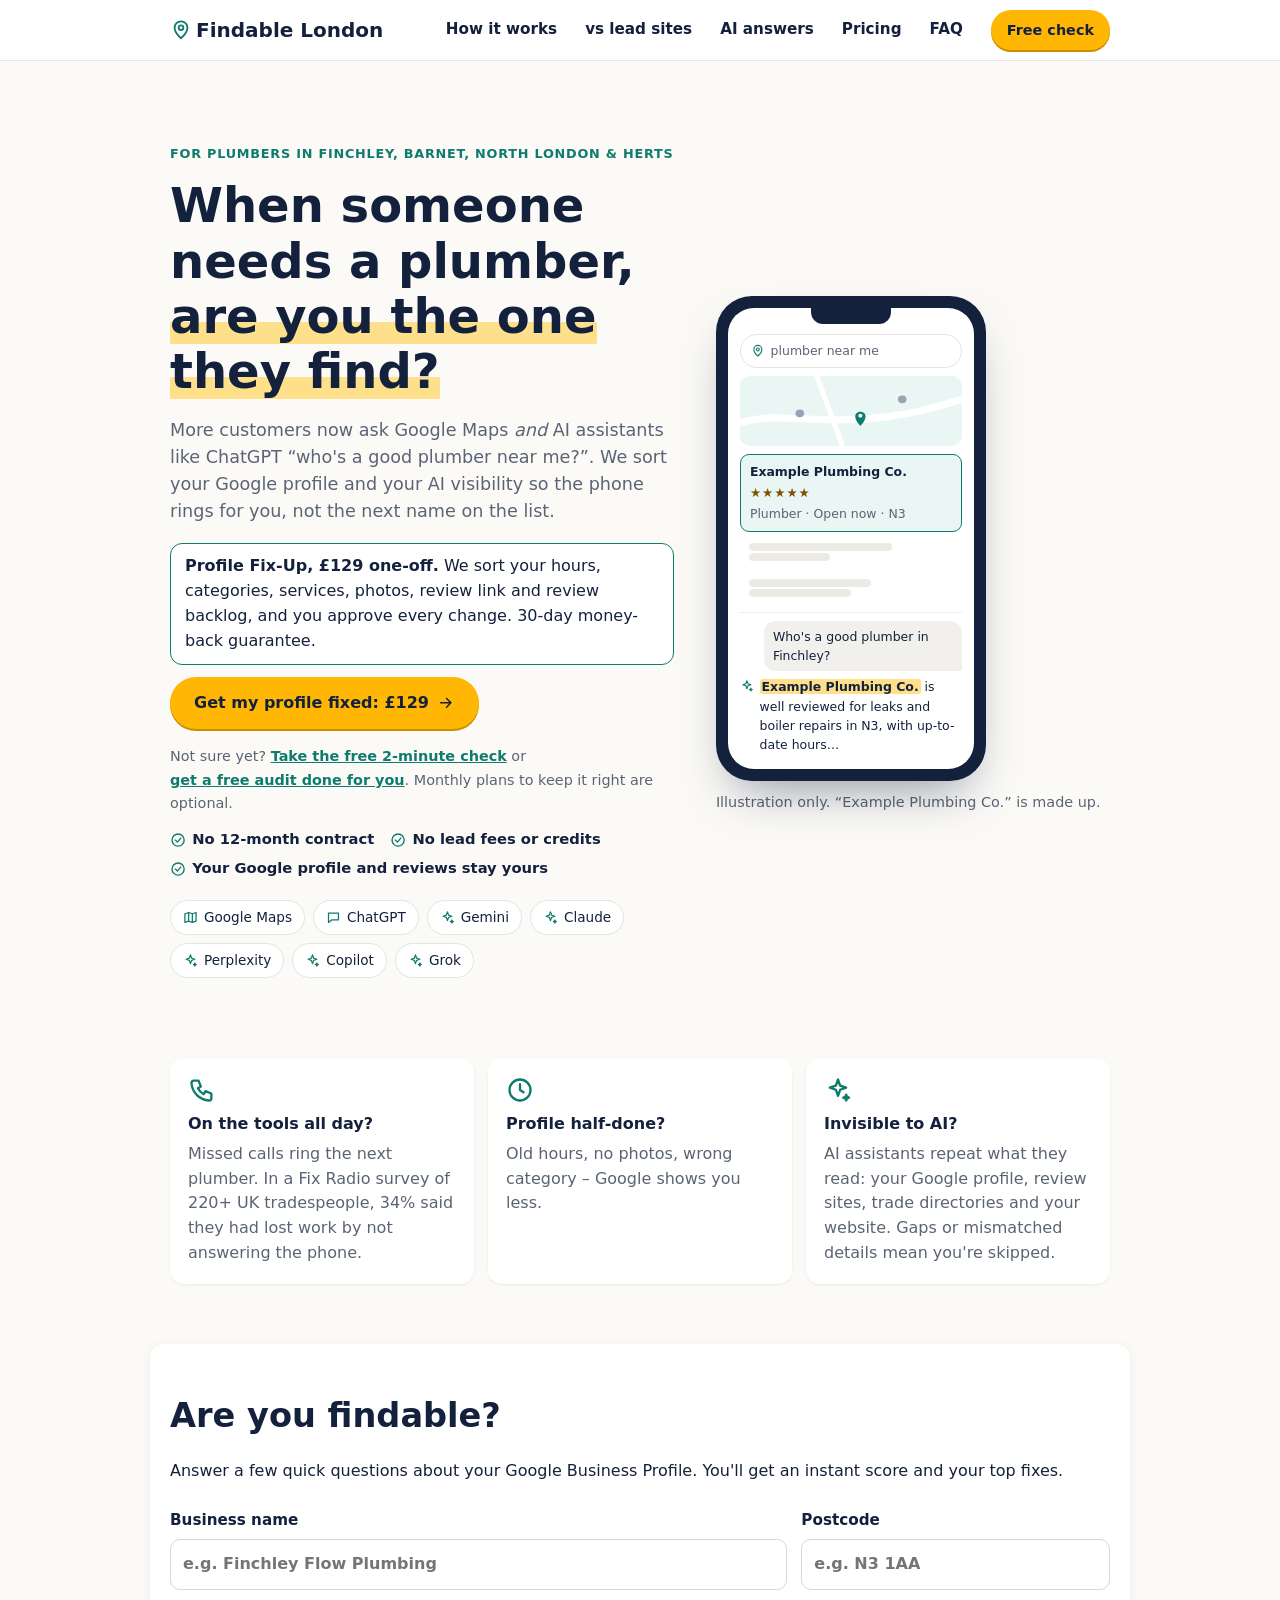
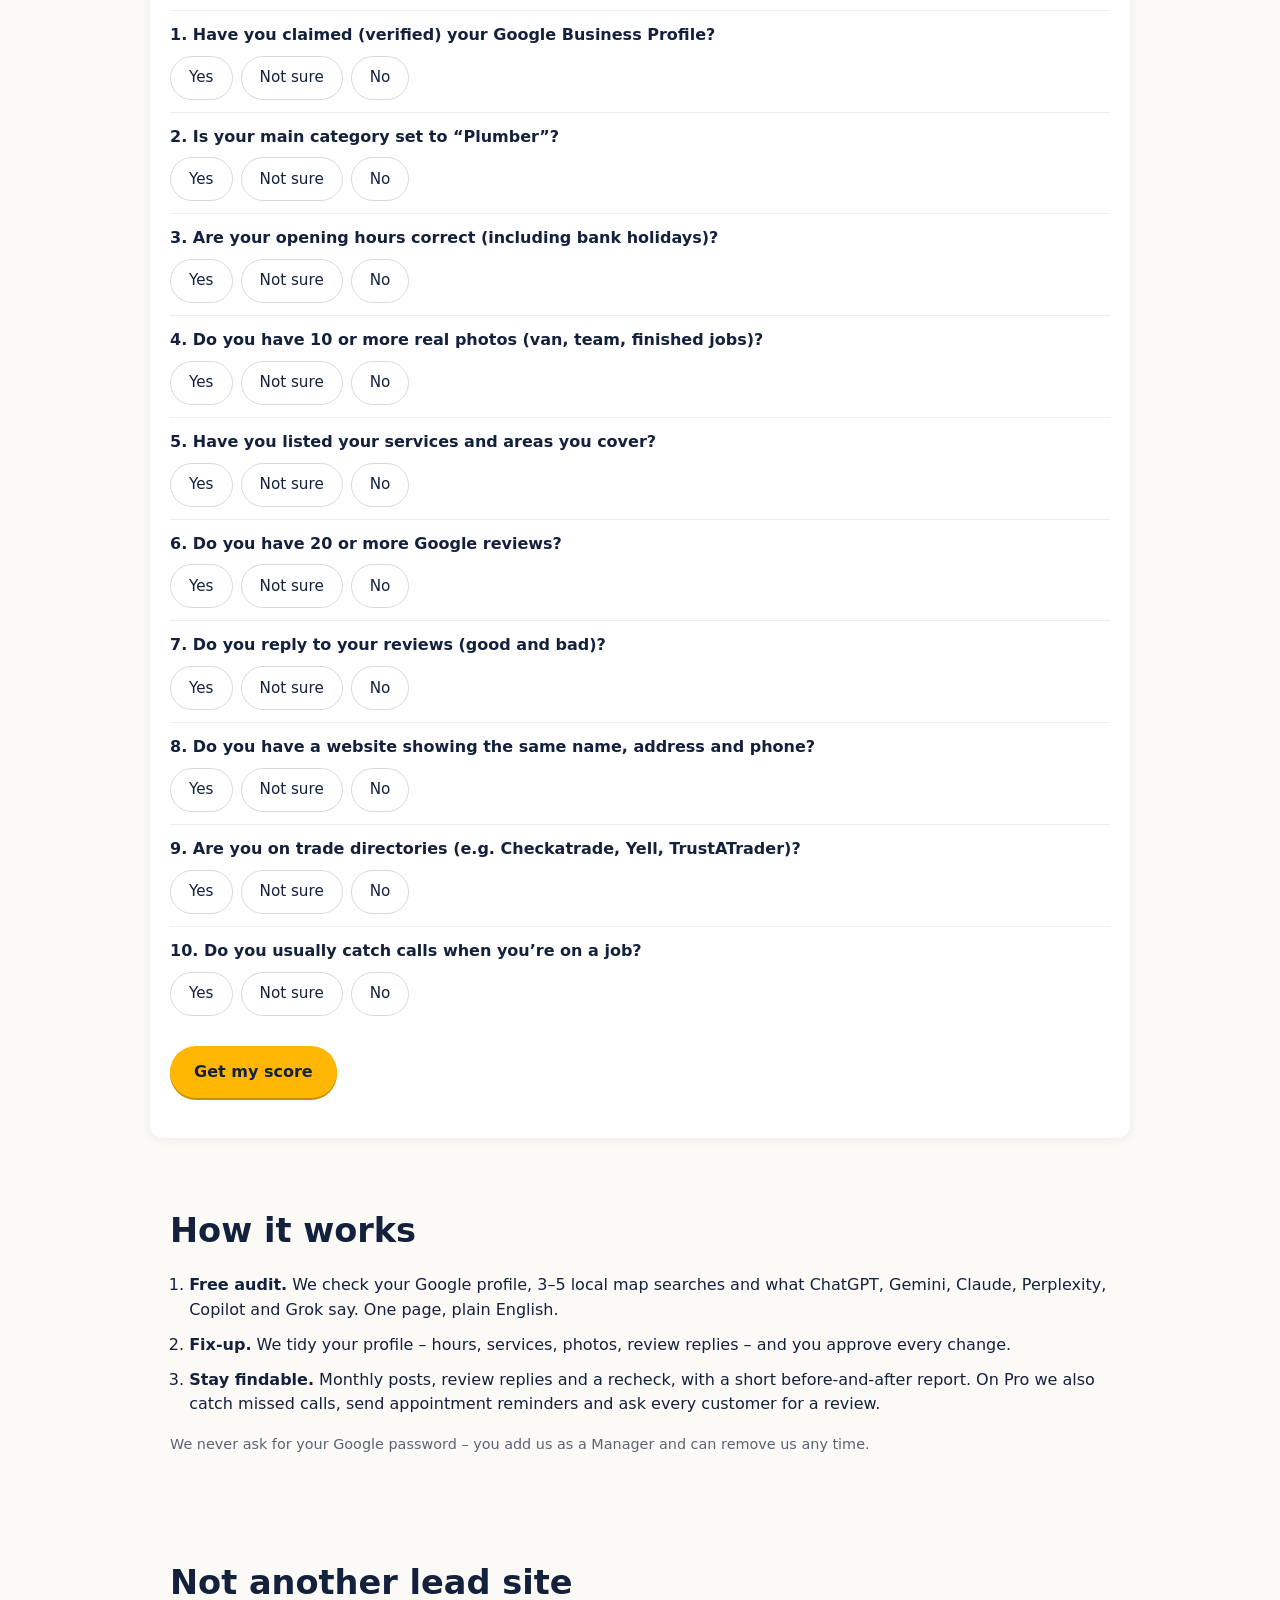
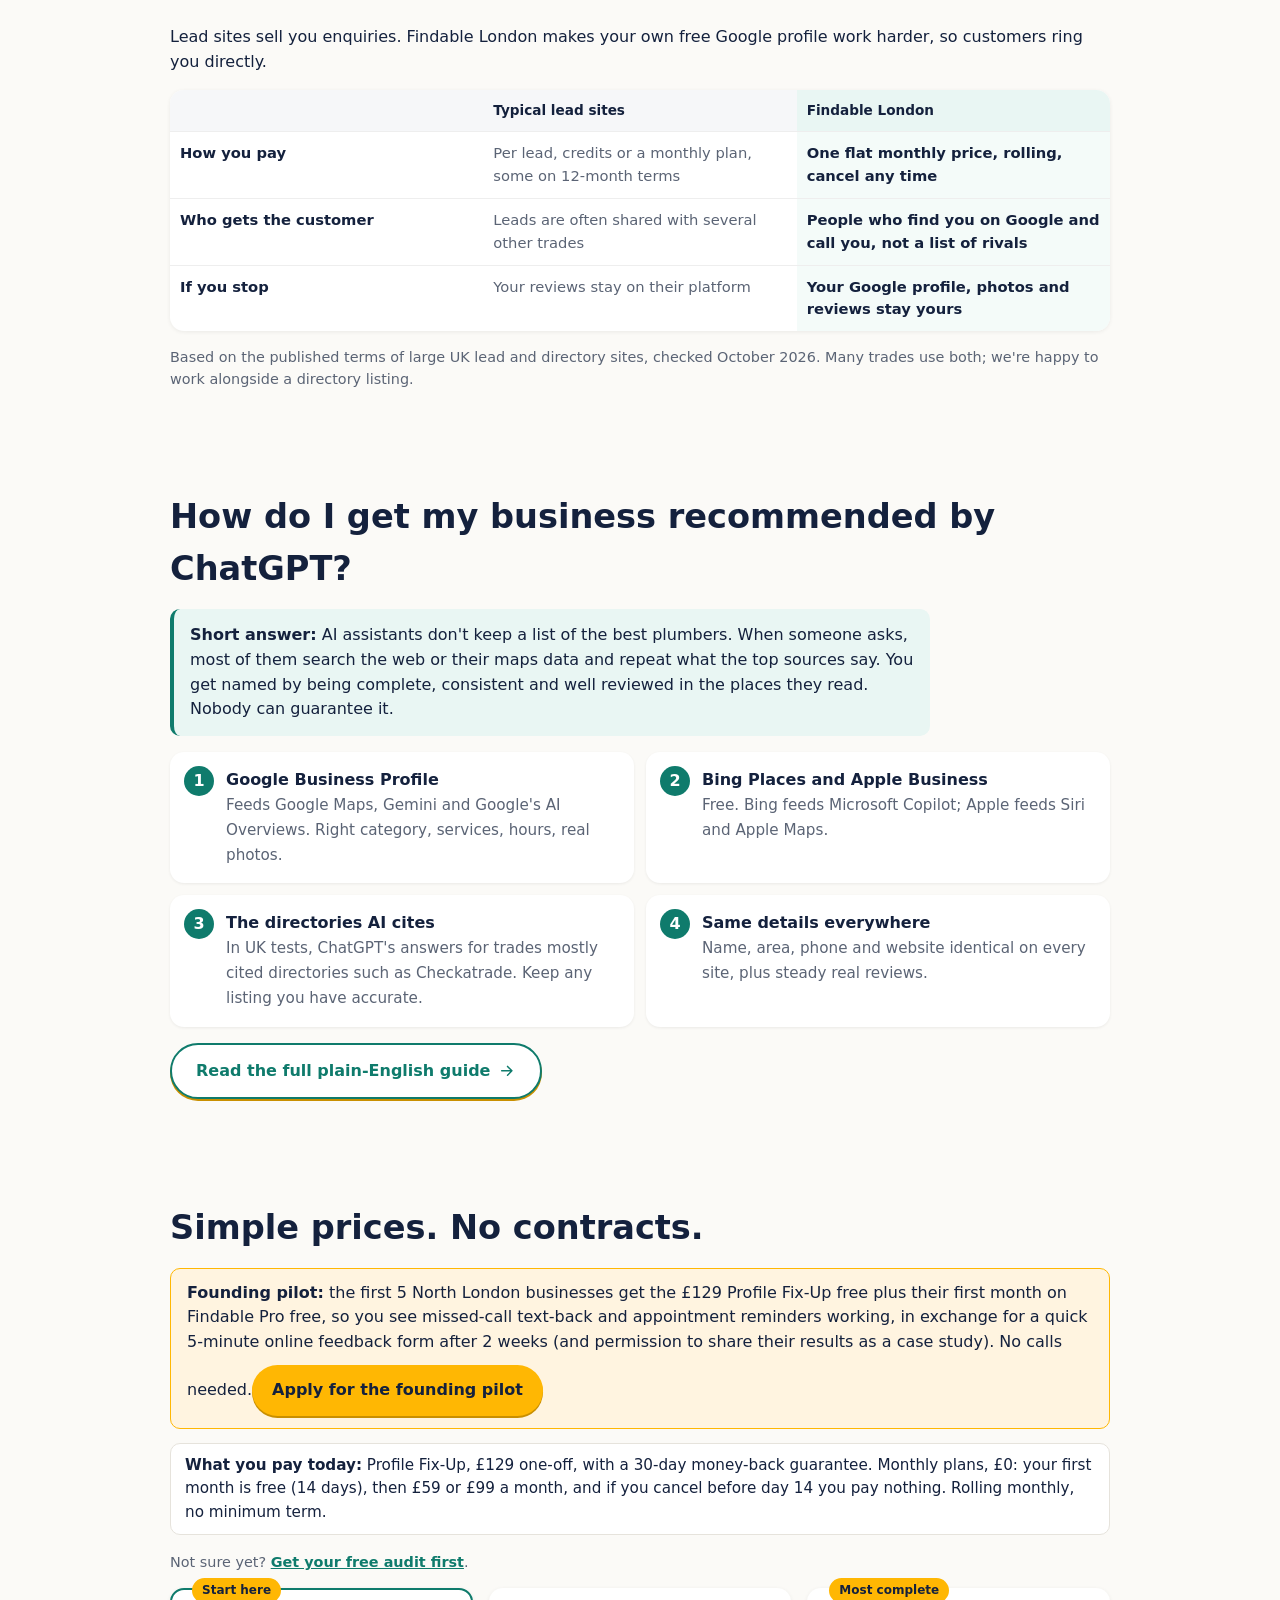
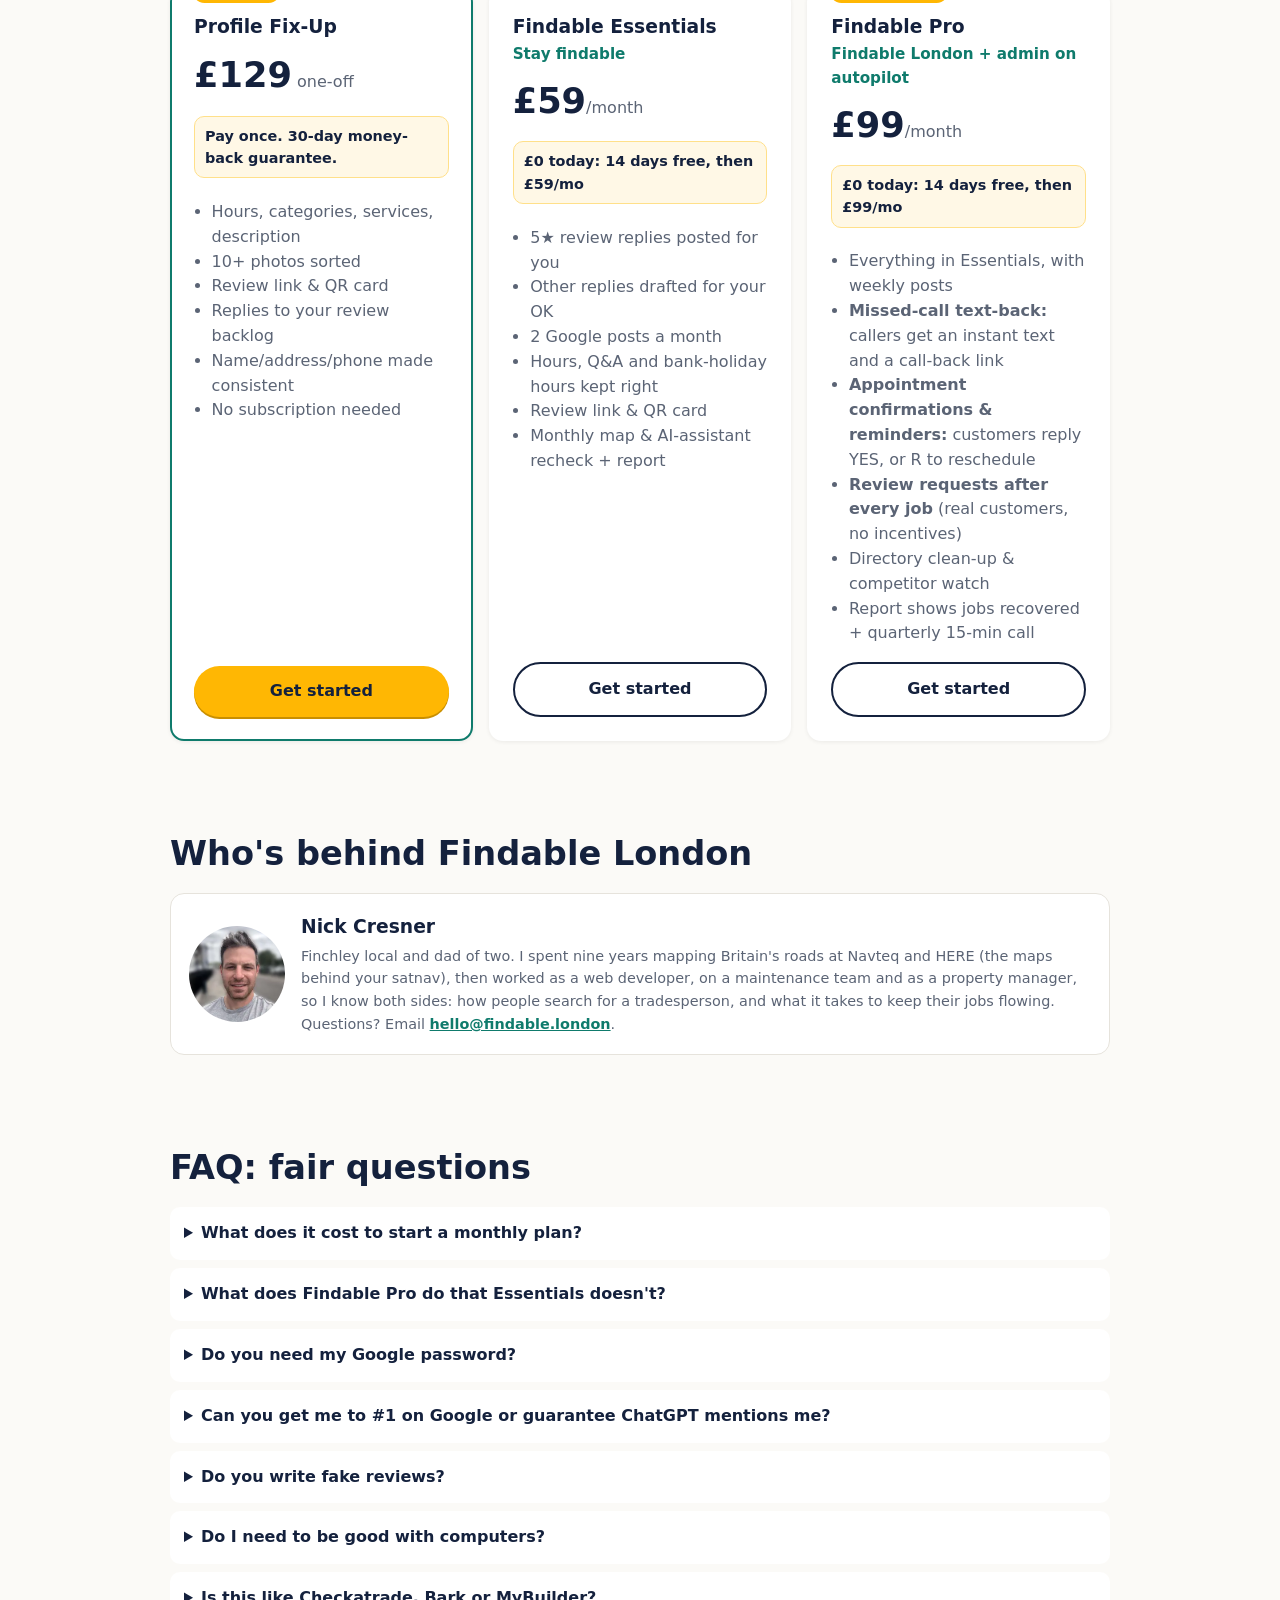
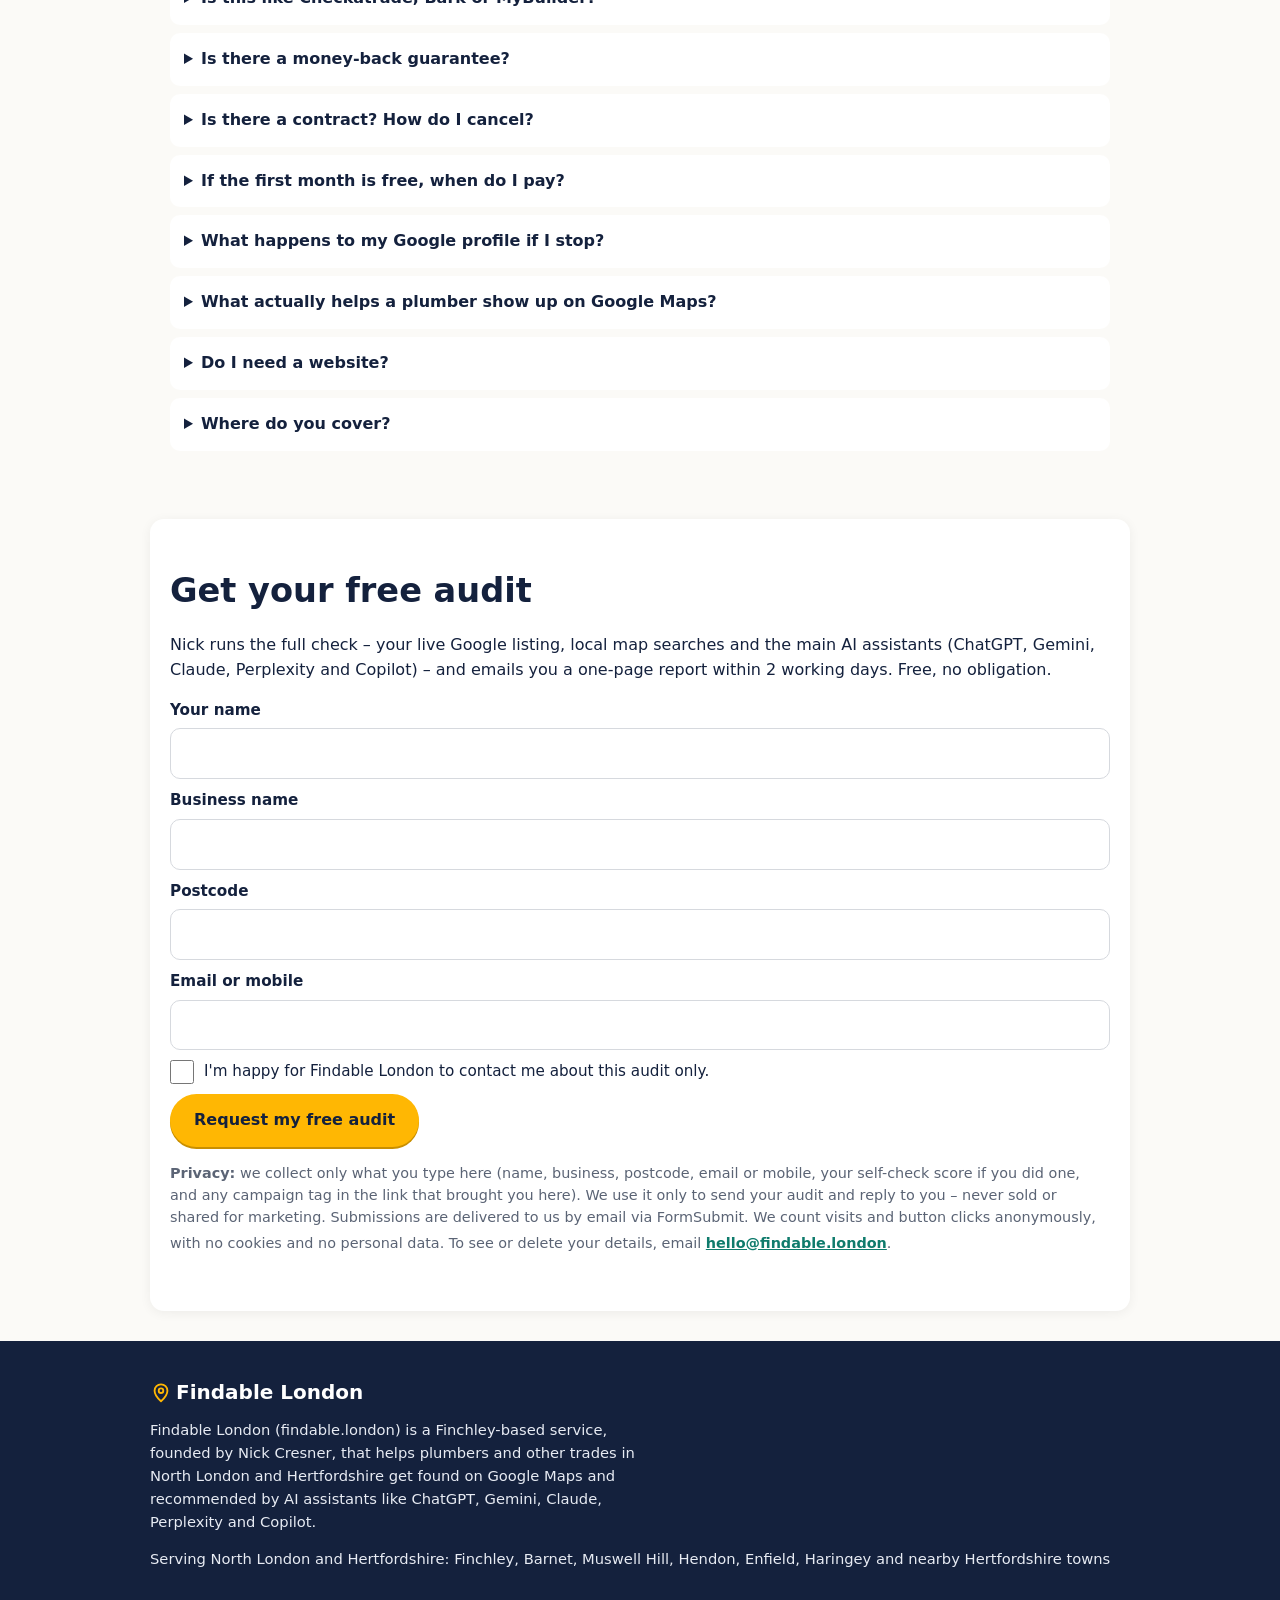
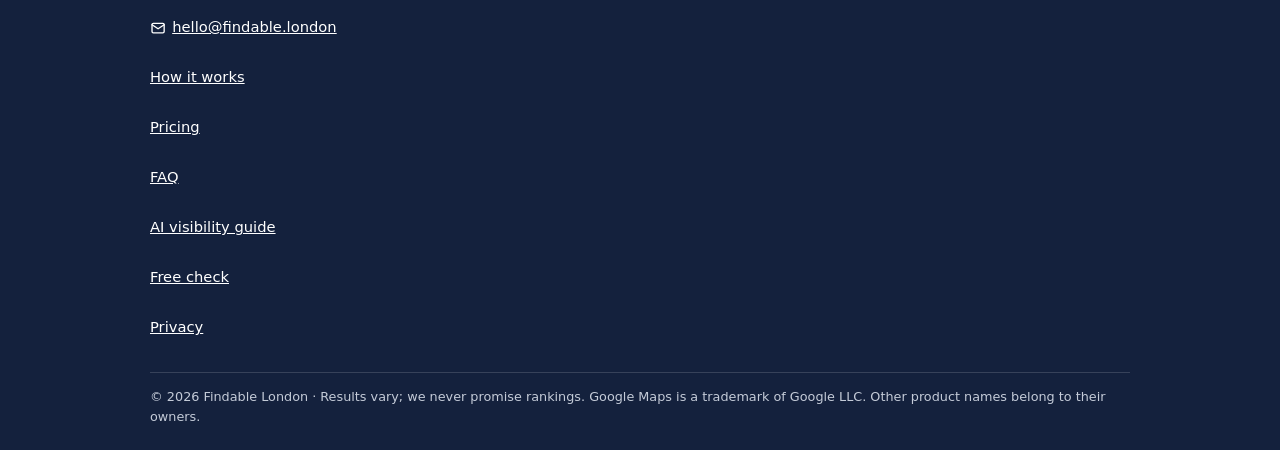
==== commit 2c31369c: "Fix AI assistant count in audit copy" ====
--- a/index.html
+++ b/index.html
@@ -461,7 +461,7 @@
   <h2>Get your free audit</h2>
   <p id="pilotNote" class="thanks" hidden>You're applying for the founding pilot: Profile Fix-Up and first month on Findable Pro free, in exchange for a quick 5-minute online feedback form after 2 weeks (and permission to share your results as a case study). Nothing to pay, no calls needed.</p>
   <p id="snapNote" class="thanks" hidden>Got a Findable London snapshot from Nick? Fill this in and you'll get the full version, including what the AI assistants say about you.</p>
-  <p>Nick runs the full check – your live Google listing, local map searches and all four AI assistants – and emails you a one-page report within 2 working days. Free, no obligation.</p>
+  <p>Nick runs the full check – your live Google listing, local map searches and the main AI assistants (ChatGPT, Gemini, Claude, Perplexity and Copilot) – and emails you a one-page report within 2 working days. Free, no obligation.</p>
   <form id="auditForm">
     <label>Your name<input name="name" required></label>
     <label>Business name<input name="business" required></label>
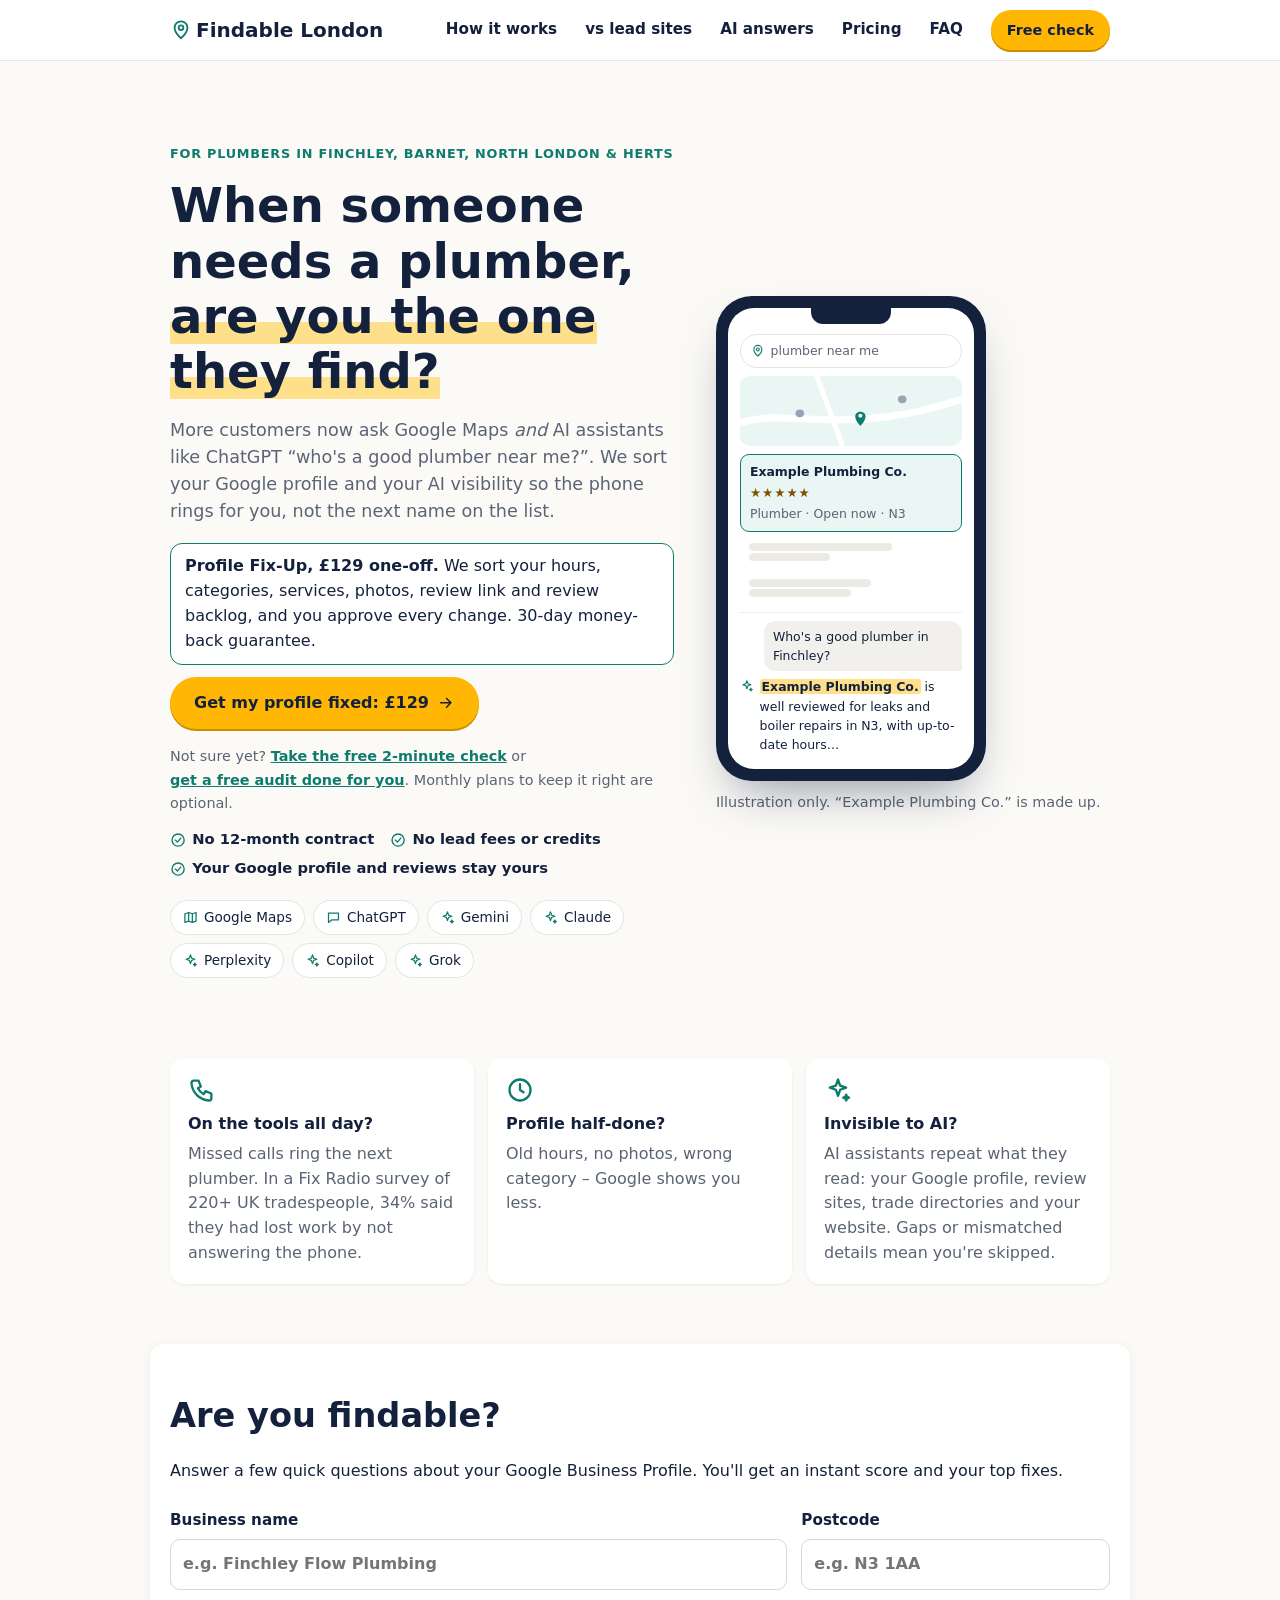
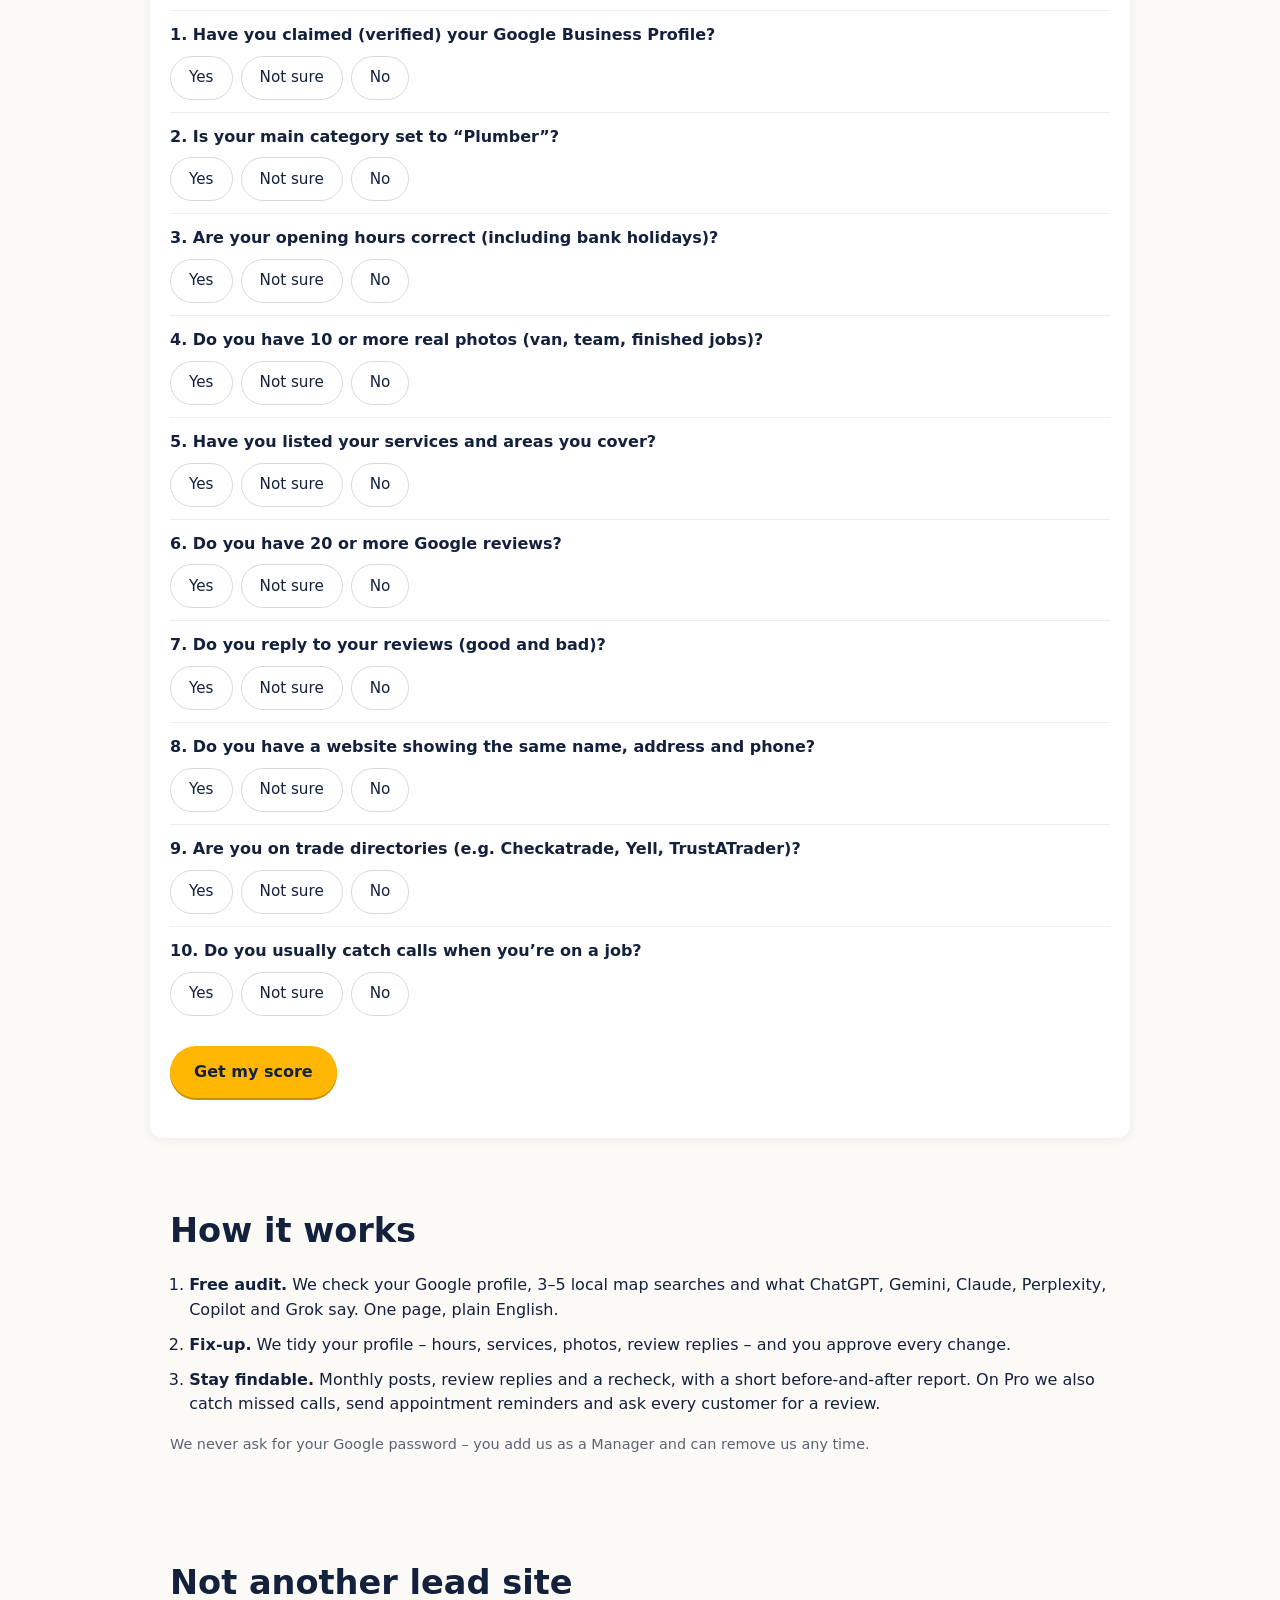
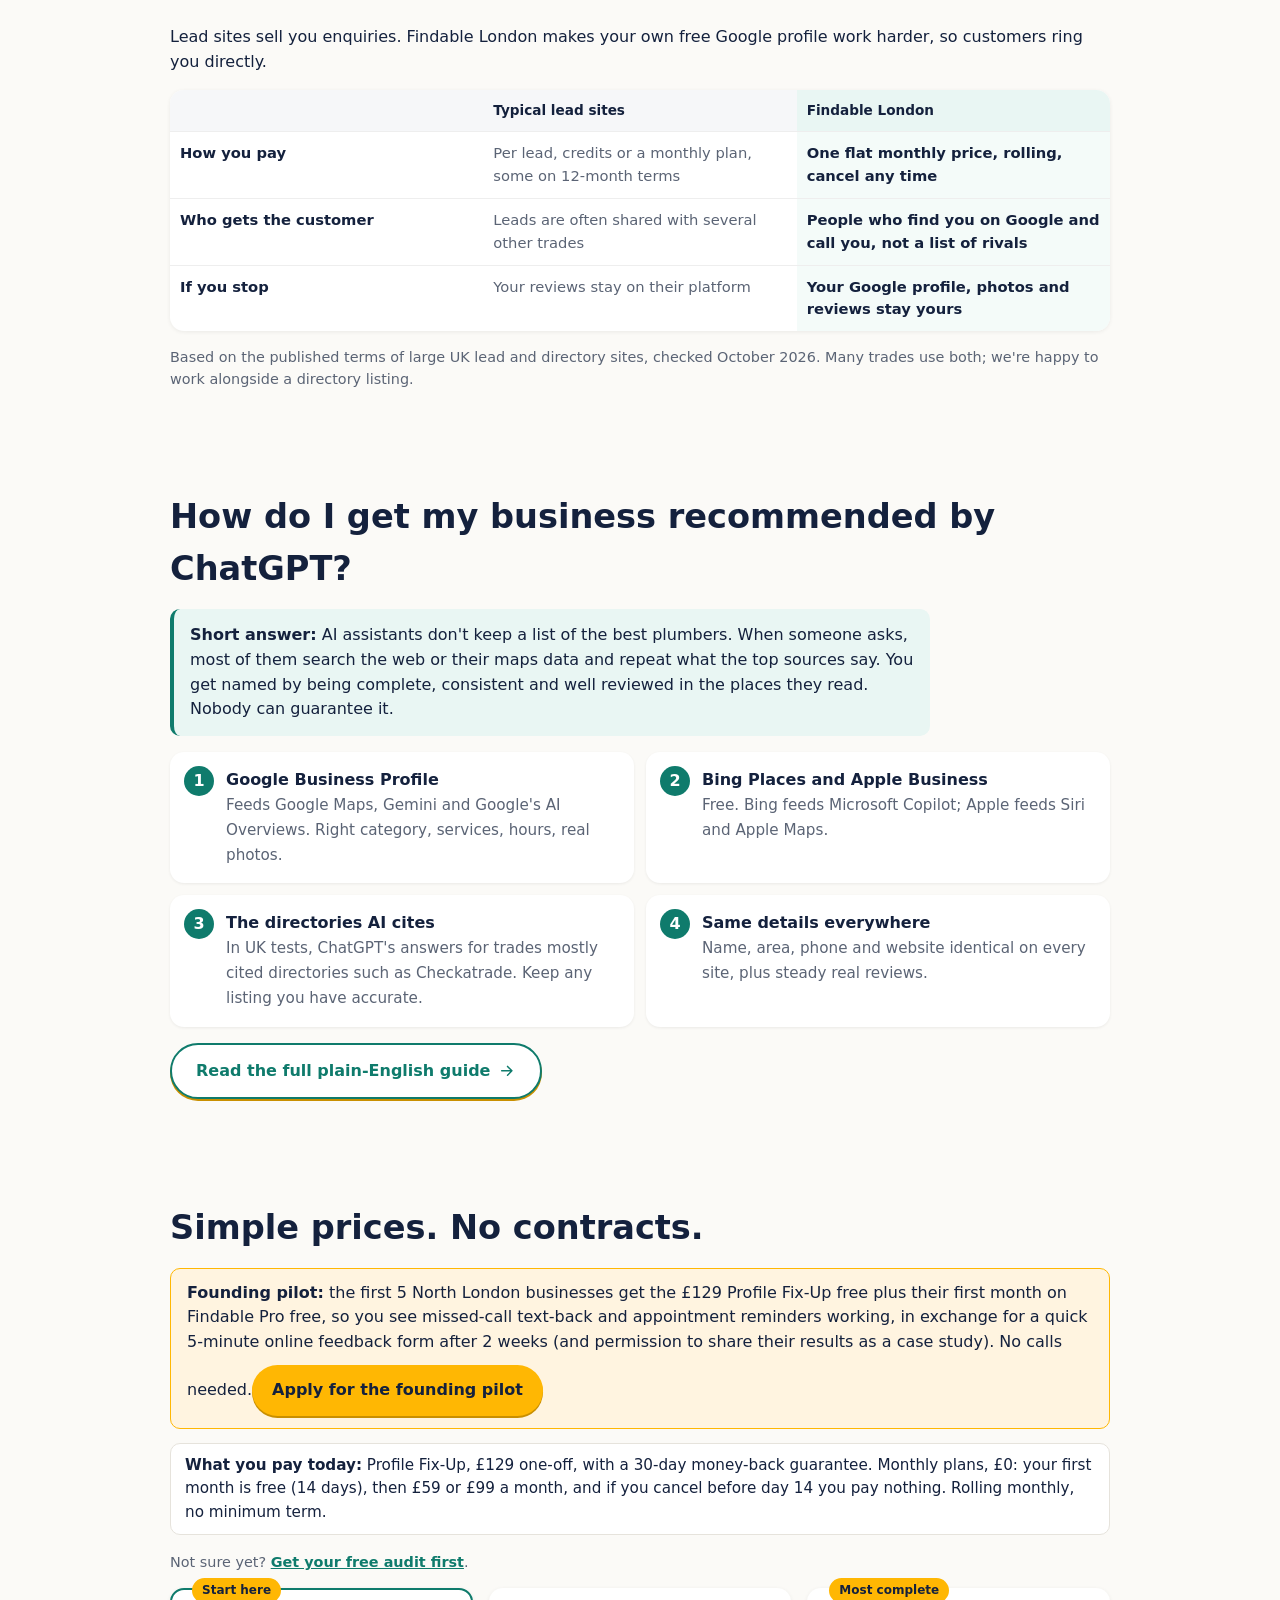
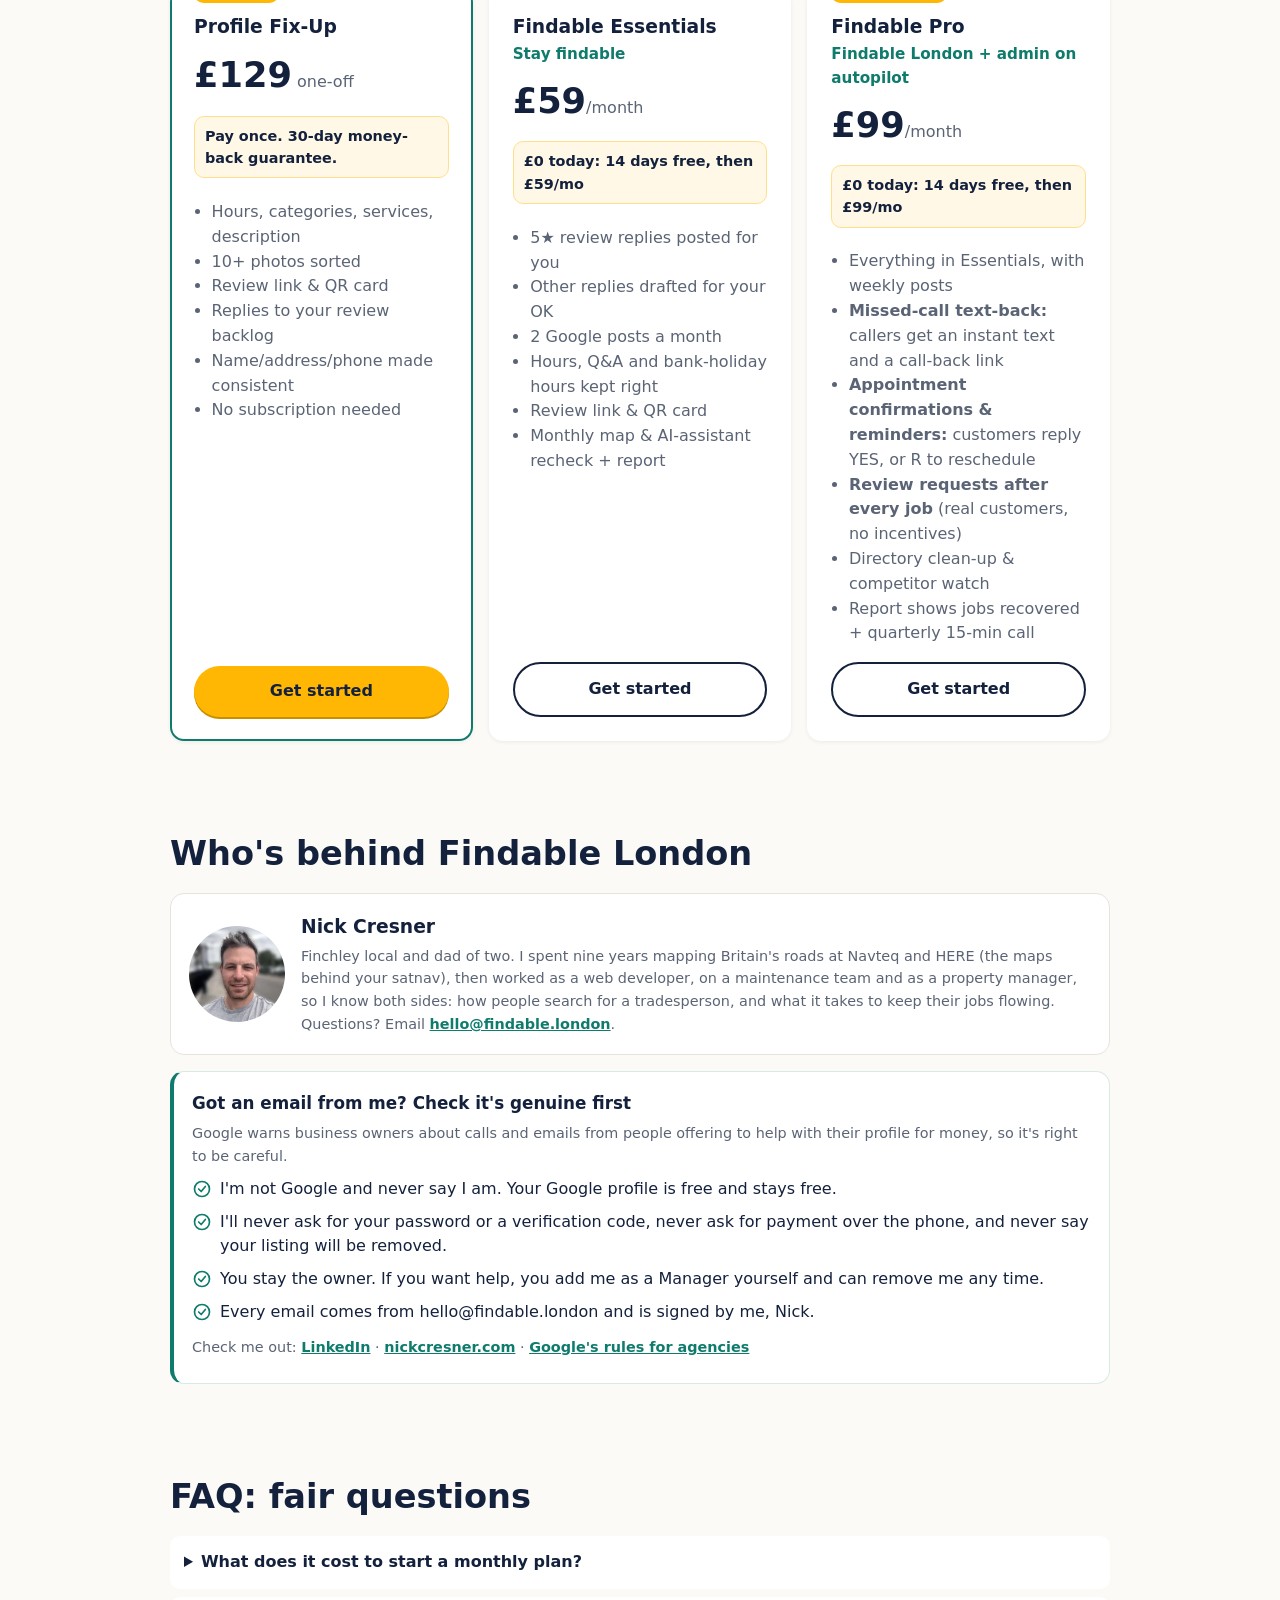
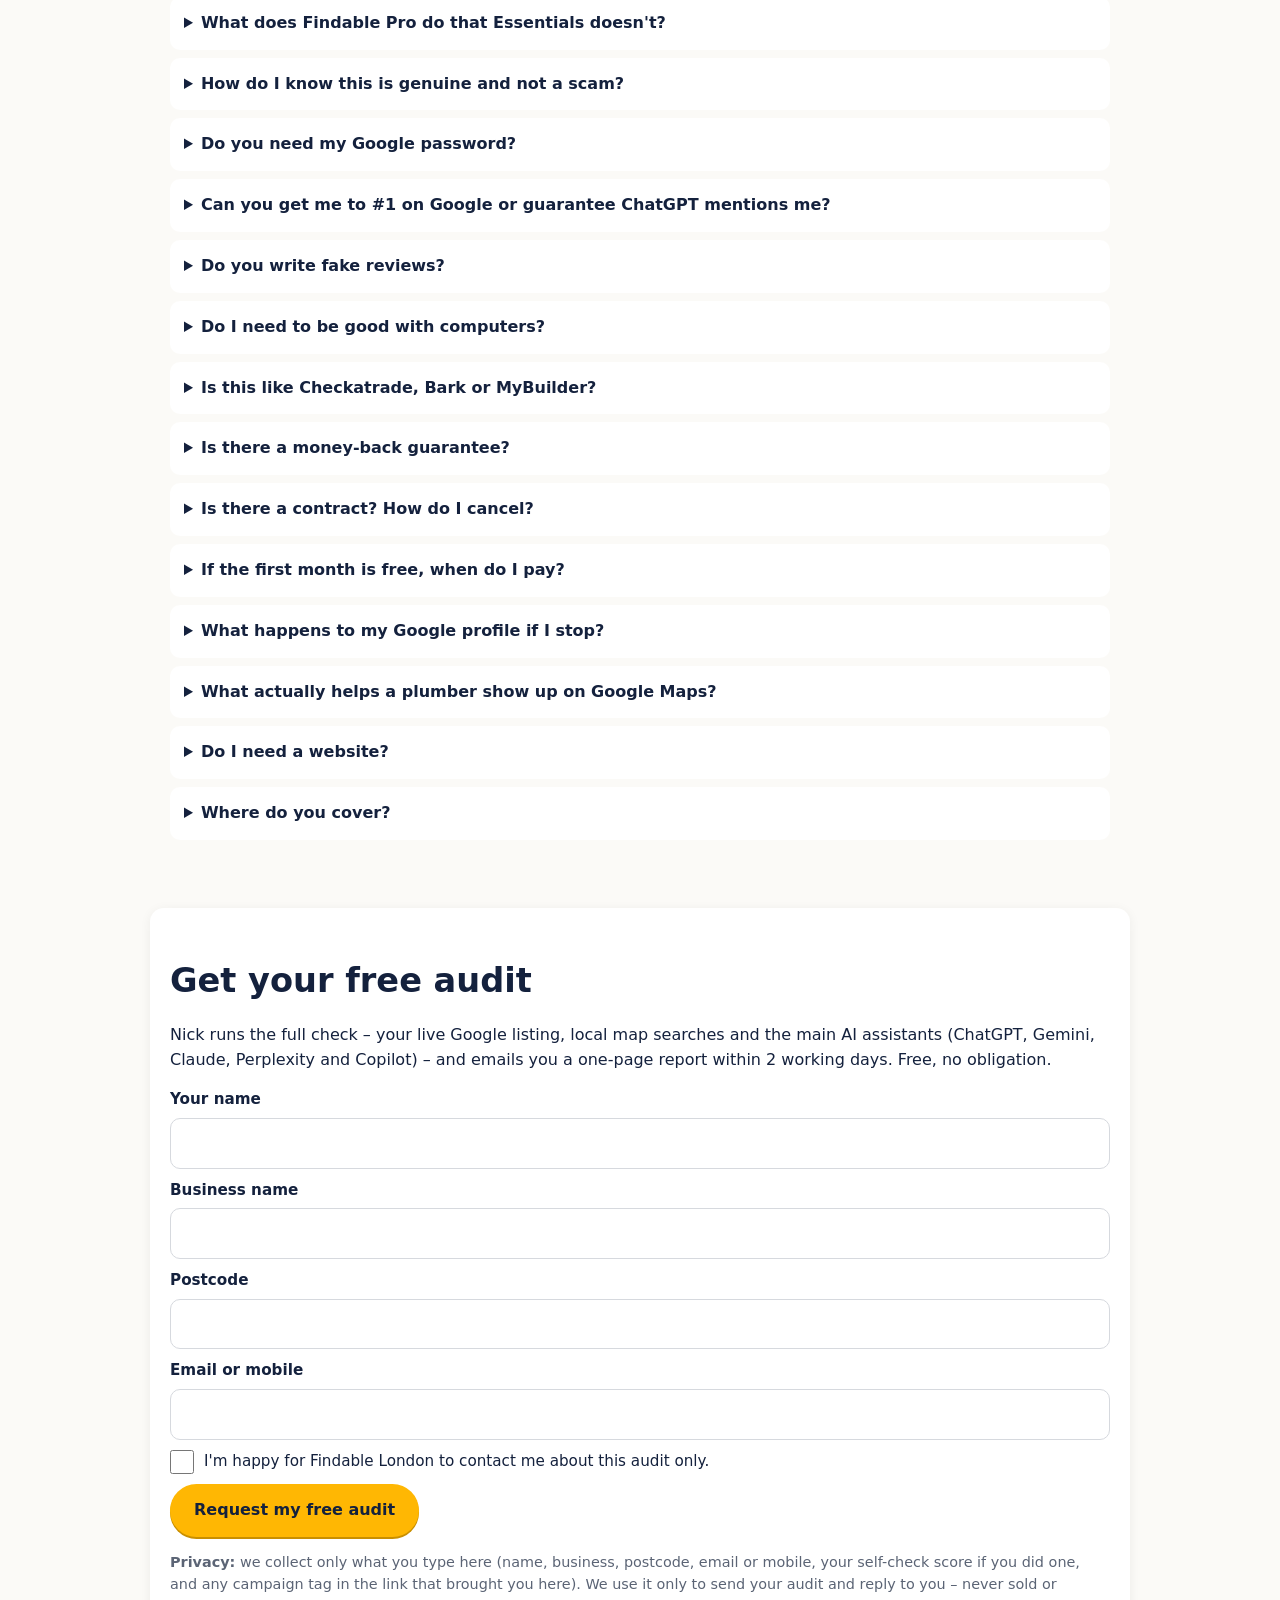
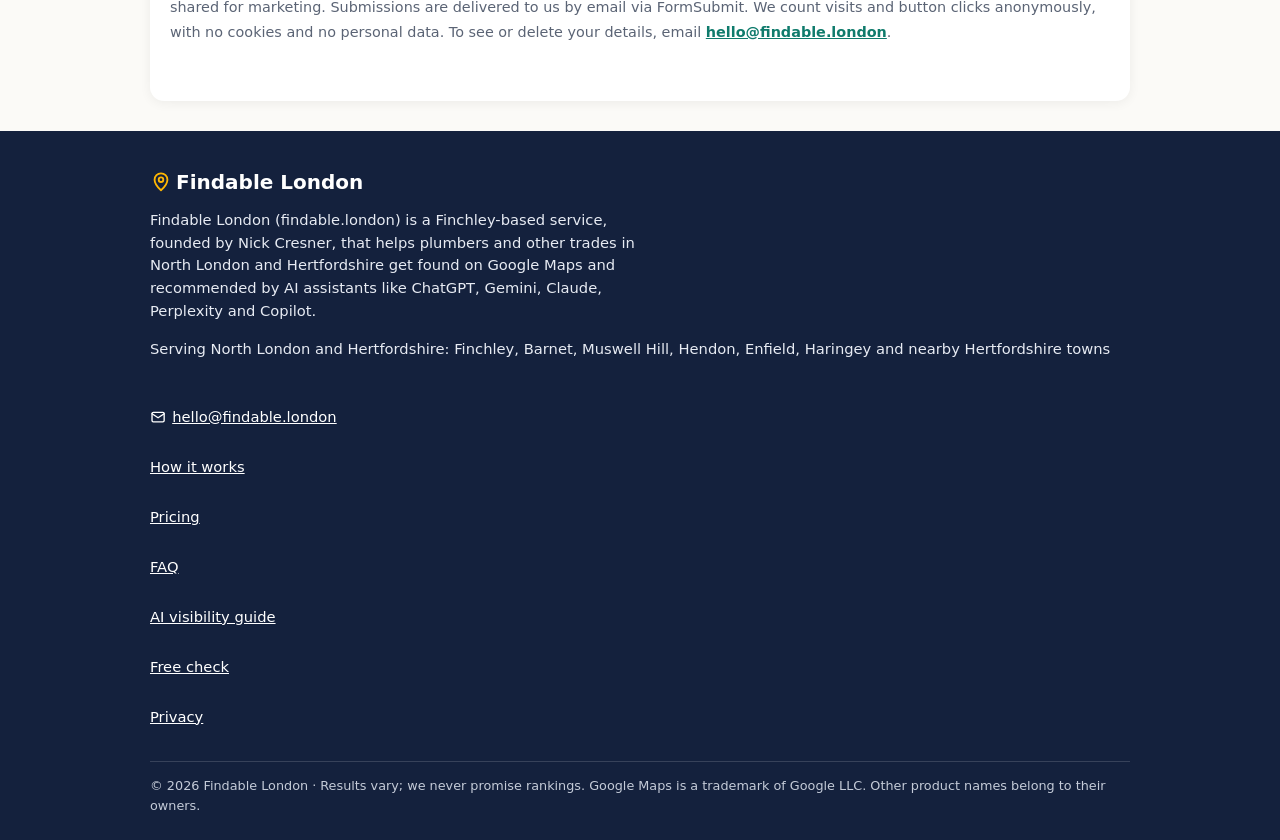
==== commit 5ce38487: "Trust: 'Got an email from me? Check it's genuine first' card (not Google, never asks for password/co" ====
--- a/index.html
+++ b/index.html
@@ -129,7 +129,9 @@
       "name": "Finchley, London"
     },
     "sameAs": [
-      "https://x.com/nickcres"
+      "https://x.com/nickcres",
+      "https://www.linkedin.com/in/nickcresner/",
+      "https://nickcresner.com/"
     ],
     "knowsAbout": [
       "Digital mapping",
@@ -217,6 +219,14 @@
     },
     {
       "@type": "Question",
+      "name": "How do I know this is genuine and not a scam?",
+      "acceptedAnswer": {
+        "@type": "Answer",
+        "text": "Good question to ask. I'm not Google and never say I am, and your Google profile is free. I'll never ask for your password or a verification code, never ask for payment over the phone, and never say your listing will be removed. You stay the owner: if you want help, you add me as a Manager yourself and can remove me any time. You can check who I am on LinkedIn and at nickcresner.com before you reply."
+      }
+    },
+    {
+      "@type": "Question",
       "name": "Do you need my Google password?",
       "acceptedAnswer": {
         "@type": "Answer",
@@ -339,6 +349,7 @@
 <main id="top">
 <section class="hero">
   <div class="hero-copy">
+    <p class="replynote" id="replyNote" hidden><b>Got my email?</b> The easiest next step is to reply to it. A one-word &ldquo;yes&rdquo; is enough and I'll take it from there. No forms, no call needed. <a class="inl" href="#genuine">Not sure it&rsquo;s really me? Check here.</a> <span class="sig">Nick</span></p>
     <p class="eyebrow">For <span data-t="plumbers">plumbers</span> in Finchley, Barnet, North London &amp; Herts</p>
     <h1>When someone needs <span data-t="a plumber">a plumber</span>, <span class="hl">are you the one they find?</span></h1>
     <p class="lead">More customers now ask Google Maps <em>and</em> AI assistants like ChatGPT “who's a good <span data-t="plumber">plumber</span> near me?”. We sort your Google profile and your AI visibility so the phone rings for you, not the next name on the list.</p>
@@ -437,12 +448,24 @@
 <section id="founder" class="founder">
   <h2>Who's behind Findable London</h2>
   <div class="founder-in"><img src="nick.webp" alt="Nick Cresner, founder of Findable London" width="96" height="96" loading="lazy" decoding="async"><div><h3>Nick Cresner</h3><p class="small">Finchley local and dad of two. I spent nine years mapping Britain's roads at Navteq and HERE (the maps behind your satnav), then worked as a web developer, on a maintenance team and as a property manager, so I know both sides: how people search for a tradesperson, and what it takes to keep their jobs flowing. Questions? Email <a href="mailto:hello@findable.london" class="inl">hello@findable.london</a>.</p></div></div>
+  <div class="genuine" id="genuine">
+    <h3>Got an email from me? Check it's genuine first</h3>
+    <p class="small">Google warns business owners about calls and emails from people offering to help with their profile for money, so it's right to be careful.</p>
+    <ul>
+      <li><svg class="ic" aria-hidden="true"><use href="#i-check"/></svg>I'm not Google and never say I am. Your Google profile is free and stays free.</li>
+      <li><svg class="ic" aria-hidden="true"><use href="#i-check"/></svg>I'll never ask for your password or a verification code, never ask for payment over the phone, and never say your listing will be removed.</li>
+      <li><svg class="ic" aria-hidden="true"><use href="#i-check"/></svg>You stay the owner. If you want help, you add me as a Manager yourself and can remove me any time.</li>
+      <li><svg class="ic" aria-hidden="true"><use href="#i-check"/></svg>Every email comes from hello@findable.london and is signed by me, Nick.</li>
+    </ul>
+    <p class="small">Check me out: <a class="inl" href="https://www.linkedin.com/in/nickcresner/" rel="noopener" target="_blank">LinkedIn</a> · <a class="inl" href="https://nickcresner.com/" rel="noopener" target="_blank">nickcresner.com</a> · <a class="inl" href="https://support.google.com/business/answer/7353941?hl=en-GB" rel="noopener" target="_blank">Google's rules for agencies</a></p>
+  </div>
 </section>
 
 <section id="faq" class="faq">
   <h2>FAQ: fair questions</h2>
   <details><summary>What does it cost to start a monthly plan?</summary><p>Nothing today. Findable Essentials (visibility) and Findable Pro (visibility plus missed-call text-back, appointment reminders with reply YES or R to reschedule, and review requests) both start with your first month free (14 days), then £59 or £99 a month. Most people start with the £129 Profile Fix-Up, a one-off that sorts the profile first; the monthly plans keep it right. Rolling monthly, cancel any time.</p></details>
   <details><summary>What does Findable Pro do that Essentials doesn't?</summary><p>Pro adds the admin: if you miss a call, the caller gets a text straight away with a link to book a call-back. Customers get a booking confirmation plus reminders the day before and on the morning, and can reply YES to confirm or R to reschedule. After every job, each customer gets a thank-you and your Google review link (no incentives, no cherry-picking).</p></details>
+  <details><summary>How do I know this is genuine and not a scam?</summary><p>Good question to ask. I'm not Google and never say I am, and your Google profile is free. I'll never ask for your password or a verification code, never ask for payment over the phone, and never say your listing will be removed. You stay the owner: if you want help, you add me as a Manager yourself and can remove me any time. You can check who I am on LinkedIn and at nickcresner.com before you reply.</p></details>
   <details><summary>Do you need my Google password?</summary><p>No. You add us as a Manager on your Google Business Profile and can remove us any time.</p></details>
   <details><summary>Can you get me to #1 on Google or guarantee ChatGPT mentions me?</summary><p>No – and be wary of anyone who says they can. We improve the signals Google and AI assistants use, and show you the trend each month.</p></details>
   <details><summary>Do you write fake reviews?</summary><p>Never. Only real customers, no incentives. It's against Google's rules and UK law.</p></details>
--- a/styles.css
+++ b/styles.css
@@ -101,3 +101,8 @@
 .progress{position:fixed;top:0;left:0;height:3px;width:100%;background:var(--acc);transform-origin:0 50%;transform:scaleX(0);z-index:50;display:none}
 @supports (animation-timeline: scroll()){@media(prefers-reduced-motion:no-preference){.progress{display:block;animation:grow linear both;animation-timeline:scroll(root)}@keyframes grow{to{transform:scaleX(1)}}}}
 .guide a.btn{color:var(--ink)}.guide a.btn-ghost{color:var(--brand)}
+
+/* Outreach visitors (?utm_medium=outreach): reply-first note, added 22 Oct 2026 */
+.replynote{margin:0 0 14px;padding:10px 14px;border-left:4px solid var(--brand);background:var(--brand2);border-radius:10px;font-size:.98rem;line-height:1.45;color:var(--ink)}.replynote .sig{white-space:nowrap;color:var(--muted)}.replynote .sig::before{content:"\2014\00a0"}
+
+.genuine{margin-top:16px;background:#fff;border:1px solid #d9e9e5;border-left:4px solid var(--brand);border-radius:var(--r);padding:18px}.genuine h3{margin:0 0 6px;font-size:1.05rem}.genuine p{margin:6px 0}.genuine ul{list-style:none;margin:10px 0;padding:0;display:grid;gap:8px}.genuine li{display:flex;gap:8px;align-items:flex-start}.genuine li .ic{flex:none;width:20px;height:20px;margin-top:2px;color:var(--brand)}
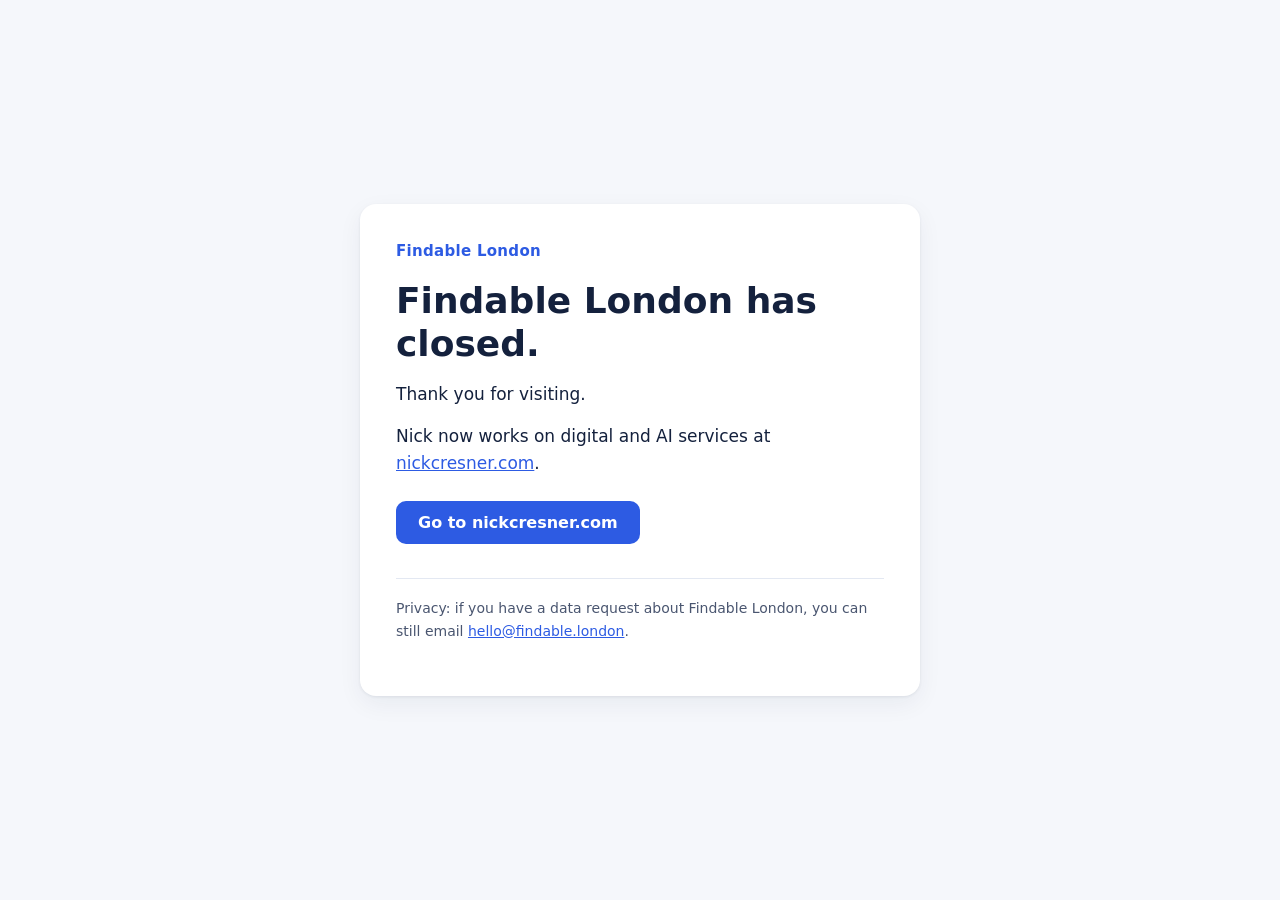
==== commit 06ae4468: "Close Findable London: replace site with single closure note pointing to nickcresner.com (Nick appro" ====
--- a/index.html
+++ b/index.html
@@ -3,510 +3,33 @@
 <head>
 <meta charset="utf-8">
 <meta name="viewport" content="width=device-width,initial-scale=1">
-<title>Findable London – get found on Google Maps & AI assistants | North London plumbers</title>
-<meta name="description" content="Findable London helps plumbers in North London and Hertfordshire get found on Google Maps and recommended by ChatGPT, Gemini, Claude and Perplexity.">
-<meta name="robots" content="index,follow">
+<title>Findable London has closed</title>
+<meta name="description" content="Findable London has closed. Nick now works on digital and AI services at nickcresner.com.">
 <link rel="canonical" href="https://findable.london/">
-<meta property="og:type" content="website">
-<meta property="og:site_name" content="Findable London">
-<meta property="og:locale" content="en_GB">
-<meta property="og:url" content="https://findable.london/">
-<meta property="og:title" content="Findable London – get found on Google Maps & AI assistants">
-<meta property="og:description" content="Free findability check for plumbers in North London and Hertfordshire. Fix your Google Business Profile and show up in ChatGPT, Gemini, Claude, Perplexity and Copilot.">
-<meta property="og:image" content="https://findable.london/og.png">
-<meta property="og:image:width" content="1200">
-<meta property="og:image:height" content="630">
-<meta property="og:image:alt" content="Findable London – get found on Google Maps and AI assistants. For plumbers in North London and Hertfordshire.">
-<meta name="twitter:card" content="summary_large_image">
-<meta name="twitter:image" content="https://findable.london/og.png">
-<meta name="twitter:title" content="Findable London – get found on Google Maps & AI assistants">
-<meta name="twitter:description" content="Free findability check for plumbers in North London and Hertfordshire. Google Maps + AI assistants.">
 <link rel="icon" href="/favicon.svg" type="image/svg+xml">
-<link rel="stylesheet" href="styles.css">
-<script type="application/ld+json">
-{
-  "@context": "https://schema.org",
-  "@type": "ProfessionalService",
-  "@id": "https://findable.london/#org",
-  "name": "Findable London",
-  "alternateName": "Findable",
-  "url": "https://findable.london/",
-  "logo": "https://findable.london/favicon.svg",
-  "image": "https://findable.london/og.png",
-  "email": "hello@findable.london",
-  "description": "Findable London (findable.london) is a Finchley-based service, founded by Nick Cresner, that helps plumbers and other trades in North London and Hertfordshire get found on Google Maps and recommended by AI assistants like ChatGPT, Gemini, Claude, Perplexity and Copilot.",
-  "disambiguatingDescription": "Findable London is the North London and Hertfordshire business at findable.london, run by Nick Cresner. Not affiliated with other businesses that use the name Findable.",
-  "areaServed": [
-    {
-      "@type": "AdministrativeArea",
-      "name": "Hertfordshire",
-      "containedInPlace": {
-        "@type": "Country",
-        "name": "England"
-      }
-    },
-    {
-      "@type": "AdministrativeArea",
-      "name": "North London",
-      "containedInPlace": {
-        "@type": "City",
-        "name": "London"
-      }
-    },
-    {
-      "@type": "Place",
-      "name": "Finchley, London"
-    },
-    {
-      "@type": "Place",
-      "name": "Barnet, London"
-    },
-    {
-      "@type": "Place",
-      "name": "Muswell Hill, London"
-    },
-    {
-      "@type": "Place",
-      "name": "Hendon, London"
-    },
-    {
-      "@type": "Place",
-      "name": "Enfield, London"
-    },
-    {
-      "@type": "Place",
-      "name": "Haringey, London"
-    },
-    {
-      "@type": "Place",
-      "name": "Mill Hill, London"
-    },
-    {
-      "@type": "Place",
-      "name": "N2 postcode district, London"
-    },
-    {
-      "@type": "Place",
-      "name": "N3 postcode district, London"
-    },
-    {
-      "@type": "Place",
-      "name": "N12 postcode district, London"
-    },
-    {
-      "@type": "Place",
-      "name": "EN4 postcode district, London"
-    },
-    {
-      "@type": "Place",
-      "name": "EN5 postcode district, London"
-    },
-    {
-      "@type": "Place",
-      "name": "NW7 postcode district, London"
-    }
-  ],
-  "audience": {
-    "@type": "BusinessAudience",
-    "audienceType": "Plumbers, electricians and other local tradespeople"
-  },
-  "serviceType": [
-    "Google Business Profile management",
-    "AI assistant visibility (ChatGPT, Gemini, Claude, Perplexity, Copilot)",
-    "Local SEO for tradespeople",
-    "Missed-call text-back and appointment reminders"
-  ],
-  "priceRange": "£59-£129",
-  "founder": {
-    "@type": "Person",
-    "@id": "https://findable.london/#nick",
-    "name": "Nick Cresner",
-    "jobTitle": "Founder",
-    "image": "https://findable.london/nick.webp",
-    "email": "hello@findable.london",
-    "homeLocation": {
-      "@type": "Place",
-      "name": "Finchley, London"
-    },
-    "sameAs": [
-      "https://x.com/nickcres",
-      "https://www.linkedin.com/in/nickcresner/",
-      "https://nickcresner.com/"
-    ],
-    "knowsAbout": [
-      "Digital mapping",
-      "Local search",
-      "Web development"
-    ]
-  },
-  "slogan": "Get found on Google Maps and AI assistants. £129 one-off fix-up, 30-day money-back. No contract, no lead fees.",
-  "knowsAbout": [
-    "Google Business Profile",
-    "Bing Places for Business",
-    "Apple Business",
-    "local SEO",
-    "AI search visibility",
-    "generative engine optimisation",
-    "plumber marketing"
-  ],
-  "subjectOf": {
-    "@type": "Article",
-    "@id": "https://findable.london/ai-visibility/#article",
-    "url": "https://findable.london/ai-visibility/",
-    "name": "How to get your plumbing business recommended by ChatGPT, Gemini, Claude and other AI assistants"
-  },
-  "makesOffer": [
-    {
-      "@type": "Offer",
-      "name": "Profile Fix-Up",
-      "url": "https://buy.stripe.com/14A5kw1Hh7mtazC4xF1Jm00",
-      "price": "129",
-      "priceCurrency": "GBP",
-      "description": "One-off Google Business Profile fix-up: hours, categories, services, photos, review link and QR card, review backlog replies, consistent name/address/phone. 30-day money-back guarantee: the £129 is refunded in full if requested by email to hello@findable.london within 30 days of payment, no questions asked."
-    },
-    {
-      "@type": "Offer",
-      "name": "Findable Essentials",
-      "url": "https://buy.stripe.com/7sYbIUdpZbCJazC2px1Jm01",
-      "price": "59",
-      "priceCurrency": "GBP",
-      "description": "Visibility: first month free (14-day trial, nothing to pay today), then £59/month. Review replies, Google posts, hours and Q&A kept right, monthly map and AI-assistant recheck. Rolling monthly, cancel any time."
-    },
-    {
-      "@type": "Offer",
-      "name": "Findable Pro",
-      "url": "https://buy.stripe.com/8x23co71BbCJ37a8NV1Jm02",
-      "price": "99",
-      "priceCurrency": "GBP",
-      "description": "Visibility plus admin on autopilot: first month free (14-day trial, nothing to pay today), then £99/month. Everything in Essentials plus missed-call text-back, appointment confirmations and reminders, and review requests after every job. Rolling monthly, cancel any time."
-    }
-  ]
-}
-</script>
-<script type="application/ld+json">
-{
-  "@context": "https://schema.org",
-  "@type": "WebSite",
-  "@id": "https://findable.london/#website",
-  "url": "https://findable.london/",
-  "name": "Findable London",
-  "inLanguage": "en-GB",
-  "publisher": {
-    "@id": "https://findable.london/#org"
-  }
-}
-</script>
-<script type="application/ld+json">
-{
-  "@context": "https://schema.org",
-  "@type": "FAQPage",
-  "mainEntity": [
-    {
-      "@type": "Question",
-      "name": "What does it cost to start a monthly plan?",
-      "acceptedAnswer": {
-        "@type": "Answer",
-        "text": "Nothing today. Findable Essentials (visibility) and Findable Pro (visibility plus missed-call text-back, appointment reminders with reply YES or R to reschedule, and review requests) both start with your first month free (14 days), then £59 or £99 a month. Most people start with the £129 Profile Fix-Up, a one-off that sorts the profile first; the monthly plans keep it right. Rolling monthly, cancel any time."
-      }
-    },
-    {
-      "@type": "Question",
-      "name": "What does Findable Pro do that Essentials doesn't?",
-      "acceptedAnswer": {
-        "@type": "Answer",
-        "text": "Pro adds the admin: if you miss a call, the caller gets a text straight away with a link to book a call-back. Customers get a booking confirmation plus reminders the day before and on the morning, and can reply YES to confirm or R to reschedule. After every job, each customer gets a thank-you and your Google review link (no incentives, no cherry-picking)."
-      }
-    },
-    {
-      "@type": "Question",
-      "name": "How do I know this is genuine and not a scam?",
-      "acceptedAnswer": {
-        "@type": "Answer",
-        "text": "Good question to ask. I'm not Google and never say I am, and your Google profile is free. I'll never ask for your password or a verification code, never ask for payment over the phone, and never say your listing will be removed. You stay the owner: if you want help, you add me as a Manager yourself and can remove me any time. You can check who I am on LinkedIn and at nickcresner.com before you reply."
-      }
-    },
-    {
-      "@type": "Question",
-      "name": "Do you need my Google password?",
-      "acceptedAnswer": {
-        "@type": "Answer",
-        "text": "No. You add us as a Manager on your Google Business Profile and can remove us any time."
-      }
-    },
-    {
-      "@type": "Question",
-      "name": "Can you get me to #1 on Google or guarantee ChatGPT mentions me?",
-      "acceptedAnswer": {
-        "@type": "Answer",
-        "text": "No – and be wary of anyone who says they can. We improve the signals Google and AI assistants use, and show you the trend each month."
-      }
-    },
-    {
-      "@type": "Question",
-      "name": "Do you write fake reviews?",
-      "acceptedAnswer": {
-        "@type": "Answer",
-        "text": "Never. Only real customers, no incentives. It's against Google's rules and UK law."
-      }
-    },
-    {
-      "@type": "Question",
-      "name": "Do I need to be good with computers?",
-      "acceptedAnswer": {
-        "@type": "Answer",
-        "text": "No. You get a WhatsApp or text when something needs your thumbs-up. That's it."
-      }
-    },
-    {
-      "@type": "Question",
-      "name": "Is this like Checkatrade, Bark or MyBuilder?",
-      "acceptedAnswer": {
-        "@type": "Answer",
-        "text": "No. We don't sell leads, so there are no lead fees, credits or shortlist charges, and nobody else is sent your customer. We improve your own free Google Business Profile so people who search for a plumber near them find you and call you directly. Plenty of trades keep a directory listing as well, and that's fine."
-      }
-    },
-    {
-      "@type": "Question",
-      "name": "Is there a money-back guarantee?",
-      "acceptedAnswer": {
-        "@type": "Answer",
-        "text": "Yes, on the £129 Profile Fix-Up (setup) fee. If you're not happy, email hello@findable.london within 30 days of paying and we refund the £129 in full, no questions asked. Just tell us by email; you don't need to give a reason."
-      }
-    },
-    {
-      "@type": "Question",
-      "name": "Is there a contract? How do I cancel?",
-      "acceptedAnswer": {
-        "@type": "Answer",
-        "text": "No contract and no minimum term. The monthly plans roll month to month. To cancel, email hello@findable.london and we stop the subscription and remove our Manager access to your profile."
-      }
-    },
-    {
-      "@type": "Question",
-      "name": "If the first month is free, when do I pay?",
-      "acceptedAnswer": {
-        "@type": "Answer",
-        "text": "Monthly plans take nothing at checkout. Your first payment, £59 for Essentials or £99 for Pro, is taken 14 days after you start; cancel before then and you pay nothing. The Profile Fix-Up is a separate one-off £129, paid at checkout, with a 30-day money-back guarantee."
-      }
-    },
-    {
-      "@type": "Question",
-      "name": "What happens to my Google profile if I stop?",
-      "acceptedAnswer": {
-        "@type": "Answer",
-        "text": "It stays yours. Your profile, photos, posts and reviews belong to your business. We were only ever a Manager, and we remove ourselves when you leave."
-      }
-    },
-    {
-      "@type": "Question",
-      "name": "What actually helps a plumber show up on Google Maps?",
-      "acceptedAnswer": {
-        "@type": "Answer",
-        "text": "Google says local results are mainly based on relevance, distance and prominence. Distance is out of anyone's hands, so we work on the rest: the right main category, your services and areas written out, correct hours, real photos, and a steady flow of genuine reviews that you reply to."
-      }
-    },
-    {
-      "@type": "Question",
-      "name": "Do I need a website?",
-      "acceptedAnswer": {
-        "@type": "Answer",
-        "text": "No. Most of the work happens on your Google profile. If you do have a website, we make sure its name, address and phone match your profile, because Google and AI assistants cross-check them."
-      }
-    },
-    {
-      "@type": "Question",
-      "name": "Where do you cover?",
-      "acceptedAnswer": {
-        "@type": "Answer",
-        "text": "Starting with N2, N3, N12, EN4, EN5 and NW7, then the rest of North London and Hertfordshire."
-      }
-    }
-  ]
-}
-</script>
+<style>
+*{box-sizing:border-box}
+html,body{margin:0;height:100%}
+body{display:flex;align-items:center;justify-content:center;padding:24px;background:#F5F7FB;color:#14213D;font:400 17px/1.6 Inter,system-ui,-apple-system,"Segoe UI",Roboto,Arial,sans-serif}
+main{max-width:560px;width:100%;background:#fff;border-radius:16px;padding:40px 36px;box-shadow:0 1px 3px rgba(20,33,61,.08),0 8px 24px rgba(20,33,61,.06)}
+.brand{font:700 15px/1 Manrope,Inter,system-ui,sans-serif;letter-spacing:.02em;color:#2D5BE3;margin:0 0 20px}
+h1{font:800 clamp(28px,5vw,36px)/1.2 Manrope,Inter,system-ui,sans-serif;margin:0 0 16px;color:#14213D}
+p{margin:0 0 14px}
+.btn{display:inline-block;margin:10px 0 6px;padding:12px 22px;border-radius:10px;background:#2D5BE3;color:#fff;font:700 16px/1.2 Manrope,Inter,system-ui,sans-serif;text-decoration:none}
+.btn:hover,.btn:focus-visible{background:#14213D}
+.btn:focus-visible{outline:3px solid #2D5BE3;outline-offset:3px}
+.privacy{margin-top:28px;padding-top:18px;border-top:1px solid #E3E8F2;font-size:14px;color:#4A5670}
+.privacy a{color:#2D5BE3}
+</style>
 </head>
 <body>
-<svg width="0" height="0" style="position:absolute" aria-hidden="true" focusable="false">
-  <symbol id="i-pin" viewBox="0 0 24 24"><path d="M12 21s-7-6.2-7-11.5A7 7 0 0 1 19 9.5C19 14.8 12 21 12 21z"/><circle cx="12" cy="9.5" r="2.5"/></symbol>
-  <symbol id="i-phone" viewBox="0 0 24 24"><path d="M5 4h4l2 5-2.5 1.5a11 11 0 0 0 5 5L15 13l5 2v4a2 2 0 0 1-2 2A16 16 0 0 1 3 6a2 2 0 0 1 2-2z"/></symbol>
-  <symbol id="i-clock" viewBox="0 0 24 24"><circle cx="12" cy="12" r="9"/><path d="M12 7v5l3 2"/></symbol>
-  <symbol id="i-spark" viewBox="0 0 24 24"><path d="M12 3l1.8 5.2L19 10l-5.2 1.8L12 17l-1.8-5.2L5 10l5.2-1.8z"/><path d="M19 16l.7 1.8 1.8.7-1.8.7L19 21l-.7-1.8-1.8-.7 1.8-.7z"/></symbol>
-  <symbol id="i-map" viewBox="0 0 24 24"><path d="M9 4 3 6v14l6-2 6 2 6-2V4l-6 2-6-2zM9 4v14M15 6v14"/></symbol>
-  <symbol id="i-chat" viewBox="0 0 24 24"><path d="M4 5h16v11H9l-5 4z"/></symbol>
-  <symbol id="i-check" viewBox="0 0 24 24"><circle cx="12" cy="12" r="9"/><path d="m8 12 3 3 5-6"/></symbol>
-  <symbol id="i-alert" viewBox="0 0 24 24"><path d="M12 3 2 20h20L12 3z"/><path d="M12 10v4M12 17v.5"/></symbol>
-  <symbol id="i-mail" viewBox="0 0 24 24"><rect x="3" y="5" width="18" height="14" rx="2"/><path d="m3 7 9 6 9-6"/></symbol>
-  <symbol id="i-arrow" viewBox="0 0 24 24"><path d="M5 12h14M13 6l6 6-6 6"/></symbol>
-</svg>
-<header class="nav">
-  <div class="nav-in">
-    <a class="logo" href="#top"><svg class="ic" aria-hidden="true"><use href="#i-pin"/></svg>Findable London</a>
-    <nav aria-label="Main"><a href="#how">How it works</a><a href="#compare">vs lead sites</a><a href="#ai">AI answers</a><a href="#pricing">Pricing</a><a href="#faq">FAQ</a></nav>
-    <a class="btn btn-sm" href="#check">Free check</a>
-  </div>
-</header>
-
-<main id="top">
-<section class="hero">
-  <div class="hero-copy">
-    <p class="replynote" id="replyNote" hidden><b>Got my email?</b> The easiest next step is to reply to it. A one-word &ldquo;yes&rdquo; is enough and I'll take it from there. No forms, no call needed. <a class="inl" href="#genuine">Not sure it&rsquo;s really me? Check here.</a> <span class="sig">Nick</span></p>
-    <p class="eyebrow">For <span data-t="plumbers">plumbers</span> in Finchley, Barnet, North London &amp; Herts</p>
-    <h1>When someone needs <span data-t="a plumber">a plumber</span>, <span class="hl">are you the one they find?</span></h1>
-    <p class="lead">More customers now ask Google Maps <em>and</em> AI assistants like ChatGPT “who's a good <span data-t="plumber">plumber</span> near me?”. We sort your Google profile and your AI visibility so the phone rings for you, not the next name on the list.</p>
-    <p class="offer" id="heroOffer"><b>Profile Fix-Up, £129 one-off.</b> We sort your hours, categories, services, photos, review link and review backlog, and you approve every change. 30-day money-back guarantee.</p>
-    <a class="btn" data-track="hero-fixup" href="#plan-fixup">Get my profile fixed: £129 <svg class="ic" aria-hidden="true"><use href="#i-arrow"/></svg></a>
-    <p class="small">Not sure yet? <a href="#check" class="inl">Take the free 2-minute check</a> or <a href="#audit" class="inl">get a free audit done for you</a>. Monthly plans to keep it right are optional.</p>
-    <ul class="trust" aria-label="Our terms in brief"><li><svg class="ic" aria-hidden="true"><use href="#i-check"/></svg>No 12-month contract</li><li><svg class="ic" aria-hidden="true"><use href="#i-check"/></svg>No lead fees or credits</li><li><svg class="ic" aria-hidden="true"><use href="#i-check"/></svg>Your Google profile and reviews stay yours</li></ul>
-    <ul class="chips" aria-label="Where customers search"><li><svg class="ic" aria-hidden="true"><use href="#i-map"/></svg>Google Maps</li><li><svg class="ic" aria-hidden="true"><use href="#i-chat"/></svg>ChatGPT</li><li><svg class="ic" aria-hidden="true"><use href="#i-spark"/></svg>Gemini</li><li><svg class="ic" aria-hidden="true"><use href="#i-spark"/></svg>Claude</li><li><svg class="ic" aria-hidden="true"><use href="#i-spark"/></svg>Perplexity</li><li><svg class="ic" aria-hidden="true"><use href="#i-spark"/></svg>Copilot</li><li><svg class="ic" aria-hidden="true"><use href="#i-spark"/></svg>Grok</li></ul>
-  </div>
-  <figure class="phone-wrap" aria-label="Illustration: a phone showing a Google Maps result list and an AI assistant answer, both featuring a fictional plumber called Example Plumbing Co.">
-    <div class="phone" aria-hidden="true">
-      <div class="notch"></div>
-      <div class="scr">
-        <div class="srch"><svg class="ic" aria-hidden="true"><use href="#i-pin"/></svg>plumber near me</div>
-        <div class="mapbox"><svg viewBox="0 0 260 90" preserveAspectRatio="none"><rect width="260" height="90" fill="#e9f6f3"/><path d="M0 60 C60 40 120 80 260 30" stroke="#fff" stroke-width="9" fill="none"/><path d="M90 0 L120 90" stroke="#fff" stroke-width="6"/><circle cx="70" cy="48" r="5" fill="#9aa3b5"/><circle cx="190" cy="30" r="5" fill="#9aa3b5"/><path d="M135 52c0-8 12-8 12 0 0 6-6 12-6 12s-6-6-6-12z" fill="#0f7b6c"/><circle cx="141" cy="51" r="2.4" fill="#fff"/></svg></div>
-        <div class="res hit"><b>Example Plumbing Co.</b><span class="stars">★★★★★</span><span class="meta">Plumber · Open now · N3</span></div>
-        <div class="res"><b class="ghost w70"></b><span class="ghost w40"></span></div>
-        <div class="res"><b class="ghost w60"></b><span class="ghost w50"></span></div>
-        <div class="ai"><div class="aq">Who's a good plumber in Finchley?</div><div class="a"><svg class="ic" aria-hidden="true"><use href="#i-spark"/></svg><p><mark>Example Plumbing Co.</mark> is well reviewed for leaks and boiler repairs in N3, with up-to-date hours…</p></div></div>
-      </div>
-    </div>
-    <figcaption class="small">Illustration only. “Example Plumbing Co.” is made up.</figcaption>
-  </figure>
-</section>
-
-<section class="card-grid">
-  <div class="card reveal"><svg class="ic lg" aria-hidden="true"><use href="#i-phone"/></svg><b>On the tools all day?</b><p>Missed calls ring the next <span data-t="plumber">plumber</span>. In a Fix Radio survey of 220+ UK tradespeople, 34% said they had lost work by not answering the phone.</p></div>
-  <div class="card reveal"><svg class="ic lg" aria-hidden="true"><use href="#i-clock"/></svg><b>Profile half-done?</b><p>Old hours, no photos, wrong category – Google shows you less.</p></div>
-  <div class="card reveal"><svg class="ic lg" aria-hidden="true"><use href="#i-spark"/></svg><b>Invisible to AI?</b><p>AI assistants repeat what they read: your Google profile, review sites, trade directories and your website. Gaps or mismatched details mean you're skipped.</p></div>
-</section>
-
-<section id="check" class="check">
-  <h2>Are you findable?</h2>
-  <p>Answer a few quick questions about your Google Business Profile. You'll get an instant score and your top fixes.</p>
-  <form id="checkForm" novalidate>
-    <div class="row">
-      <label>Business name<input name="business" required placeholder="e.g. Finchley Flow Plumbing"></label>
-      <label>Postcode<input name="postcode" required placeholder="e.g. N3 1AA" autocomplete="postal-code"></label>
-    </div>
-    <fieldset id="questions"><legend class="sr">Your Google profile questions</legend></fieldset>
-    <button class="btn" type="submit">Get my score</button>
-    <p class="err" id="err" role="alert" hidden></p>
-  </form>
-  <div id="result" hidden></div>
-</section>
-
-<section id="how" class="how reveal">
-  <h2>How it works</h2>
-  <ol>
-    <li><b>Free audit.</b> We check your Google profile, 3–5 local map searches and what ChatGPT, Gemini, Claude, Perplexity, Copilot and Grok say. One page, plain English.</li>
-    <li><b>Fix-up.</b> We tidy your profile – hours, services, photos, review replies – and you approve every change.</li>
-    <li><b>Stay findable.</b> Monthly posts, review replies and a recheck, with a short before-and-after report. On Pro we also catch missed calls, send appointment reminders and ask every customer for a review.</li>
-  </ol>
-  <p class="small">We never ask for your Google password – you add us as a Manager and can remove us any time.</p>
-</section>
-
-<section id="compare" class="compare reveal">
-  <h2>Not another lead site</h2>
-  <p>Lead sites sell you enquiries. Findable London makes your own free Google profile work harder, so customers ring you directly.</p>
-  <div class="cmp-wrap"><table class="cmp">
-    <caption class="sr">Lead sites compared with Findable London</caption>
-    <thead><tr><th scope="col"></th><th scope="col">Typical lead sites</th><th scope="col">Findable London</th></tr></thead>
-    <tbody>
-      <tr><th scope="row">How you pay</th><td>Per lead, credits or a monthly plan, some on 12-month terms</td><td>One flat monthly price, rolling, cancel any time</td></tr>
-      <tr><th scope="row">Who gets the customer</th><td>Leads are often shared with several other trades</td><td>People who find you on Google and call you, not a list of rivals</td></tr>
-      <tr><th scope="row">If you stop</th><td>Your reviews stay on their platform</td><td>Your Google profile, photos and reviews stay yours</td></tr>
-    </tbody>
-  </table></div>
-  <p class="small">Based on the published terms of large UK lead and directory sites, checked October 2026. Many trades use both; we're happy to work alongside a directory listing.</p>
-</section>
-
-<section id="ai" class="ai-sec reveal">
-  <h2>How do I get my business recommended by ChatGPT?</h2>
-  <p class="answer"><b>Short answer:</b> AI assistants don't keep a list of the best plumbers. When someone asks, most of them search the web or their maps data and repeat what the top sources say. You get named by being complete, consistent and well reviewed in the places they read. Nobody can guarantee it.</p>
-  <ol class="ai-steps">
-    <li><b>Google Business Profile</b><span>Feeds Google Maps, Gemini and Google's AI Overviews. Right category, services, hours, real photos.</span></li>
-    <li><b>Bing Places and Apple Business</b><span>Free. Bing feeds Microsoft Copilot; Apple feeds Siri and Apple Maps.</span></li>
-    <li><b>The directories AI cites</b><span>In UK tests, ChatGPT's answers for trades mostly cited directories such as Checkatrade. Keep any listing you have accurate.</span></li>
-    <li><b>Same details everywhere</b><span>Name, area, phone and website identical on every site, plus steady real reviews.</span></li>
-  </ol>
-  <p><a class="btn btn-ghost" href="/ai-visibility/">Read the full plain-English guide <svg class="ic" aria-hidden="true"><use href="#i-arrow"/></svg></a></p>
-</section>
-
-<section id="pricing" class="pricing">
-  <h2>Simple prices. No contracts.</h2>
-  <div class="founding" id="pilot"><b>Founding pilot:</b> the first 5 North London businesses get the £129 Profile Fix-Up free plus their first month on Findable Pro free, so you see missed-call text-back and appointment reminders working, in exchange for a quick 5-minute online feedback form after 2 weeks (and permission to share their results as a case study). No calls needed.<a class="btn btn-block pilot-cta" data-track="pilot-cta" href="?offer=pilot#audit" aria-label="Apply for the founding pilot via the free audit form">Apply for the founding pilot</a></div>
-  <p class="paynow" id="paynow"><b>What you pay today:</b> Profile Fix-Up, £129 one-off, with a 30-day money-back guarantee. Monthly plans, £0: your first month is free (14 days), then £59 or £99 a month, and if you cancel before day 14 you pay nothing. Rolling monthly, no minimum term.</p>
-  <p class="small">Not sure yet? <a href="#audit" class="inl">Get your free audit first</a>.</p>
-  <div class="plans">
-    <div class="plan feat" id="plan-fixup"><span class="tag">Start here</span><h3>Profile Fix-Up</h3><p class="price">£129<span> one-off</span></p><p class="start">Pay once. 30-day money-back guarantee.</p><ul><li>Hours, categories, services, description</li><li>10+ photos sorted</li><li>Review link & QR card</li><li>Replies to your review backlog</li><li>Name/address/phone made consistent</li><li>No subscription needed</li></ul><a class="btn btn-block" data-track="stripe-fixup" href="https://buy.stripe.com/14A5kw1Hh7mtazC4xF1Jm00" rel="noopener" aria-label="Get started with Profile Fix-Up">Get started</a></div>
-    <div class="plan" id="plan-essentials"><h3>Findable Essentials</h3><p class="sub">Stay findable</p><p class="price">£59<span>/month</span></p><p class="start">£0 today: 14 days free, then £59/mo</p><ul><li>5★ review replies posted for you</li><li>Other replies drafted for your OK</li><li>2 Google posts a month</li><li>Hours, Q&amp;A and bank-holiday hours kept right</li><li>Review link &amp; QR card</li><li>Monthly map &amp; AI-assistant recheck + report</li></ul><a class="btn btn-block" data-track="stripe-essentials" href="https://buy.stripe.com/7sYbIUdpZbCJazC2px1Jm01" rel="noopener" aria-label="Get started with Findable Essentials">Get started</a></div>
-    <div class="plan" id="plan-pro"><span class="tag">Most complete</span><h3>Findable Pro</h3><p class="sub">Findable London + admin on autopilot</p><p class="price">£99<span>/month</span></p><p class="start">£0 today: 14 days free, then £99/mo</p><ul><li>Everything in Essentials, with weekly posts</li><li><b>Missed-call text-back:</b> callers get an instant text and a call-back link</li><li><b>Appointment confirmations &amp; reminders:</b> customers reply YES, or R to reschedule</li><li><b>Review requests after every job</b> (real customers, no incentives)</li><li>Directory clean-up &amp; competitor watch</li><li>Report shows jobs recovered + quarterly 15-min call</li></ul><a class="btn btn-block" data-track="stripe-pro" href="https://buy.stripe.com/8x23co71BbCJ37a8NV1Jm02" rel="noopener" aria-label="Get started with Findable Pro">Get started</a></div>
-  </div>
-</section>
-
-<section id="founder" class="founder">
-  <h2>Who's behind Findable London</h2>
-  <div class="founder-in"><img src="nick.webp" alt="Nick Cresner, founder of Findable London" width="96" height="96" loading="lazy" decoding="async"><div><h3>Nick Cresner</h3><p class="small">Finchley local and dad of two. I spent nine years mapping Britain's roads at Navteq and HERE (the maps behind your satnav), then worked as a web developer, on a maintenance team and as a property manager, so I know both sides: how people search for a tradesperson, and what it takes to keep their jobs flowing. Questions? Email <a href="mailto:hello@findable.london" class="inl">hello@findable.london</a>.</p></div></div>
-  <div class="genuine" id="genuine">
-    <h3>Got an email from me? Check it's genuine first</h3>
-    <p class="small">Google warns business owners about calls and emails from people offering to help with their profile for money, so it's right to be careful.</p>
-    <ul>
-      <li><svg class="ic" aria-hidden="true"><use href="#i-check"/></svg>I'm not Google and never say I am. Your Google profile is free and stays free.</li>
-      <li><svg class="ic" aria-hidden="true"><use href="#i-check"/></svg>I'll never ask for your password or a verification code, never ask for payment over the phone, and never say your listing will be removed.</li>
-      <li><svg class="ic" aria-hidden="true"><use href="#i-check"/></svg>You stay the owner. If you want help, you add me as a Manager yourself and can remove me any time.</li>
-      <li><svg class="ic" aria-hidden="true"><use href="#i-check"/></svg>Every email comes from hello@findable.london and is signed by me, Nick.</li>
-    </ul>
-    <p class="small">Check me out: <a class="inl" href="https://www.linkedin.com/in/nickcresner/" rel="noopener" target="_blank">LinkedIn</a> · <a class="inl" href="https://nickcresner.com/" rel="noopener" target="_blank">nickcresner.com</a> · <a class="inl" href="https://support.google.com/business/answer/7353941?hl=en-GB" rel="noopener" target="_blank">Google's rules for agencies</a></p>
-  </div>
-</section>
-
-<section id="faq" class="faq">
-  <h2>FAQ: fair questions</h2>
-  <details><summary>What does it cost to start a monthly plan?</summary><p>Nothing today. Findable Essentials (visibility) and Findable Pro (visibility plus missed-call text-back, appointment reminders with reply YES or R to reschedule, and review requests) both start with your first month free (14 days), then £59 or £99 a month. Most people start with the £129 Profile Fix-Up, a one-off that sorts the profile first; the monthly plans keep it right. Rolling monthly, cancel any time.</p></details>
-  <details><summary>What does Findable Pro do that Essentials doesn't?</summary><p>Pro adds the admin: if you miss a call, the caller gets a text straight away with a link to book a call-back. Customers get a booking confirmation plus reminders the day before and on the morning, and can reply YES to confirm or R to reschedule. After every job, each customer gets a thank-you and your Google review link (no incentives, no cherry-picking).</p></details>
-  <details><summary>How do I know this is genuine and not a scam?</summary><p>Good question to ask. I'm not Google and never say I am, and your Google profile is free. I'll never ask for your password or a verification code, never ask for payment over the phone, and never say your listing will be removed. You stay the owner: if you want help, you add me as a Manager yourself and can remove me any time. You can check who I am on LinkedIn and at nickcresner.com before you reply.</p></details>
-  <details><summary>Do you need my Google password?</summary><p>No. You add us as a Manager on your Google Business Profile and can remove us any time.</p></details>
-  <details><summary>Can you get me to #1 on Google or guarantee ChatGPT mentions me?</summary><p>No – and be wary of anyone who says they can. We improve the signals Google and AI assistants use, and show you the trend each month.</p></details>
-  <details><summary>Do you write fake reviews?</summary><p>Never. Only real customers, no incentives. It's against Google's rules and UK law.</p></details>
-  <details><summary>Do I need to be good with computers?</summary><p>No. You get a WhatsApp or text when something needs your thumbs-up. That's it.</p></details>
-  <details><summary>Is this like Checkatrade, Bark or MyBuilder?</summary><p>No. We don't sell leads, so there are no lead fees, credits or shortlist charges, and nobody else is sent your customer. We improve your own free Google Business Profile so people who search for a plumber near them find you and call you directly. Plenty of trades keep a directory listing as well, and that's fine.</p></details>
-  <details><summary>Is there a money-back guarantee?</summary><p>Yes, on the £129 Profile Fix-Up (setup) fee. If you're not happy, email hello@findable.london within 30 days of paying and we refund the £129 in full, no questions asked. Just tell us by email; you don't need to give a reason.</p></details>
-  <details><summary>Is there a contract? How do I cancel?</summary><p>No contract and no minimum term. The monthly plans roll month to month. To cancel, email hello@findable.london and we stop the subscription and remove our Manager access to your profile.</p></details>
-  <details><summary>If the first month is free, when do I pay?</summary><p>Monthly plans take nothing at checkout. Your first payment, £59 for Essentials or £99 for Pro, is taken 14 days after you start; cancel before then and you pay nothing. The Profile Fix-Up is a separate one-off £129, paid at checkout, with a 30-day money-back guarantee.</p></details>
-  <details><summary>What happens to my Google profile if I stop?</summary><p>It stays yours. Your profile, photos, posts and reviews belong to your business. We were only ever a Manager, and we remove ourselves when you leave.</p></details>
-  <details><summary>What actually helps a plumber show up on Google Maps?</summary><p>Google says local results are mainly based on relevance, distance and prominence. Distance is out of anyone's hands, so we work on the rest: the right main category, your services and areas written out, correct hours, real photos, and a steady flow of genuine reviews that you reply to.</p></details>
-  <details><summary>Do I need a website?</summary><p>No. Most of the work happens on your Google profile. If you do have a website, we make sure its name, address and phone match your profile, because Google and AI assistants cross-check them.</p></details>
-  <details><summary>Where do you cover?</summary><p>Starting with N2, N3, N12, EN4, EN5 and NW7, then the rest of North London and Hertfordshire.</p></details>
-</section>
-
-<section id="audit" class="audit">
-  <h2>Get your free audit</h2>
-  <p id="pilotNote" class="thanks" hidden>You're applying for the founding pilot: Profile Fix-Up and first month on Findable Pro free, in exchange for a quick 5-minute online feedback form after 2 weeks (and permission to share your results as a case study). Nothing to pay, no calls needed.</p>
-  <p id="snapNote" class="thanks" hidden>Got a Findable London snapshot from Nick? Fill this in and you'll get the full version, including what the AI assistants say about you.</p>
-  <p>Nick runs the full check – your live Google listing, local map searches and the main AI assistants (ChatGPT, Gemini, Claude, Perplexity and Copilot) – and emails you a one-page report within 2 working days. Free, no obligation.</p>
-  <form id="auditForm">
-    <label>Your name<input name="name" required></label>
-    <label>Business name<input name="business" required></label>
-    <label>Postcode<input name="postcode" required></label>
-    <label>Email or mobile<input name="contact" required></label>
-    <input type="hidden" name="offer" value="">
-    <input type="text" name="_honey" tabindex="-1" autocomplete="off" aria-hidden="true" style="position:absolute;left:-9999px;width:1px;height:1px;opacity:0">
-    <label class="tick"><input type="checkbox" name="consent" required> I'm happy for Findable London to contact me about this audit only.</label>
-    <button class="btn" type="submit">Request my free audit</button>
-  </form>
-  <p id="auditThanks" class="thanks" role="status" hidden></p>
-  <p id="privacy" class="small privacy"><b>Privacy:</b> we collect only what you type here (name, business, postcode, email or mobile, your self-check score if you did one, and any campaign tag in the link that brought you here). We use it only to send your audit and reply to you – never sold or shared for marketing. Submissions are delivered to us by email via FormSubmit. We count visits and button clicks anonymously, with no cookies and no personal data. To see or delete your details, email <a href="mailto:hello@findable.london">hello@findable.london</a>.</p>
-</section>
+<main>
+  <p class="brand">Findable London</p>
+  <h1>Findable London has closed.</h1>
+  <p>Thank you for visiting.</p>
+  <p>Nick now works on digital and AI services at <a href="https://nickcresner.com" style="color:#2D5BE3">nickcresner.com</a>.</p>
+  <a class="btn" href="https://nickcresner.com">Go to nickcresner.com</a>
+  <p class="privacy">Privacy: if you have a data request about Findable London, you can still email <a href="mailto:hello@findable.london">hello@findable.london</a>.</p>
 </main>
-
-<footer class="foot">
-  <div class="foot-in">
-    <div><a class="logo" href="#top"><svg class="ic" aria-hidden="true"><use href="#i-pin"/></svg>Findable London</a><p class="entity">Findable London (findable.london) is a Finchley-based service, founded by Nick Cresner, that helps plumbers and other trades in North London and Hertfordshire get found on Google Maps and recommended by AI assistants like ChatGPT, Gemini, Claude, Perplexity and Copilot.</p><p>Serving North London and Hertfordshire: Finchley, Barnet, Muswell Hill, Hendon, Enfield, Haringey and nearby Hertfordshire towns</p></div>
-    <div class="foot-links"><a href="mailto:hello@findable.london"><svg class="ic" aria-hidden="true"><use href="#i-mail"/></svg>hello@findable.london</a><a href="#how">How it works</a><a href="#pricing">Pricing</a><a href="#faq">FAQ</a><a href="/ai-visibility/">AI visibility guide</a><a href="#check">Free check</a><a href="#privacy">Privacy</a></div>
-  </div>
-  <p class="fine">© 2026 Findable London · Results vary; we never promise rankings. Google Maps is a trademark of Google LLC. Other product names belong to their owners.</p>
-</footer>
-<script src="app.js"></script>
 </body>
 </html>
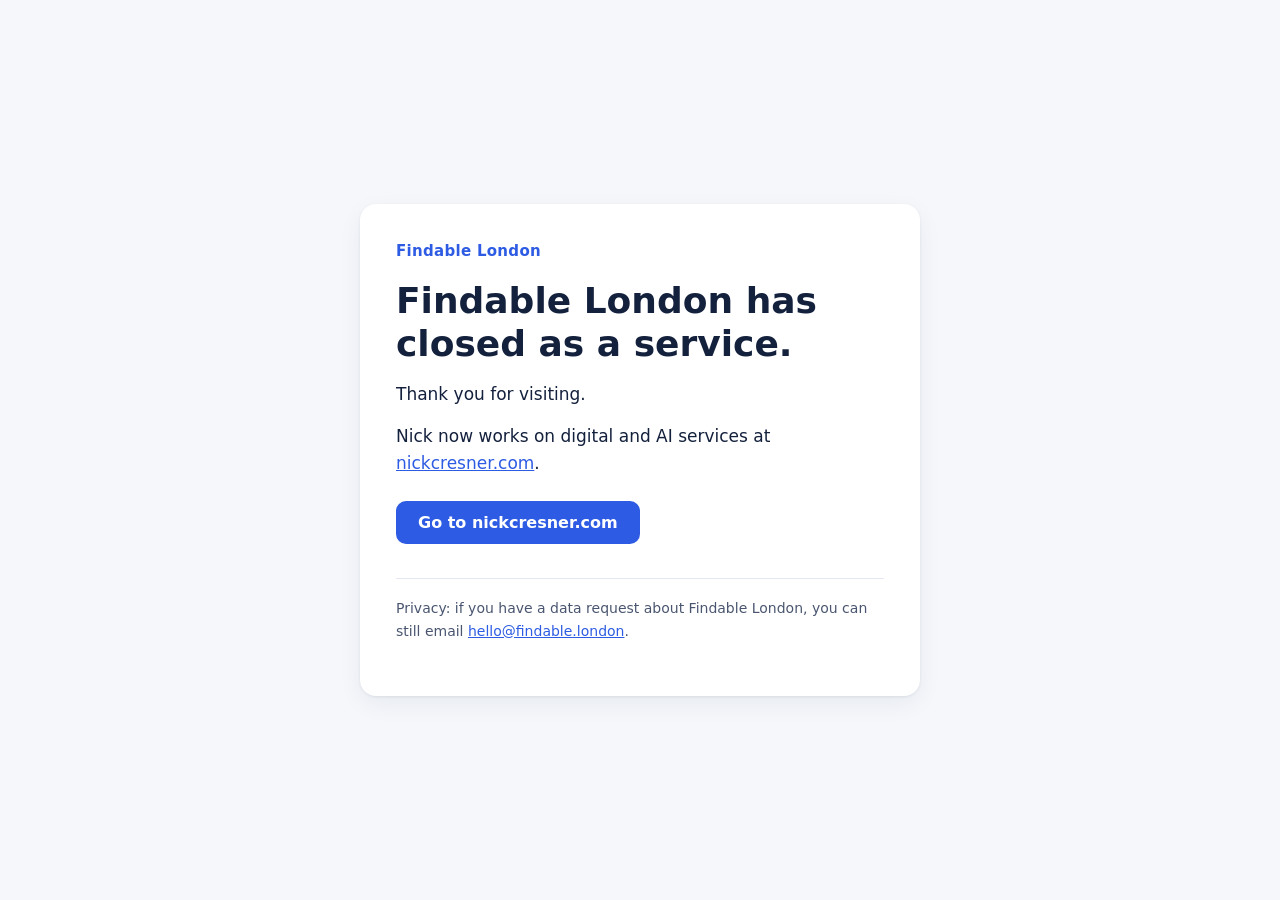
==== commit 1b9ee9fc: "Closure note wording: 'has closed as a service'" ====
--- a/index.html
+++ b/index.html
@@ -3,8 +3,8 @@
 <head>
 <meta charset="utf-8">
 <meta name="viewport" content="width=device-width,initial-scale=1">
-<title>Findable London has closed</title>
-<meta name="description" content="Findable London has closed. Nick now works on digital and AI services at nickcresner.com.">
+<title>Findable London has closed as a service</title>
+<meta name="description" content="Findable London has closed as a service. Nick now works on digital and AI services at nickcresner.com.">
 <link rel="canonical" href="https://findable.london/">
 <link rel="icon" href="/favicon.svg" type="image/svg+xml">
 <style>
@@ -25,7 +25,7 @@
 <body>
 <main>
   <p class="brand">Findable London</p>
-  <h1>Findable London has closed.</h1>
+  <h1>Findable London has closed as a service.</h1>
   <p>Thank you for visiting.</p>
   <p>Nick now works on digital and AI services at <a href="https://nickcresner.com" style="color:#2D5BE3">nickcresner.com</a>.</p>
   <a class="btn" href="https://nickcresner.com">Go to nickcresner.com</a>
